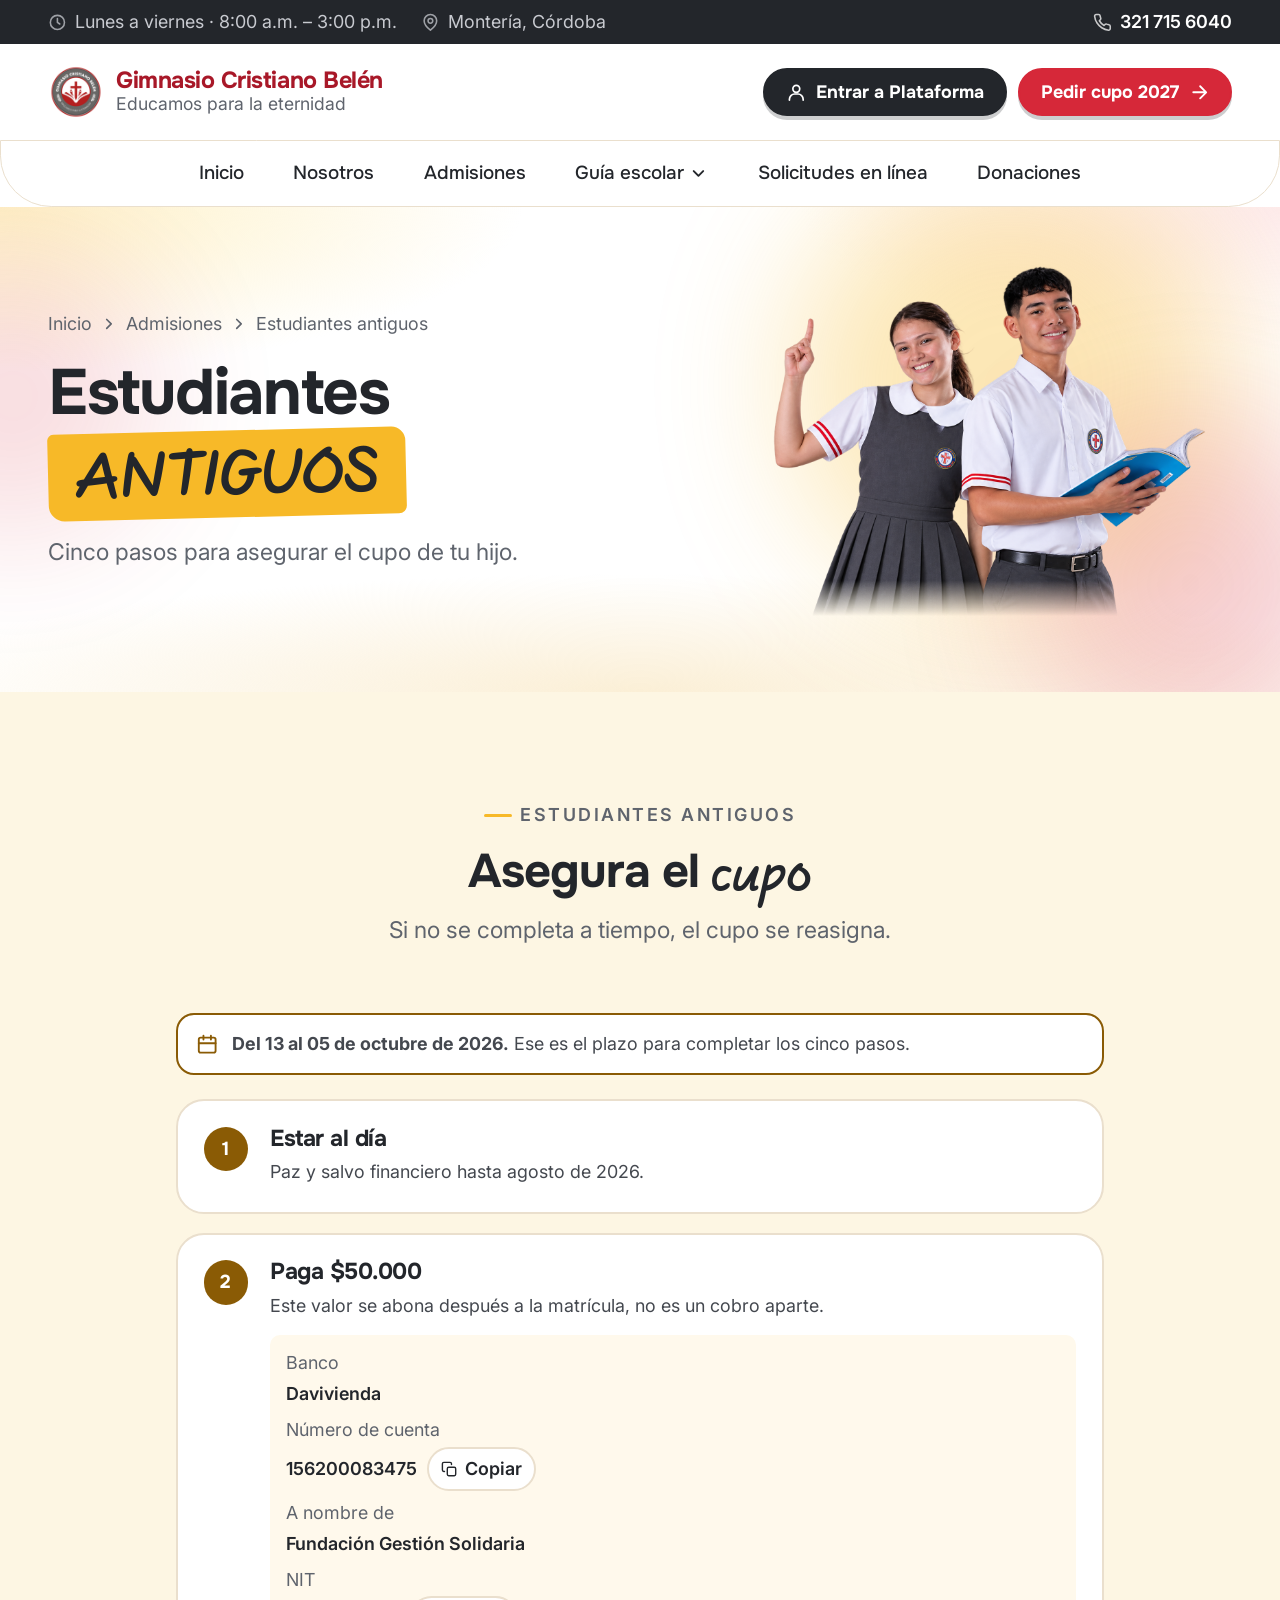
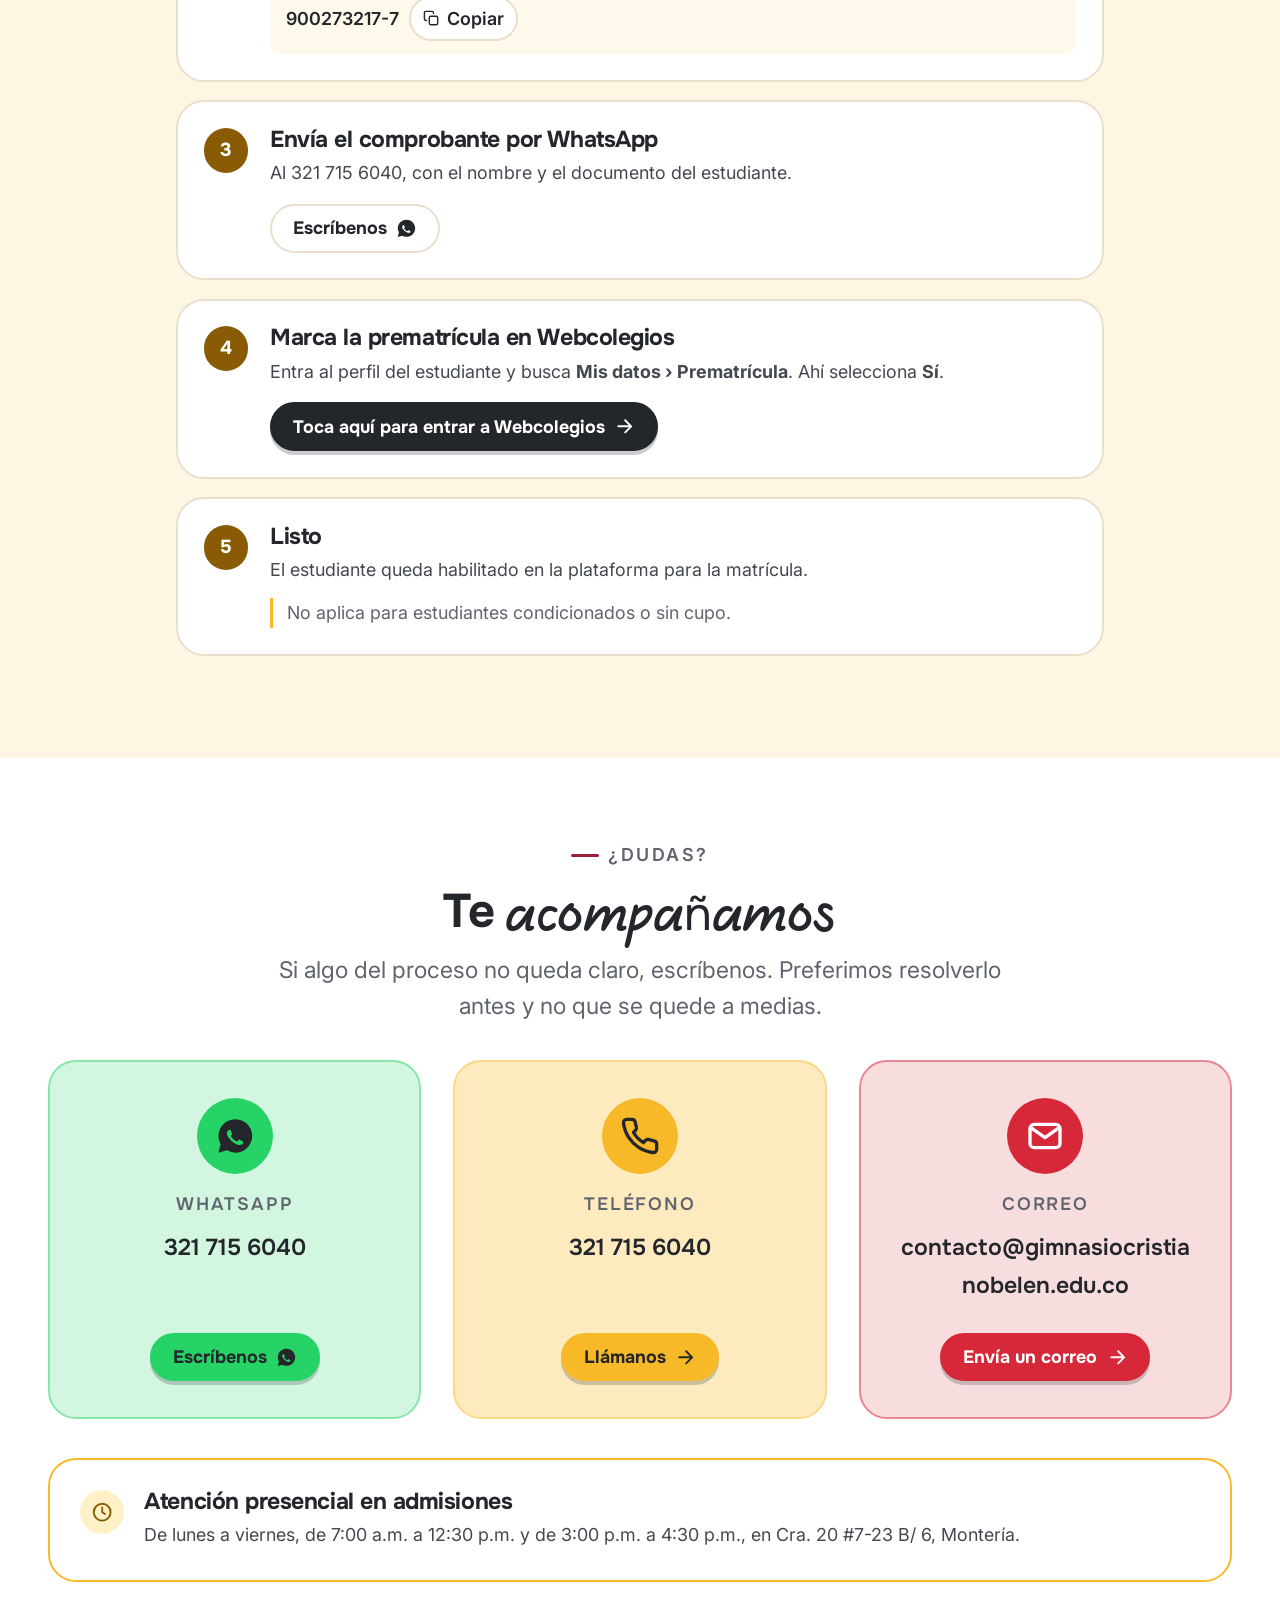
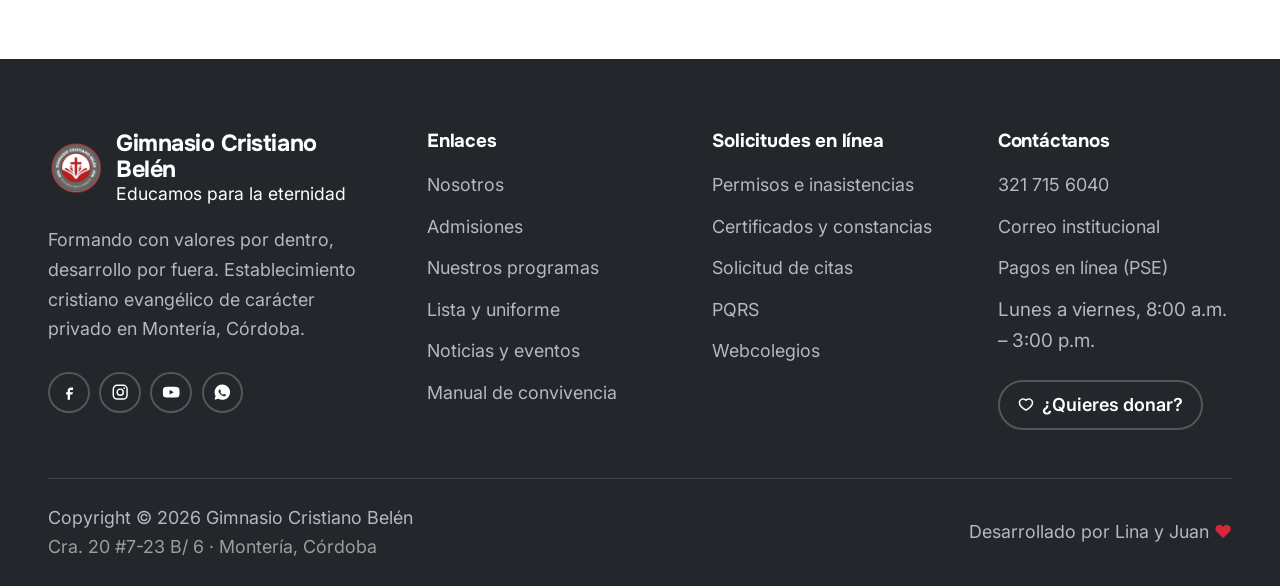
==== admisiones-antiguos.html @ e7e12ea4 "Logo nuevo del colegio en cabecera, pie e icono de pestaña Las páginas apuntan a una copia de 256 px" ====
<!doctype html>
<html lang="es-CO">
<head>
<meta charset="utf-8">
<meta name="viewport" content="width=device-width, initial-scale=1">
<title>Estudiantes antiguos — Admisiones — Gimnasio Cristiano Belén</title>
<meta name="description" content="Preinscripción para estudiantes antiguos del Gimnasio Cristiano Belén: los cinco pasos para asegurar el cupo y el plazo para completarlos.">
<meta name="theme-color" content="#d62839">
<link rel="icon" href="assets/img/logo_colegio_belen-256.png" type="image/png">

<meta property="og:type" content="website">
<meta property="og:locale" content="es_CO">
<meta property="og:title" content="Estudiantes antiguos — Admisiones">
<meta property="og:description" content="Cinco pasos para asegurar el cupo de tu hijo, y hasta cuándo hay plazo.">
<meta property="og:image" content="assets/img/estudiantesecundarios.png">

<link rel="preconnect" href="https://fonts.googleapis.com">
<link rel="preconnect" href="https://fonts.gstatic.com" crossorigin>
<link rel="stylesheet" href="assets/css/fonts.css">
<link rel="stylesheet" href="assets/css/tokens.css">
<link rel="stylesheet" href="assets/css/base.css">
<link rel="stylesheet" href="assets/css/motion.css">
<link rel="stylesheet" href="assets/css/layout.css">
<link rel="stylesheet" href="assets/css/paginas.css">
</head>


<body>
<a class="skip" href="#contenido">Saltar al contenido</a>

<!-- ============================================================
     BARRA SUPERIOR
     ============================================================ -->
<div class="topbar">
  <div class="shell topbar__inner">
    <span class="topbar__item">
      <svg viewBox="0 0 24 24" fill="none" stroke="currentColor" stroke-width="2" stroke-linecap="round" stroke-linejoin="round" aria-hidden="true"><circle cx="12" cy="12" r="9"/><path d="M12 7v5l3 2"/></svg>
      <span class="topbar__hours-long">Lunes a viernes · 8:00 a.m. – 3:00 p.m.</span>
      <span class="topbar__hours-short"><span class="topbar__dias">Lun – Vie · </span>8:00 a.m. – 3:00 p.m.</span>
    </span>
    <!-- TODO: reemplazar por la dirección exacta de la sede -->
    <span class="topbar__item topbar__item--hide">
      <svg viewBox="0 0 24 24" fill="none" stroke="currentColor" stroke-width="2" stroke-linecap="round" stroke-linejoin="round" aria-hidden="true"><path d="M20 10c0 6-8 12-8 12s-8-6-8-12a8 8 0 0 1 16 0Z"/><circle cx="12" cy="10" r="3"/></svg>
      Montería, Córdoba
    </span>
    <a class="topbar__item topbar__phone" href="tel:+573217156040">
      <svg viewBox="0 0 24 24" fill="none" stroke="currentColor" stroke-width="2" stroke-linecap="round" stroke-linejoin="round" aria-hidden="true"><path d="M22 16.9v3a2 2 0 0 1-2.2 2 19.8 19.8 0 0 1-8.6-3.1 19.5 19.5 0 0 1-6-6A19.8 19.8 0 0 1 2.1 4.2 2 2 0 0 1 4.1 2h3a2 2 0 0 1 2 1.7c.1 1 .4 1.9.7 2.8a2 2 0 0 1-.5 2.1L8.1 9.9a16 16 0 0 0 6 6l1.3-1.3a2 2 0 0 1 2.1-.4c.9.3 1.8.6 2.8.7a2 2 0 0 1 1.7 2Z"/></svg>
      321 715 6040
    </a>
  </div>
</div>

<!-- ============================================================
     CABECERA
     Igual que la del index. Solo cambian los destinos: los anclajes
     de la portada llevan ahora el prefijo index.html.
     ============================================================ -->
<header class="masthead">
  <div class="shell masthead__inner">
    <a class="brand" href="index.html">
      <img src="assets/img/logo_colegio_belen-256.png" alt="" width="56" height="56">
      <span>
        <span class="brand__name">Gimnasio Cristiano Belén</span>
        <span class="brand__tag">Educamos para la eternidad</span>
      </span>
    </a>

    <div class="masthead__actions">
      <a class="btn btn--ink btn--sm btn--plataforma" href="https://www.servidor2.webcolegios.com/cristianobelen" target="_blank" rel="noopener">
        <svg viewBox="0 0 24 24" fill="none" stroke="currentColor" stroke-width="2" stroke-linecap="round" stroke-linejoin="round" aria-hidden="true"><circle cx="12" cy="8" r="4"/><path d="M4 21v-1a6 6 0 0 1 6-6h4a6 6 0 0 1 6 6v1"/></svg>
        Entrar a Plataforma
      </a>
      <a class="btn btn--sm" href="index.html#admisiones">
        Pedir cupo 2027
        <svg class="arrow" viewBox="0 0 24 24" fill="none" stroke="currentColor" stroke-width="2.2" stroke-linecap="round" stroke-linejoin="round" aria-hidden="true"><path d="M5 12h14M13 5l7 7-7 7"/></svg>
      </a>
      <button class="burger" type="button" aria-expanded="false" aria-controls="menu-movil" aria-label="Abrir el menú">
        <span></span><span></span><span></span>
      </button>
    </div>
  </div>

  <nav class="shell navbar" aria-label="Principal">
    <div class="navwrap">
      <ul class="menu">
        <li class="menu__item"><a class="menu__link" href="index.html">Inicio</a></li>
        <!-- Página actual: se marca a mano. initScrollSpy() solo observa
             enlaces que empiezan por "#", así que no lo sobrescribe. -->
        <li class="menu__item"><a class="menu__link" href="nosotros.html">Nosotros</a></li>
        <li class="menu__item"><a class="menu__link" href="admisiones.html">Admisiones</a></li>
        <li class="menu__item menu__item--has-menu">
          <button class="menu__link" type="button" aria-expanded="false">
            Guía escolar
            <svg class="caret" viewBox="0 0 24 24" fill="none" stroke="currentColor" stroke-width="2.4" stroke-linecap="round" stroke-linejoin="round" aria-hidden="true"><path d="m6 9 6 6 6-6"/></svg>
          </button>
          <div class="dropdown">
            <a href="lista-uniforme.html">Lista y uniforme</a>
            <a href="calendario-academico.html">Calendario académico</a>
            <a href="noticias-eventos.html">Noticias y eventos</a>
            <a href="assets/docs/manual-convivencia-2026.pdf" target="_blank" rel="noopener">Manual de convivencia</a>
            <hr>
            <p class="dropdown__head">Para las familias</p>
            <a href="https://www.servidor2.webcolegios.com/cristianobelen" target="_blank" rel="noopener">Webcolegios</a>
            <a href="https://www.psepagos.co/PSEHostingUI/ShowTicketOffice.aspx?ID=7633" target="_blank" rel="noopener">Pagos en línea (PSE)</a>
          </div>
        </li>
        <li class="menu__item"><a class="menu__link" href="solicitudes.html">Solicitudes en línea</a></li>
        <li class="menu__item"><a class="menu__link" href="donaciones.html">Donaciones</a></li>
      </ul>
    </div>
  </nav>
</header>

<div class="mobile-menu" id="menu-movil">
  <a href="index.html">Inicio</a>
  <a href="nosotros.html">Nosotros</a>
  <a href="admisiones.html">Admisiones</a>
  <details>
    <summary>Guía escolar</summary>
    <div class="mobile-menu__sub">
      <a href="lista-uniforme.html">Lista y uniforme</a>
      <a href="calendario-academico.html">Calendario académico</a>
      <a href="noticias-eventos.html">Noticias y eventos</a>
      <a href="assets/docs/manual-convivencia-2026.pdf" target="_blank" rel="noopener">Manual de convivencia</a>
      <a href="https://www.psepagos.co/PSEHostingUI/ShowTicketOffice.aspx?ID=7633" target="_blank" rel="noopener">Pagos en línea (PSE)</a>
    </div>
  </details>
  <a href="solicitudes.html">Solicitudes en línea</a>
  <a href="donaciones.html">Donaciones</a>
  <div class="mobile-menu__foot">
    <a class="btn btn--block btn--latido" href="admisiones.html">Toca aquí para pedir un cupo</a>
    <a class="btn btn--ink btn--block" href="https://www.servidor2.webcolegios.com/cristianobelen" target="_blank" rel="noopener">Toca aquí para entrar a la Plataforma</a>
  </div>
</div>

<main id="contenido">

<!-- ============================================================
     CABECERA DE PÁGINA
     ============================================================ -->
<section class="pagehead">
  <span class="pagehead__blob pagehead__blob--1" aria-hidden="true"></span>
  <span class="pagehead__blob pagehead__blob--2" aria-hidden="true"></span>
  <span class="pagehead__blob pagehead__blob--3" aria-hidden="true"></span>

  <div class="shell pagehead__inner">
    <div class="pagehead__body">
      <nav class="crumbs reveal" aria-label="Migas de pan">
        <a href="index.html">Inicio</a>
        <svg viewBox="0 0 24 24" fill="none" stroke="currentColor" stroke-width="2.2" stroke-linecap="round" stroke-linejoin="round" aria-hidden="true"><path d="m9 6 6 6-6 6"/></svg>
        <a href="admisiones.html">Admisiones</a>
        <svg viewBox="0 0 24 24" fill="none" stroke="currentColor" stroke-width="2.2" stroke-linecap="round" stroke-linejoin="round" aria-hidden="true"><path d="m9 6 6 6-6 6"/></svg>
        <span>Estudiantes antiguos</span>
      </nav>

      <h1 class="pagehead__title reveal" style="--i:1">
        Estudiantes <span class="mark mark--mostaza">ANTIGUOS</span>
      </h1>

      <p class="lede reveal" style="--i:2">
        Cinco pasos para asegurar el cupo de tu hijo.
      </p>
    </div>

    <div class="pagehead__media reveal-img" style="--i:2">
      <img src="assets/img/estudiantesecundarios.png" alt="Estudiantes de secundaria del Gimnasio Cristiano Belén" width="1536" height="1024" fetchpriority="high" decoding="async">
    </div>
  </div>
</section>

<!-- ============================================================
     ESTUDIANTES ANTIGUOS

     REVISAR — el plazo que se publica arriba, «del 13 al 05 de octubre
     de 2026», es el que dio el colegio, pero no cuadra: el 13 es
     posterior al 05. Lo más probable es del 13 de septiembre al 5 de
     octubre. Hay que confirmarlo y corregir el aviso .plazo.
     ============================================================ -->
<section class="section section--amarillo" id="antiguos">
  <div class="shell">
    <div class="section__head reveal">
      <p class="eyebrow eyebrow--mostaza">Estudiantes antiguos</p>
      <h2>Asegura el <span class="hand">cupo</span></h2>
      <p class="lede">
        Si no se completa a tiempo, el cupo se reasigna.
      </p>
    </div>

    <p class="plazo reveal">
      <svg viewBox="0 0 24 24" fill="none" stroke="currentColor" stroke-width="2" stroke-linecap="round" stroke-linejoin="round" aria-hidden="true"><rect x="3" y="5" width="18" height="16" rx="2"/><path d="M8 3v4M16 3v4M3 11h18"/></svg>
      <span><strong>Del 13 al 05 de octubre de 2026.</strong> Ese es el plazo para completar los cinco pasos.</span>
    </p>

    <ol class="ruta ruta--mostaza reveal">
      <li class="ruta__paso">
        <span class="ruta__num" aria-hidden="true"></span>
        <div class="ruta__cuerpo">
          <h3>Estar al día</h3>
          <p>Paz y salvo financiero hasta agosto de 2026.</p>
        </div>
      </li>

      <li class="ruta__paso">
        <span class="ruta__num" aria-hidden="true"></span>
        <div class="ruta__cuerpo">
          <h3>Paga $50.000</h3>
          <p>Este valor se abona después a la matrícula, no es un cobro aparte.</p>
          <dl class="dato">
            <div><dt>Banco</dt><dd>Davivienda</dd></div>
            <div>
              <dt>Número de cuenta</dt>
              <dd class="dato__valor">156200083475
                <button class="copiar" type="button" data-copiar="156200083475">
                  <svg viewBox="0 0 24 24" fill="none" stroke="currentColor" stroke-width="2" stroke-linecap="round" stroke-linejoin="round" aria-hidden="true"><rect x="9" y="9" width="12" height="12" rx="2"/><path d="M5 15H4a2 2 0 0 1-2-2V4a2 2 0 0 1 2-2h9a2 2 0 0 1 2 2v1"/></svg>
                  <span class="copiar__texto" aria-live="polite">Copiar</span>
                  <span class="sr-only">&nbsp;el número de cuenta</span>
                </button>
              </dd>
            </div>
            <div><dt>A nombre de</dt><dd>Fundación Gestión Solidaria</dd></div>
            <div>
              <dt>NIT</dt>
              <dd class="dato__valor">900273217-7
                <button class="copiar" type="button" data-copiar="900273217-7">
                  <svg viewBox="0 0 24 24" fill="none" stroke="currentColor" stroke-width="2" stroke-linecap="round" stroke-linejoin="round" aria-hidden="true"><rect x="9" y="9" width="12" height="12" rx="2"/><path d="M5 15H4a2 2 0 0 1-2-2V4a2 2 0 0 1 2-2h9a2 2 0 0 1 2 2v1"/></svg>
                  <span class="copiar__texto" aria-live="polite">Copiar</span>
                  <span class="sr-only">&nbsp;el NIT</span>
                </button>
              </dd>
            </div>
          </dl>
        </div>
      </li>

      <li class="ruta__paso">
        <span class="ruta__num" aria-hidden="true"></span>
        <div class="ruta__cuerpo">
          <h3>Envía el comprobante por WhatsApp</h3>
          <p>Al 321 715 6040, con el nombre y el documento del estudiante.</p>
          <p class="ruta__acciones">
            <a class="btn btn--claro btn--sm" href="https://wa.me/message/7YWCVETQ3TKVC1" target="_blank" rel="noopener">
              Escríbenos
              <svg viewBox="0 0 24 24" fill="currentColor" aria-hidden="true"><path d="M12 2a10 10 0 0 0-8.6 15L2 22l5.2-1.4A10 10 0 1 0 12 2Zm5.3 14.1c-.2.6-1.3 1.2-1.8 1.2-.5.1-1 .1-1.7-.1-.4-.1-.9-.3-1.5-.6a11.3 11.3 0 0 1-4.4-4c-.3-.5-.7-1.2-.7-2.2s.5-1.5.7-1.7c.2-.2.4-.3.6-.3h.5c.2 0 .4 0 .5.4l.7 1.7c.1.1.1.3 0 .5l-.3.4-.3.3c-.1.1-.2.3 0 .5.2.3.7 1.1 1.4 1.8.9.8 1.7 1 2 1.2.2.1.4.1.5-.1l.7-.8c.2-.2.3-.2.5-.1l1.6.8c.2.1.4.2.4.3.1.2.1.6 0 1Z"/></svg>
            </a>
          </p>
        </div>
      </li>

      <li class="ruta__paso">
        <span class="ruta__num" aria-hidden="true"></span>
        <div class="ruta__cuerpo">
          <h3>Marca la prematrícula en Webcolegios</h3>
          <p>
            Entra al perfil del estudiante y busca
            <strong>Mis datos › Prematrícula</strong>. Ahí selecciona <strong>Sí</strong>.
          </p>
          <p class="ruta__acciones">
            <a class="btn btn--ink btn--sm" href="https://www.servidor2.webcolegios.com/cristianobelen" target="_blank" rel="noopener">
              Toca aquí para entrar a Webcolegios
              <svg class="arrow" viewBox="0 0 24 24" fill="none" stroke="currentColor" stroke-width="2.2" stroke-linecap="round" stroke-linejoin="round" aria-hidden="true"><path d="M5 12h14M13 5l7 7-7 7"/></svg>
            </a>
          </p>
        </div>
      </li>

      <li class="ruta__paso">
        <span class="ruta__num" aria-hidden="true"></span>
        <div class="ruta__cuerpo">
          <h3>Listo</h3>
          <p>El estudiante queda habilitado en la plataforma para la matrícula.</p>
          <p class="ruta__aviso">No aplica para estudiantes condicionados o sin cupo.</p>
        </div>
      </li>
    </ol>
  </div>
</section>

<!-- ============================================================
     DUDAS

     REVISAR — el horario presencial de la circular de admisiones
     (7:00 a.m.–12:30 p.m. y 3:00–4:30 p.m., Circular N.º 06 de 2026) no coincide con el que
     publica el resto del sitio (8:00 a.m.–3:00 p.m., en la barra
     superior y en el pie). Hay que unificarlos.
     ============================================================ -->
<section class="section section--tight" id="dudas">
  <div class="shell">
    <div class="section__head section__head--tight reveal">
      <p class="eyebrow eyebrow--turquesa">¿Dudas?</p>
      <h2>Te <span class="hand">acompañamos</span></h2>
      <p class="lede">
        Si algo del proceso no queda claro, escríbenos. Preferimos resolverlo
        antes y no que se quede a medias.
      </p>
    </div>

    <div class="channels reveal">
      <article class="channel channel--verde">
        <span class="channel__icon" aria-hidden="true"><svg viewBox="0 0 24 24" fill="currentColor"><path d="M12 2a10 10 0 0 0-8.6 15L2 22l5.2-1.4A10 10 0 1 0 12 2Zm5.3 14.1c-.2.6-1.3 1.2-1.8 1.2-.5.1-1 .1-1.7-.1-.4-.1-.9-.3-1.5-.6a11.3 11.3 0 0 1-4.4-4c-.3-.5-.7-1.2-.7-2.2s.5-1.5.7-1.7c.2-.2.4-.3.6-.3h.5c.2 0 .4 0 .5.4l.7 1.7c.1.1.1.3 0 .5l-.3.4-.3.3c-.1.1-.2.3 0 .5.2.3.7 1.1 1.4 1.8.9.8 1.7 1 2 1.2.2.1.4.1.5-.1l.7-.8c.2-.2.3-.2.5-.1l1.6.8c.2.1.4.2.4.3.1.2.1.6 0 1Z"/></svg></span>
        <span class="channel__label">WhatsApp</span>
        <span class="channel__value">321 715 6040</span>
        <a class="btn btn--claro btn--sm" href="https://wa.me/message/7YWCVETQ3TKVC1" target="_blank" rel="noopener">
          Escríbenos
          <svg viewBox="0 0 24 24" fill="currentColor" aria-hidden="true"><path d="M12 2a10 10 0 0 0-8.6 15L2 22l5.2-1.4A10 10 0 1 0 12 2Zm5.3 14.1c-.2.6-1.3 1.2-1.8 1.2-.5.1-1 .1-1.7-.1-.4-.1-.9-.3-1.5-.6a11.3 11.3 0 0 1-4.4-4c-.3-.5-.7-1.2-.7-2.2s.5-1.5.7-1.7c.2-.2.4-.3.6-.3h.5c.2 0 .4 0 .5.4l.7 1.7c.1.1.1.3 0 .5l-.3.4-.3.3c-.1.1-.2.3 0 .5.2.3.7 1.1 1.4 1.8.9.8 1.7 1 2 1.2.2.1.4.1.5-.1l.7-.8c.2-.2.3-.2.5-.1l1.6.8c.2.1.4.2.4.3.1.2.1.6 0 1Z"/></svg>
        </a>
      </article>

      <article class="channel channel--rojo" style="--i:1">
        <span class="channel__icon" aria-hidden="true"><svg viewBox="0 0 24 24" fill="none" stroke="currentColor" stroke-width="2" stroke-linecap="round" stroke-linejoin="round"><path d="M22 16.9v3a2 2 0 0 1-2.2 2 19.8 19.8 0 0 1-8.6-3.1 19.5 19.5 0 0 1-6-6A19.8 19.8 0 0 1 2.1 4.2 2 2 0 0 1 4.1 2h3a2 2 0 0 1 2 1.7c.1 1 .4 1.9.7 2.8a2 2 0 0 1-.5 2.1L8.1 9.9a16 16 0 0 0 6 6l1.3-1.3a2 2 0 0 1 2.1-.4c.9.3 1.8.6 2.8.7a2 2 0 0 1 1.7 2Z"/></svg></span>
        <span class="channel__label">Teléfono</span>
        <span class="channel__value">321 715 6040</span>
        <a class="btn btn--claro btn--sm" href="tel:+573217156040">
          Llámanos
          <svg class="arrow" viewBox="0 0 24 24" fill="none" stroke="currentColor" stroke-width="2.2" stroke-linecap="round" stroke-linejoin="round" aria-hidden="true"><path d="M5 12h14M13 5l7 7-7 7"/></svg>
        </a>
      </article>

      <article class="channel channel--turquesa" style="--i:2">
        <span class="channel__icon" aria-hidden="true"><svg viewBox="0 0 24 24" fill="none" stroke="currentColor" stroke-width="2" stroke-linecap="round" stroke-linejoin="round"><rect x="3" y="5" width="18" height="14" rx="2.5"/><path d="m3.5 7 8.5 6 8.5-6"/></svg></span>
        <span class="channel__label">Correo</span>
        <span class="channel__value">contacto@gimnasiocristianobelen.edu.co</span>
        <a class="btn btn--claro btn--sm" href="mailto:contacto@gimnasiocristianobelen.edu.co">
          Envía un correo
          <svg class="arrow" viewBox="0 0 24 24" fill="none" stroke="currentColor" stroke-width="2.2" stroke-linecap="round" stroke-linejoin="round" aria-hidden="true"><path d="M5 12h14M13 5l7 7-7 7"/></svg>
        </a>
      </article>
    </div>

    <div class="callout callout--amarillo reveal">
      <span class="callout__icon" aria-hidden="true">
        <svg viewBox="0 0 24 24" fill="none" stroke="currentColor" stroke-width="2" stroke-linecap="round" stroke-linejoin="round"><circle cx="12" cy="12" r="9"/><path d="M12 7v5l3 2"/></svg>
      </span>
      <div>
        <h3>Atención presencial en admisiones</h3>
        <p>
          De lunes a viernes, de 7:00 a.m. a 12:30 p.m. y de 3:00 p.m. a
          4:30 p.m., en Cra. 20 #7-23 B/ 6, Montería.
        </p>
      </div>
    </div>
  </div>
</section>

</main>




<!-- ============================================================
     PIE
     ============================================================ -->
<footer class="footer">
  <div class="shell">
    <div class="footer__top">
      <div>
        <div class="brand">
          <img src="assets/img/logo_colegio_belen-256.png" alt="" width="56" height="56">
          <span>
            <span class="brand__name">Gimnasio Cristiano Belén</span>
            <span class="brand__tag">Educamos para la eternidad</span>
          </span>
        </div>
        <p class="footer__about">
          Formando con valores por dentro, desarrollo por fuera. Establecimiento
          cristiano evangélico de carácter privado en Montería, Córdoba.
        </p>
        <!-- TODO: reemplazar # por las URLs reales de las redes del colegio -->
        <div class="socials">
          <a href="#" aria-label="Facebook"><svg viewBox="0 0 24 24" fill="currentColor" aria-hidden="true"><path d="M14 9h3V6h-3c-2.2 0-4 1.8-4 4v2H8v3h2v7h3v-7h3l1-3h-4v-2c0-.6.4-1 1-1Z"/></svg></a>
          <a href="https://www.instagram.com/" target="_blank" rel="noopener" aria-label="Instagram"><svg viewBox="0 0 24 24" fill="none" stroke="currentColor" stroke-width="1.9" aria-hidden="true"><rect x="3" y="3" width="18" height="18" rx="5"/><circle cx="12" cy="12" r="4"/><circle cx="17.2" cy="6.8" r="1.1" fill="currentColor" stroke="none"/></svg></a>
          <a href="#" aria-label="YouTube"><svg viewBox="0 0 24 24" fill="currentColor" aria-hidden="true"><path d="M22.5 7.5a3 3 0 0 0-2.1-2.1C18.6 5 12 5 12 5s-6.6 0-8.4.4A3 3 0 0 0 1.5 7.5 31 31 0 0 0 1.1 12c0 1.5.1 3 .4 4.5a3 3 0 0 0 2.1 2.1C5.4 19 12 19 12 19s6.6 0 8.4-.4a3 3 0 0 0 2.1-2.1c.3-1.5.4-3 .4-4.5s-.1-3-.4-4.5ZM9.9 15.1V8.9l5.4 3.1-5.4 3.1Z"/></svg></a>
          <a href="https://wa.me/message/7YWCVETQ3TKVC1" target="_blank" rel="noopener" aria-label="WhatsApp"><svg viewBox="0 0 24 24" fill="currentColor" aria-hidden="true"><path d="M12 2a10 10 0 0 0-8.6 15L2 22l5.2-1.4A10 10 0 1 0 12 2Zm5.3 14.1c-.2.6-1.3 1.2-1.8 1.2-.5.1-1 .1-1.7-.1-.4-.1-.9-.3-1.5-.6a11.3 11.3 0 0 1-4.4-4c-.3-.5-.7-1.2-.7-2.2s.5-1.5.7-1.7c.2-.2.4-.3.6-.3h.5c.2 0 .4 0 .5.4l.7 1.7c.1.1.1.3 0 .5l-.3.4-.3.3c-.1.1-.2.3 0 .5.2.3.7 1.1 1.4 1.8.9.8 1.7 1 2 1.2.2.1.4.1.5-.1l.7-.8c.2-.2.3-.2.5-.1l1.6.8c.2.1.4.2.4.3.1.2.1.6 0 1Z"/></svg></a>
        </div>
      </div>

      <div>
        <h4>Enlaces</h4>
        <ul class="footer__links">
          <li><a href="nosotros.html">Nosotros</a></li>
          <li><a href="admisiones.html">Admisiones</a></li>
          <li><a href="index.html#programas">Nuestros programas</a></li>
          <li><a href="lista-uniforme.html">Lista y uniforme</a></li>
          <li><a href="noticias-eventos.html">Noticias y eventos</a></li>
          <li><a href="assets/docs/manual-convivencia-2026.pdf" target="_blank" rel="noopener">Manual de convivencia</a></li>
        </ul>
      </div>

      <div id="solicitudes">
        <h4><a href="solicitudes.html">Solicitudes en línea</a></h4>
        <ul class="footer__links">
          <!-- REVISAR: el colegio solo tiene URL pública para la solicitud de
               citas; los demás trámites se canalizan por WhatsApp y correo. -->
          <li><a href="https://wa.me/message/7YWCVETQ3TKVC1" target="_blank" rel="noopener">Permisos e inasistencias</a></li>
          <li><a href="https://wa.me/message/7YWCVETQ3TKVC1" target="_blank" rel="noopener">Certificados y constancias</a></li>
          <li><a href="https://docs.google.com/forms/d/e/1FAIpQLSfktVcPh3qPJSOV4INPRyshr9utwn-ykQxyAY7E8_elnt7wIQ/viewform" target="_blank" rel="noopener">Solicitud de citas</a></li>
          <li><a href="https://wa.me/message/7YWCVETQ3TKVC1" target="_blank" rel="noopener">PQRS</a></li>
          <li><a href="https://www.servidor2.webcolegios.com/cristianobelen" target="_blank" rel="noopener">Webcolegios</a></li>
        </ul>
      </div>

      <div id="donaciones">
        <h4>Contáctanos</h4>
        <ul class="footer__links">
          <li><a href="tel:+573217156040">321 715 6040</a></li>
          <li><a href="mailto:contacto@gimnasiocristianobelen.edu.co">Correo institucional</a></li>
          <li><a href="https://www.psepagos.co/PSEHostingUI/ShowTicketOffice.aspx?ID=7633" target="_blank" rel="noopener">Pagos en línea (PSE)</a></li>
          <li>Lunes a viernes, 8:00 a.m. – 3:00 p.m.</li>
        </ul>
        <div class="footer__pills">
          <a class="footer__pill" href="donaciones.html">
            <svg viewBox="0 0 24 24" fill="none" stroke="currentColor" stroke-width="2" stroke-linecap="round" stroke-linejoin="round" aria-hidden="true"><path d="M20.8 8.6a5 5 0 0 0-8.8-2.9 5 5 0 0 0-8.8 2.9c0 5.2 8.8 10.4 8.8 10.4s8.8-5.2 8.8-10.4Z"/></svg>
            ¿Quieres donar?
          </a>
        </div>
      </div>
    </div>

    <div class="footer__bottom">
      <p>
        Copyright © <span data-year>2026</span> Gimnasio Cristiano Belén<br>
        <span class="footer__sede">Cra. 20 #7-23 B/ 6 · Montería, Córdoba</span>
      </p>
      <p>Desarrollado por Lina y Juan <span class="heart" aria-hidden="true">♥</span></p>
    </div>
  </div>
</footer>

<a class="wa-fab" href="https://wa.me/message/7YWCVETQ3TKVC1" target="_blank" rel="noopener">
  <svg viewBox="0 0 24 24" fill="currentColor" aria-hidden="true"><path d="M12 2a10 10 0 0 0-8.6 15L2 22l5.2-1.4A10 10 0 1 0 12 2Zm5.3 14.1c-.2.6-1.3 1.2-1.8 1.2-.5.1-1 .1-1.7-.1-.4-.1-.9-.3-1.5-.6a11.3 11.3 0 0 1-4.4-4c-.3-.5-.7-1.2-.7-2.2s.5-1.5.7-1.7c.2-.2.4-.3.6-.3h.5c.2 0 .4 0 .5.4l.7 1.7c.1.1.1.3 0 .5l-.3.4-.3.3c-.1.1-.2.3 0 .5.2.3.7 1.1 1.4 1.8.9.8 1.7 1 2 1.2.2.1.4.1.5-.1l.7-.8c.2-.2.3-.2.5-.1l1.6.8c.2.1.4.2.4.3.1.2.1.6 0 1Z"/></svg>
  <span class="wa-fab__texto">Escríbenos<span class="sr-only"> por WhatsApp</span></span>
</a>
<script src="assets/js/motion.js" defer></script>
<script src="assets/js/main.js" defer></script>
</body>
</html>
---- assets/css/fonts.css ----
/* ============================================================
   fonts.css — tipografía del rediseño

   Onest        → titulares
   Gveret Levin → palabra clave rotulada dentro de los titulares
   Inter        → texto corrido e interfaz

   Se cargan desde Google Fonts. Para dejar el sitio sin peticiones
   externas, descarga los woff2 y sustituye este @import por reglas
   @font-face locales.
   ============================================================ */

@import url('https://fonts.googleapis.com/css2?family=Gveret+Levin&family=Inter:ital,opsz,wght@0,14..32,100..900;1,14..32,100..900&family=Onest:wght@100..900&display=swap');
---- assets/css/tokens.css ----
/* ============================================================
   Gimnasio Cristiano Belén — Design tokens
   Paleta institucional: rojo · blanco · mostaza, y sus gamas.
     rojo #d62839 · mostaza #f7b928
   Del rojo salen el vino y el coral; del mostaza, el naranja teja
   y el amarillo claro. Esas cuatro gamas sostienen las tarjetas y
   los bloques que antes iban en turquesa, verde, azul o morado.
   El amarillo suave (#fdf6e3) es solo fondo de sección.
   El gris queda para el texto; los fondos neutros son crema.
   ============================================================ */

:root {
  /* --- Marca --------------------------------------------- */
  /* Solo hay dos colores de marca: el rojo manda y el mostaza
     acompaña. Todo lo demás de la página sale de esos dos. */
  --rojo: #d62839;
  --mostaza: #f7b928;
  /* El mostaza un punto más oscuro, para los hover de sus botones. */
  --mostaza-hover: #e5a511;

  /* El verde de WhatsApp. No es color de marca: solo lo llevan los
     botones que abren el chat, para que se reconozcan de un vistazo. */
  --whatsapp: #25d366;
  --whatsapp-hover: #1ebe5a;

  /* Los nombres turquesa / verde / azul / morado se conservan porque
     los usan decenas de clases (.value--turquesa, .grado--verde,
     .section--azul…). Ya no son esos colores: son las cuatro gamas
     de rojo y de amarillo que rotan por la página. Renombrarlos
     obligaría a tocar los diez HTML sin cambiar nada de lo que se ve.
     Turquesa y azul llevan texto blanco encima, así que son oscuros. */
  --turquesa: #9c1f36;   /* vino, el acento secundario principal */
  --verde: #ffd65c;      /* amarillo claro, lleva texto oscuro encima */
  --azul: #c2410c;       /* naranja teja */
  --morado: #f0826c;     /* coral, solo en bordes */

  /* Derivados oscurecidos: los colores puros no alcanzan
     4.5:1 sobre blanco, así que el texto y los enlaces usan estos. */
  --rojo-ink: #a81828;
  --mostaza-ink: #8a5b05;
  --turquesa-ink: #7d172b;
  --verde-ink: #7a5a00;
  --azul-ink: #9a3412;
  --morado-ink: #a4391f;

  /* Tintes claros para fondos de sección, tarjetas y chips: cada uno
     va hacia su color. */
  --rojo-tint: #fdebed;
  /* Aún más suave que --rojo-tint: es el fondo de los hover del menú,
     que se encienden y apagan constantemente al recorrerlo con el ratón
     y no deben parpadear. */
  --rojo-tint-suave: #fef6f7;
  --mostaza-tint: #fef1c7;
  --turquesa-tint: #fbe8ec;
  --verde-tint: #fff8dc;
  --azul-tint: #fff0e3;
  --morado-tint: #fdece7;

  /* Amarillo suave: el fondo de sección más claro de la paleta. No es
     un color de marca, no se usa en texto ni en botones. */
  --amarillo-suave: #fdf6e3;

  /* --- Neutros ------------------------------------------- */
  /* El texto sigue en gris oscuro, que es lo que mejor se lee. Los
     fondos y las líneas, en cambio, son crema: tiran al amarillo. */
  --ink: #23262b;            /* titulares */
  --body: #44484f;           /* cuerpo de texto */
  --muted: #5f646d;          /* gris medio, 6:1 sobre blanco */
  --grey: #8c9199;           /* gris claro, usos decorativos */
  --gris-suave: #fbefd6;     /* fondo de las pistas de uso */
  --surface: #ffffff;
  --surface-2: #fff9ec;      /* crema pálido, secciones alternas */
  --line: #eadfcd;
  --line-soft: #f5eee2;

  /* --- Tipografía ---------------------------------------- */
  /* Onest sostiene los titulares; Gveret Levin marca la palabra
     clave de cada título (el rotulado a mano del boceto);
     Inter queda para texto corrido e interfaz. */
  --font: "Inter", ui-sans-serif, system-ui, -apple-system, "Segoe UI", Roboto,
    "Helvetica Neue", Arial, sans-serif;
  --font-display: "Onest", ui-sans-serif, system-ui, -apple-system, "Segoe UI",
    Roboto, sans-serif;
  --font-hand: "Gveret Levin", "Onest", cursive;

  /* Piso tipográfico: ningún texto baja de 17px. La página la usan
     personas mayores y con poca práctica en internet. */
  --step--1: clamp(1.05rem, 1rem + 0.15vw, 1.12rem);
  --step-0:  clamp(1.08rem, 1.02rem + 0.25vw, 1.18rem);
  --step-1:  clamp(1.22rem, 1.12rem + 0.4vw, 1.45rem);
  --step-2:  clamp(1.5rem, 1.3rem + 0.85vw, 2.05rem);
  --step-3:  clamp(1.95rem, 1.58rem + 1.75vw, 2.95rem);
  --step-4:  clamp(2.45rem, 1.82rem + 2.95vw, 4rem);
  --step-5:  clamp(2.95rem, 2rem + 4.4vw, 5.2rem);

  /* --- Espacio ------------------------------------------- */
  --shell: 1400px;
  --gutter: clamp(1.15rem, 4.5vw, 3rem);
  --section-y: clamp(4rem, 8vw, 7.5rem);

  /* Alto mínimo de todo lo que se toca: 56px, el tamaño de dedo
     que recomienda WCAG para objetivos táctiles cómodos. */
  --tap: 3.5rem;

  /* --- Forma --------------------------------------------- */
  /* A diferencia del sitio anterior, aquí el redondeo es parte del
     tono: tarjetas y botones muy suaves, acordes al público joven. */
  --r-sm: 10px;
  --r-md: 18px;
  --r-lg: 28px;
  --r-xl: 36px;
  --r-full: 999px;
  /* Curva de las esquinas inferiores de la barra de navegación. */
  --r-nav: clamp(28px, 4vw, 56px);

  --shadow-sm: 0 2px 10px -4px rgb(30 32 36 / 0.18);
  --shadow-md: 0 14px 34px -22px rgb(30 32 36 / 0.45);
  --shadow-lg: 0 30px 70px -40px rgb(30 32 36 / 0.5);
  /* Sombra sólida de color: da a los botones aspecto de tecla. */
  --shadow-btn: 0 4px 0 rgb(30 32 36 / 0.22);

  /* --- Movimiento ---------------------------------------- */
  --ease: cubic-bezier(0.22, 1, 0.36, 1);
  --ease-back: cubic-bezier(0.34, 1.56, 0.64, 1);
}
---- assets/css/base.css ----
/* ============================================================
   base.css — reset, tipografía, botones, chips, utilidades
   ============================================================ */

*,
*::before,
*::after { box-sizing: border-box; }

* { margin: 0; }

html {
  -webkit-text-size-adjust: 100%;
  scroll-behavior: smooth;
  scroll-padding-top: 7rem;
}

body {
  font-family: var(--font);
  font-size: var(--step-0);
  line-height: 1.65;
  color: var(--body);
  background: var(--surface);
  -webkit-font-smoothing: antialiased;
  overflow-x: hidden;
}

body.is-locked { overflow: hidden; }

img,
svg,
video { display: block; max-width: 100%; }

img,
video { height: auto; }

input,
button,
textarea,
select { font: inherit; color: inherit; }

button { background: none; border: 0; cursor: pointer; }

a { color: var(--rojo-ink); }

:focus-visible {
  outline: 3px solid var(--rojo-ink);
  outline-offset: 3px;
  border-radius: 4px;
}

/* --- Titulares -------------------------------------------- */

h1, h2, h3, h4 {
  font-family: var(--font-display);
  color: var(--ink);
  line-height: 1.08;
  letter-spacing: -0.02em;
  font-weight: 700;
  text-wrap: balance;
}

h1 { font-size: var(--step-4); }
h2 { font-size: var(--step-3); }
h3 { font-size: var(--step-2); }
h4 { font-size: var(--step-1); letter-spacing: -0.01em; }

p { text-wrap: pretty; }

/* La palabra rotulada a mano de cada título. Gveret Levin monta
   alto sobre la línea base, de ahí el desplazamiento óptico. */
.hand {
  font-family: var(--font-hand);
  font-weight: 400;
  letter-spacing: 0.01em;
  line-height: 1;
  display: inline-block;
  transform: translateY(0.06em);
}

/* Palabra clave sobre franja de color, como el resaltador del boceto. */
.mark {
  font-family: var(--font-hand);
  font-weight: 400;
  line-height: 1;
  display: inline-block;
  position: relative;
  padding: 0.16em 0.42em 0.2em;
  color: var(--surface);
  background: var(--rojo);
  border-radius: 6px 14px 8px 16px;
  transform: rotate(-1.4deg) translateY(0.04em);
}

.mark--turquesa { background: var(--turquesa); }
.mark--mostaza  { background: var(--mostaza); color: var(--ink); }
.mark--verde    { background: var(--verde); color: var(--ink); }
.mark--azul     { background: var(--azul); }

/* --- Contenedor y secciones -------------------------------- */

.shell {
  width: 100%;
  max-width: var(--shell);
  margin-inline: auto;
  padding-inline: var(--gutter);
}

.section { padding-block: var(--section-y); }
.section--tight { padding-block: clamp(3rem, 6vw, 5.5rem); }
.section--tint { background: var(--surface-2); }

/* Franjas de color: cada sección larga toma un tinte distinto para
   que se vea de un vistazo dónde empieza y dónde termina cada tema. */
.section--rojo     { background: var(--rojo-tint); }
/* Un rojo claro más subido que el tinte, para la sección que quiere
   destacar sin llegar al rojo pleno. */
.section--rojo-vivo { background: color-mix(in srgb, var(--rojo) 20%, var(--surface)); }
.section--turquesa { background: var(--turquesa-tint); }
.section--mostaza  { background: var(--mostaza-tint); }
.section--verde    { background: var(--verde-tint); }
.section--azul     { background: var(--azul-tint); }
.section--amarillo { background: var(--amarillo-suave); }

.skip {
  position: absolute;
  left: -9999px;
  z-index: 100;
  padding: 0.75rem 1.25rem;
  background: var(--ink);
  color: var(--surface);
  border-radius: 0 0 var(--r-sm) 0;
}
.skip:focus { left: 0; top: 0; }

/* --- Rótulo de sección ------------------------------------- */

.eyebrow {
  display: inline-flex;
  align-items: center;
  gap: 0.55rem;
  font-size: var(--step--1);
  font-weight: 600;
  letter-spacing: 0.14em;
  text-transform: uppercase;
  color: var(--muted);
  margin-bottom: 1rem;
}

.eyebrow::before {
  content: "";
  width: 1.75rem;
  height: 3px;
  border-radius: var(--r-full);
  background: var(--rojo);
}

.eyebrow--turquesa::before { background: var(--turquesa); }
.eyebrow--mostaza::before  { background: var(--mostaza); }
.eyebrow--verde::before    { background: var(--verde); }
.eyebrow--azul::before     { background: var(--azul); }

.lede {
  font-size: var(--step-1);
  line-height: 1.55;
  color: var(--muted);
}

/* --- Botones ----------------------------------------------- */

/* Los botones son la parte más importante del sitio: mucha gente que
   lo usa no distingue un enlace de un texto cualquiera. Por eso van
   grandes (56px de alto mínimo), con relieve y en color pleno. */
.btn {
  display: inline-flex;
  align-items: center;
  justify-content: center;
  gap: 0.6rem;
  min-height: var(--tap);
  padding: 0.95rem 1.8rem;
  font-family: var(--font-display);
  font-size: var(--step-0);
  font-weight: 700;
  line-height: 1.25;
  text-align: center;
  color: var(--surface);
  background: var(--rojo);
  border: 2px solid var(--rojo);
  border-radius: var(--r-full);
  box-shadow: var(--shadow-btn);
  text-decoration: none;
  cursor: pointer;
  transition: transform 0.25s var(--ease-back), background 0.2s var(--ease),
    border-color 0.2s var(--ease), box-shadow 0.25s var(--ease);
}

.btn:hover {
  background: var(--rojo-ink);
  border-color: var(--rojo-ink);
  transform: translateY(-2px);
  box-shadow: 0 6px 0 rgb(30 32 36 / 0.22), var(--shadow-md);
}

/* Al pulsar, el botón se hunde: la respuesta física ayuda a entender
   que algo pasó, sobre todo en pantallas táctiles lentas. */
.btn:active {
  transform: translateY(3px);
  box-shadow: 0 1px 0 rgb(30 32 36 / 0.22);
}

.btn svg { width: 1.15em; height: 1.15em; flex: none; }

.btn--turquesa {
  background: var(--turquesa);
  border-color: var(--turquesa);
}
.btn--turquesa:hover {
  background: var(--turquesa-ink);
  border-color: var(--turquesa-ink);
}

.btn--azul {
  background: var(--azul);
  border-color: var(--azul);
}
.btn--azul:hover {
  background: var(--azul-ink);
  border-color: var(--azul-ink);
}

/* El azul marino del pie de página. Lo usa el botón de la plataforma:
   es el enlace a un sistema ajeno al colegio, y el tono neutro lo
   separa de las llamadas propias, que van en rojo. */
.btn--ink {
  background: var(--ink);
  border-color: var(--ink);
}
.btn--ink:hover {
  background: #3a3f47;
  border-color: #3a3f47;
}

.btn--verde {
  background: var(--verde-ink);
  border-color: var(--verde-ink);
}
.btn--verde:hover {
  background: #5e4500;
  border-color: #5e4500;
}

.btn--mostaza {
  background: var(--mostaza);
  border-color: var(--mostaza);
  color: var(--ink);
}
.btn--mostaza:hover {
  background: var(--mostaza-hover);
  border-color: var(--mostaza-hover);
  color: var(--ink);
}

/* WhatsApp va en el verde de la aplicación: es la única excepción a
   la paleta del colegio, porque ese verde es lo que la gente reconoce
   como «aquí se escribe por WhatsApp». El texto va oscuro: el blanco
   sobre este verde no alcanza el contraste mínimo. */
.btn--wa {
  background: var(--whatsapp);
  border-color: var(--whatsapp);
  color: var(--ink);
}
.btn--wa:hover {
  background: var(--whatsapp-hover);
  border-color: var(--whatsapp-hover);
  color: var(--ink);
}

.btn--light {
  background: var(--surface);
  color: var(--rojo-ink);
  border-color: var(--surface);
}
.btn--light:hover {
  background: var(--surface);
  color: var(--rojo-ink);
  border-color: var(--surface);
}

/* Blanco con filete, el mismo de los botones de la barra del visor.
   Para grupos de acciones equivalentes —los tres canales de contacto—,
   donde tres botones macizos compiten entre sí y ninguno destaca. */
.btn--claro {
  color: var(--ink);
  background: var(--surface);
  border-color: var(--line);
  box-shadow: none;
}
.btn--claro:hover {
  color: var(--rojo-ink);
  background: var(--surface);
  border-color: var(--rojo);
  box-shadow: var(--shadow-sm);
}
.btn--claro:active { box-shadow: none; }

.btn--sm { min-height: 3rem; padding: 0.7rem 1.3rem; font-size: var(--step--1); }
.btn--lg { min-height: 4rem; padding: 1.15rem 2.3rem; font-size: var(--step-1); }
.btn--block { width: 100%; }

/* --- Botón secundario -------------------------------------- */

/* No es un rectángulo: es la acción escrita, subrayada, con su flecha.
   Va después de .btn--sm y .btn--lg para anularles el relleno lateral;
   si se sube de sitio, esos dos le devuelven el padding y el subrayado
   deja de empezar donde empieza el texto. */
.btn--outline {
  min-height: 2.75rem;
  padding-inline: 0;
  /* Cuando el rótulo no cabe en una línea —en tarjetas estrechas pasa—,
     la flecha se queda en la última línea del texto y alineada con ella,
     en vez de flotar a media altura al borde derecho. */
  align-items: flex-end;
  text-align: left;
  color: var(--rojo-ink);
  background: none;
  border: 0;
  border-radius: 0;
  box-shadow: none;
  text-decoration: underline;
  text-decoration-thickness: 3px;
  text-underline-offset: 6px;
}

.btn--outline:hover {
  color: var(--rojo);
  background: none;
  border: 0;
  box-shadow: none;
  transform: none;
}

/* Sin relieve que hundir, el clic no mueve el texto: la flecha ya
   avanza y con eso basta. */
.btn--outline:active { transform: none; box-shadow: none; }

/* El botón principal de cada pantalla respira despacio para que la
   vista se vaya hacia él. Se anula en motion.css si el sistema pide
   menos animación. */
@keyframes btn-latido {
  0%, 100% { transform: scale(1); }
  50%      { transform: scale(1.035); }
}
.btn--latido { animation: btn-latido 2.4s var(--ease) infinite; }
.btn--latido:hover { animation: none; }

/* --- Pistas de uso ----------------------------------------- */

/* Frase corta que explica qué hacer, pegada al elemento que hay que
   tocar. Va en gris y sin fondo: es una acotación al margen y no debe
   competir con el botón al que está señalando. El borde discontinuo la
   separa del fondo de cualquier sección, que cambia de color según la
   página. */
.pista {
  display: inline-flex;
  align-items: center;
  gap: 0.55rem;
  padding: 0.6rem 1.1rem;
  font-family: var(--font-display);
  font-size: var(--step--1);
  font-weight: 600;
  line-height: 1.35;
  color: var(--muted);
  background: none;
  margin-block: 1rem;
  border: 2px dashed var(--grey);
  border-radius: var(--r-full);
}

.pista::before {
  content: "👆";
  font-size: 1.15em;
  line-height: 1;
}

/* Variante para pistas largas, que ocupan un renglón entero. */
.pista--bloque {
  display: flex;
  width: 100%;
  border-radius: var(--r-md);
  text-align: left;
}

.pista--dedo::before  { content: "👆"; }
.pista--mano::before  { content: "👉"; }
.pista--abajo::before { content: "👇"; }
.pista--ojo::before   { content: "👀"; }
.pista--nota::before  { content: "📝"; }

/* Espaciado cómodo cuando la pista va suelta entre bloques. */
.pista-fila > .pista { margin-block: 0; }

.pista-fila {
  display: flex;
  flex-wrap: wrap;
  gap: 0.75rem;
  margin-block: 1.25rem;
}


/* La flecha del botón avanza al pasar el cursor. */
.btn .arrow { transition: transform 0.25s var(--ease-back); }
.btn:hover .arrow { transform: translateX(4px); }

/* --- Enlace con flecha ------------------------------------- */

/* Mismo papel que .btn--outline y mismo aspecto: texto subrayado y
   flecha, sin caja. Un texto de color sin subrayar no se lee como algo
   que se pueda tocar; una caja lo confundiría con el botón principal. */
.link {
  display: inline-flex;
  align-items: center;
  gap: 0.45rem;
  min-height: 2.75rem;
  padding: 0;
  font-family: var(--font-display);
  font-weight: 700;
  color: var(--rojo-ink);
  text-decoration: underline;
  text-decoration-thickness: 3px;
  text-underline-offset: 6px;
  transition: color 0.2s var(--ease);
}

.link:hover { color: var(--rojo); }
.link svg { width: 1.1em; height: 1.1em; transition: transform 0.25s var(--ease-back); }
.link:hover svg { transform: translateX(4px); }

/* --- Chips (niveles) --------------------------------------- */

.chips {
  display: flex;
  flex-wrap: wrap;
  gap: 0.6rem;
  padding: 0;
  margin: 0;
  list-style: none;
}

.chip {
  display: inline-flex;
  align-items: center;
  min-height: 2.9rem;
  padding: 0.55rem 1.2rem;
  font-family: var(--font-display);
  font-size: var(--step--1);
  font-weight: 600;
  letter-spacing: 0.05em;
  text-transform: uppercase;
  color: var(--ink);
  background: var(--surface);
  border: 2px solid var(--line);
  border-radius: var(--r-full);
  text-decoration: none;
  transition: border-color 0.2s var(--ease), color 0.2s var(--ease),
    transform 0.25s var(--ease-back);
}

a.chip:hover { transform: translateY(-2px); }

/* Los chips llevan su color puesto, no solo al pasar el ratón: en una
   pantalla táctil no existe el «pasar por encima». */
.chip--rojo     { background: var(--rojo-tint);     border-color: var(--rojo);     color: var(--rojo-ink); }
.chip--turquesa { background: var(--turquesa-tint); border-color: var(--turquesa); color: var(--turquesa-ink); }
.chip--mostaza  { background: var(--mostaza-tint);  border-color: var(--mostaza);  color: var(--mostaza-ink); }
.chip--verde    { background: var(--verde-tint);    border-color: var(--verde);    color: var(--verde-ink); }
.chip--azul     { background: var(--azul-tint);     border-color: var(--azul);     color: var(--azul-ink); }

.chip--rojo:hover     { border-color: var(--rojo-ink); }
.chip--turquesa:hover { border-color: var(--turquesa-ink); }
.chip--mostaza:hover  { border-color: var(--mostaza-ink); }
.chip--verde:hover    { border-color: var(--verde-ink); }
.chip--azul:hover     { border-color: var(--azul-ink); }

/* --- Utilidades -------------------------------------------- */

.u-mt    { margin-top: 1rem; }
.u-mt-lg { margin-top: 2rem; }
.actions { display: flex; flex-wrap: wrap; align-items: center; gap: 0.9rem 1.4rem; }
.prose   { max-width: 62ch; }

.sr-only {
  position: absolute;
  width: 1px; height: 1px;
  padding: 0; margin: -1px;
  overflow: hidden;
  clip: rect(0 0 0 0);
  white-space: nowrap;
  border: 0;
}

/* --- Botón inactivo ---------------------------------------- */

/* Un botón apagado tiene que verse apagado: en gris y sin relieve,
   para que nadie se quede esperando a que responda. */
.btn:disabled,
.btn[disabled] {
  color: var(--muted);
  background: var(--line-soft);
  border-color: var(--line);
  box-shadow: none;
  cursor: not-allowed;
}

.btn:disabled:hover,
.btn[disabled]:hover {
  color: var(--muted);
  background: var(--line-soft);
  border-color: var(--line);
  transform: none;
  box-shadow: none;
}

/* El secundario inactivo no puede llevar la caja gris del botón: sin
   relleno lateral quedaría pegada al texto. Se queda como texto gris y
   sin subrayar — el subrayado es lo que promete que algo va a pasar. */
.btn--outline:disabled,
.btn--outline[disabled],
.btn--outline:disabled:hover,
.btn--outline[disabled]:hover {
  color: var(--muted);
  background: none;
  border: 0;
  text-decoration: none;
  cursor: not-allowed;
}

/* ============================================================
   VISOR DE IMAGEN (lightbox)

   Vive aquí, y no en paginas.css, porque lo usan tanto las páginas
   interiores como la portada, y la portada no carga paginas.css.
   ============================================================ */

.lightbox {
  position: fixed;
  inset: 0;
  z-index: 90;
  display: grid;
  place-items: center;
  padding: clamp(1rem, 4vw, 3rem);
  background: rgb(30 32 36 / 0.94);
  opacity: 0;
  visibility: hidden;
  transition: opacity 0.25s var(--ease), visibility 0.25s;
}

.lightbox.is-open { opacity: 1; visibility: visible; }

/* La figura se ciñe a la imagen —el pie va fuera del flujo— y por eso
   sirve de referencia para colocarlo sobre ella. */
.lightbox__figura {
  position: relative;
  display: flex;
  max-width: 100%;
  margin: 0;
}

.lightbox__img {
  max-width: 100%;
  /* El tope va en unidades de pantalla, no en 100%: la figura tiene
     alto automático, y contra un alto automático un porcentaje no
     limita nada (era lo que dejaba la foto vertical fuera de cuadro).
     Los 7rem son el margen del visor. Con el alto topado y el ancho en
     auto, el navegador recalcula el ancho a partir de la proporción: la
     imagen encoge entera, nunca se recorta ni se deforma. */
  max-height: calc(100vh - 7rem);
  width: auto;
  height: auto;
  border-radius: var(--r-md);
  box-shadow: var(--shadow-lg);
}

/* Mismo rótulo que en el collage al pasar el cursor: dentro de la foto,
   abajo, alineado a la izquierda y sobre un velo degradado. Aquí va
   siempre visible, sin la animación de entrada. */
.lightbox__pie {
  position: absolute;
  inset: auto 0 0;
  display: flex;
  flex-direction: column;
  align-items: flex-start;
  gap: 0.4rem;
  padding: 3rem 1.25rem 1.25rem;
  text-align: left;
  color: var(--surface);
  background: linear-gradient(to top, rgb(30 32 36 / 0.88), transparent);
  border-radius: 0 0 var(--r-md) var(--r-md);
}

/* Las dos reglas hacen falta porque .collage__tag y .lightbox__pie
   declaran display, y eso gana al display:none que el navegador le da
   por defecto a [hidden]. */
.lightbox__pie[hidden],
.lightbox__pie [hidden] { display: none; }

.lightbox__texto {
  font-size: var(--step--1);
  line-height: 1.4;
}

/* Va dentro de la figura, así que se pega a la esquina de la foto y no
   a la de la pantalla. Es un disco de 44px: más pequeño que el mínimo
   de 56px del resto del sitio, porque aquí hay dos salidas más —pulsar
   fuera y la tecla Escape— y un botón mayor taparía la imagen. */
.lightbox__close {
  position: absolute;
  top: 0.6rem;
  right: 0.6rem;
  display: grid;
  place-items: center;
  width: 2.75rem;
  height: 2.75rem;
  padding: 0;
  color: var(--surface);
  background: var(--rojo);
  border: 3px solid var(--surface);
  border-radius: var(--r-full);
  box-shadow: var(--shadow-md);
  transition: transform 0.25s var(--ease-back), background 0.2s var(--ease);
}

.lightbox__close:hover { transform: scale(1.08); background: var(--rojo-ink); }
.lightbox__close svg { width: 1.25rem; height: 1.25rem; }

@media (prefers-reduced-motion: reduce) {
  .lightbox,
  .lightbox__close { transition: none; }
  .lightbox__close:hover { transform: none; }
}
---- assets/css/motion.css ----
/* ============================================================
   motion.css — revelado al hacer scroll
   El escalonado se controla con --i en el propio elemento.
   ============================================================ */

.reveal {
  opacity: 0;
  transform: translateY(22px);
  transition: opacity 0.7s var(--ease), transform 0.7s var(--ease);
  transition-delay: calc(var(--i, 0) * 90ms);
}

.reveal.is-in { opacity: 1; transform: none; }

/* Las imágenes entran con un ligero acercamiento en vez de desplazarse. */
.reveal-img {
  opacity: 0;
  transform: scale(0.97);
  transition: opacity 0.8s var(--ease), transform 0.8s var(--ease);
  transition-delay: calc(var(--i, 0) * 90ms);
}

.reveal-img.is-in { opacity: 1; transform: none; }

@media (prefers-reduced-motion: reduce) {
  html { scroll-behavior: auto; }

  *,
  *::before,
  *::after {
    animation-duration: 0.01ms !important;
    animation-iteration-count: 1 !important;
    transition-duration: 0.01ms !important;
    scroll-behavior: auto !important;
  }

  .reveal,
  .reveal-img { opacity: 1; transform: none; }
}

/* El latido del botón principal también se apaga cuando el sistema
   pide menos movimiento. */
@media (prefers-reduced-motion: reduce) {
  .btn--latido { animation: none; }
}
---- assets/css/layout.css ----
/* ============================================================
   layout.css — cabecera, hero, cada sección y el pie
   ============================================================ */

/* ============================================================
   BARRA SUPERIOR
   ============================================================ */

.topbar {
  background: var(--ink);
  color: #c8cad0;
  font-size: var(--step--1);
}

/* A todo el ancho, igual que la cabecera: así el horario y el teléfono
   quedan alineados con el logo y los botones de abajo. */
.topbar__inner {
  max-width: none;
  display: flex;
  align-items: center;
  gap: 1.5rem;
  min-height: 2.75rem;
  padding-block: 0.4rem;
}

.topbar__item {
  display: inline-flex;
  align-items: center;
  gap: 0.5rem;
  color: inherit;
  text-decoration: none;
  white-space: nowrap;
}

a.topbar__item:hover { color: var(--surface); }

.topbar__item svg {
  width: 1.05em;
  height: 1.05em;
  flex: none;
  opacity: 0.75;
}

.topbar__phone { margin-left: auto; font-weight: 600; color: var(--surface); }

@media (max-width: 860px) {
  .topbar__item--hide { display: none; }
  .topbar__inner { justify-content: space-between; gap: 1rem; }
}

/* En pantallas estrechas el horario completo empuja al teléfono fuera
   de la barra: se abrevia y deja el número siempre visible. */
@media (max-width: 620px) {
  .topbar { font-size: 1rem; }
  .topbar__inner { gap: 0.75rem; }
  .topbar__item svg { display: none; }
  .topbar__hours-long { display: none; }
}

/* Más abajo de 430 px ni el horario abreviado y el teléfono caben en un
   renglón, y los dos van con white-space: nowrap, así que lo que sobra
   empuja la página entera de lado. Se cae el rango de días, que además
   está repetido en el pie. */
@media (max-width: 430px) {
  .topbar__dias { display: none; }
  .topbar__inner { gap: 0.6rem; }
}

@media (min-width: 621px) {
  .topbar__hours-short { display: none; }
}

/* ============================================================
   CABECERA
   ============================================================ */

.masthead {
  position: sticky;
  top: 0;
  z-index: 60;
  /* El fondo lo pintan las dos franjas internas: así las esquinas
     inferiores curvadas de la barra de menú dejan ver la página. */
  background: transparent;
}

/* La cabecera ocupa todo el ancho: sus franjas no se limitan al shell. */
.masthead__inner,
.masthead .navbar {
  max-width: none;
}

.masthead__inner {
  display: flex;
  align-items: center;
  gap: 1.25rem;
  padding-block: clamp(0.85rem, 1.6vw, 1.25rem);
  background: var(--surface);
}

.brand {
  display: inline-flex;
  align-items: center;
  gap: 0.75rem;
  text-decoration: none;
  margin-right: auto;
}

.brand img {
  width: clamp(44px, 5vw, 56px);
  height: auto;
  flex: none;
}

.brand__name {
  display: block;
  font-family: var(--font-display);
  font-size: clamp(1.05rem, 0.9rem + 0.7vw, 1.5rem);
  font-weight: 700;
  letter-spacing: -0.02em;
  line-height: 1.1;
  color: var(--rojo-ink);
}

.brand__tag {
  display: block;
  font-family: var(--font);
  font-size: clamp(1rem, 0.96rem + 0.2vw, 1.1rem);
  line-height: 1.3;
  color: var(--muted);
}

.masthead__actions { display: flex; align-items: center; gap: 0.7rem; }

@media (max-width: 1080px) {
  .masthead__actions .btn--plataforma { display: none; }
}

@media (max-width: 720px) {
  .masthead__actions .btn { display: none; }
}

/* --- Barra de menú a todo el ancho -------------------------- */

/* Va pegada al borde inferior de la cabecera: sin margen ni
   padding lateral propios, la curva solo aparece abajo. */
.navbar { padding-bottom: 0; padding-inline: 0; }

.navwrap {
  display: flex;
  align-items: center;
  justify-content: center;
  gap: clamp(0.5rem, 2vw, 2rem);
  padding: 0.55rem var(--gutter);
  background: var(--surface);
  /* Una línea gris fina cierra la cabecera; antes era una sombra al
     hacer scroll, que competía con la curva de las esquinas. El borde
     superior hace de divisoria con la franja del logo y los botones. */
  border: 1px solid var(--line);
  border-radius: 0 0 var(--r-nav) var(--r-nav);
}

.menu {
  display: flex;
  align-items: center;
  gap: clamp(0.25rem, 1.6vw, 1.75rem);
  list-style: none;
  margin: 0;
  padding: 0;
}

.menu__item { position: relative; }

.menu__link {
  display: inline-flex;
  align-items: center;
  gap: 0.35rem;
  padding: 0.5rem 0.9rem;
  font-family: var(--font-display);
  font-size: var(--step-0);
  font-weight: 500;
  color: var(--ink);
  text-decoration: none;
  border-radius: var(--r-full);
  white-space: nowrap;
  transition: background 0.2s var(--ease), color 0.2s var(--ease);
}

/* Todo el menú se enciende con el mismo rojo suave: el escritorio, el
   desplegable y la versión móvil. */
.menu__link:hover,
.menu__item.is-open > .menu__link { background: var(--rojo-tint-suave); color: var(--rojo-ink); }

.menu__link[aria-current="page"] { color: var(--rojo-ink); font-weight: 600; }

.caret {
  width: 1em;
  height: 1em;
  transition: transform 0.25s var(--ease);
}
.menu__item.is-open .caret { transform: rotate(180deg); }

.dropdown {
  position: absolute;
  top: calc(100% + 0.75rem);
  left: 50%;
  min-width: 16rem;
  padding: 0.6rem;
  background: var(--surface);
  border: 2px solid var(--line);
  border-radius: var(--r-md);
  box-shadow: var(--shadow-md);
  opacity: 0;
  visibility: hidden;
  transform: translate(-50%, -8px);
  transition: opacity 0.22s var(--ease), transform 0.22s var(--ease),
    visibility 0.22s;
}

.menu__item.is-open .dropdown {
  opacity: 1;
  visibility: visible;
  transform: translate(-50%, 0);
}

.dropdown a {
  display: block;
  padding: 0.55rem 0.85rem;
  font-size: var(--step--1);
  color: var(--body);
  text-decoration: none;
  border-radius: var(--r-sm);
  transition: background 0.18s var(--ease), color 0.18s var(--ease);
}

.dropdown a:hover { background: var(--rojo-tint-suave); color: var(--rojo-ink); }

.dropdown hr { margin: 0.5rem 0.85rem; border: 0; border-top: 1px solid var(--line-soft); }

.dropdown__head {
  padding: 0.35rem 0.85rem;
  font-size: 1rem;
  font-weight: 700;
  letter-spacing: 0.12em;
  text-transform: uppercase;
  color: var(--muted);
}

/* --- Hamburguesa ------------------------------------------- */

.burger {
  display: none;
  flex-direction: column;
  justify-content: center;
  gap: 5px;
  width: 46px;
  height: 46px;
  padding: 0 11px;
  border: 2px solid var(--line);
  border-radius: var(--r-full);
}

.burger span {
  display: block;
  height: 2px;
  background: var(--ink);
  border-radius: 2px;
  transition: transform 0.28s var(--ease), opacity 0.2s var(--ease);
}

.burger[aria-expanded="true"] span:nth-child(1) { transform: translateY(7px) rotate(45deg); }
.burger[aria-expanded="true"] span:nth-child(2) { opacity: 0; }
.burger[aria-expanded="true"] span:nth-child(3) { transform: translateY(-7px) rotate(-45deg); }

@media (max-width: 1080px) {
  .burger { display: flex; }
  .navbar { display: none; }
  /* Sin barra de menú, la línea de cierre la lleva la franja superior. */
  .masthead__inner { border-bottom: 1px solid var(--line); }
}

/* --- Menú móvil -------------------------------------------- */

.mobile-menu {
  position: fixed;
  inset: 0;
  z-index: 55;
  padding: 7rem var(--gutter) 2.5rem;
  overflow-y: auto;
  background: var(--surface);
  opacity: 0;
  visibility: hidden;
  transform: translateY(-1rem);
  transition: opacity 0.28s var(--ease), transform 0.28s var(--ease), visibility 0.28s;
}

.mobile-menu.is-open { opacity: 1; visibility: visible; transform: none; }

/* El relleno lateral y el margen negativo se compensan: el texto sigue
   alineado con el resto de la página, pero el fondo del hover tiene
   dónde respirar en vez de quedar pegado a las letras. */
.mobile-menu a:not(.btn),
.mobile-menu summary {
  display: block;
  padding: 0.9rem 0.75rem;
  margin-inline: -0.75rem;
  font-family: var(--font-display);
  font-size: var(--step-1);
  font-weight: 600;
  color: var(--ink);
  text-decoration: none;
  border-bottom: 1px solid var(--line-soft);
  transition: background 0.2s var(--ease), color 0.2s var(--ease);
}

.mobile-menu a:not(.btn):hover,
.mobile-menu summary:hover {
  background: var(--rojo-tint-suave);
  color: var(--rojo-ink);
}

.mobile-menu summary { cursor: pointer; list-style: none; }
.mobile-menu summary::-webkit-details-marker { display: none; }

.mobile-menu summary::after {
  content: "+";
  float: right;
  font-weight: 400;
  color: var(--rojo);
}
.mobile-menu details[open] summary::after { content: "–"; }

/* 1,75rem menos los 0,75rem de margen negativo del enlace: la sangría
   efectiva sigue siendo 1rem, como antes de dar sitio al hover. */
.mobile-menu__sub { padding-left: 1.75rem; }
/* El :not(.btn) iguala la especificidad de la regla de arriba; sin él,
   los enlaces del submenú heredarían el tamaño y el negro de los
   principales. */
.mobile-menu__sub a:not(.btn) { font-size: var(--step-0); font-weight: 400; color: var(--muted); }

.mobile-menu__foot { display: grid; gap: 0.75rem; margin-top: 2rem; }

/* ============================================================
   HERO
   ============================================================ */

/* El hero es un carrusel de dos diapositivas. El fondo y las manchas de
   color pasaron a la primera, para que la segunda pueda tener el suyo. */
.hero {
  position: relative;
  overflow: hidden;
}

/* Carril horizontal: las diapositivas van una al lado de otra y el JS
   desplaza el carril. Al ir en el flujo, la altura la marca la más alta
   y no hay que medirla desde JS —importante de cara a WordPress—. */
.hero__track {
  display: flex;
  transition: transform 0.6s var(--ease);
}

.hero__slide {
  position: relative;
  flex: 0 0 100%;
  min-width: 100%;
  /* El borde inferior no va a cero: los botones quedaban pegados al final. */
  padding-block: clamp(2.25rem, 4.5vw, 4rem) clamp(4.5rem, 7vw, 6.5rem);
}

/* Lavado de los tintes de marca en lugar de blanco liso. Los degradados
   van anclados a las esquinas, no sueltos en mitad del lienzo, y se
   apagan antes del borde inferior para que no quede un corte contra la
   sección blanca que sigue. */
.hero__slide--intro {
  background:
    radial-gradient(60% 50% at 0% 0%,    var(--mostaza-tint), transparent 68%),
    radial-gradient(55% 45% at 100% 0%,  var(--rojo-tint),    transparent 68%),
    radial-gradient(80% 32% at 50% 100%, var(--gris-suave),   transparent 76%),
    var(--surface);
}

/* Manchas de color detrás de la foto: sustituyen al recorte del boceto. */
.hero__blob {
  position: absolute;
  z-index: 0;
  border-radius: 50%;
  filter: blur(70px);
  opacity: 0.5;
  pointer-events: none;
}

/* Izquierda: el par principal, centrado en la foto. */
.hero__blob--1 {
  width: 42vw; height: 42vw;
  max-width: 520px; max-height: 520px;
  top: 4%; left: -6%;
  background: var(--mostaza);
}

.hero__blob--2 {
  width: 30vw; height: 30vw;
  max-width: 380px; max-height: 380px;
  bottom: 6%; left: 16%;
  background: var(--rojo);
  opacity: 0.28;
}

/* Derecha: las dos completan la paleta, pero van pegadas al borde y
   en su mayor parte fuera del lienzo. Así aportan un resplandor de
   color sin ensuciar el fondo del titular y el texto. */
.hero__blob--3 {
  width: 34vw; height: 34vw;
  max-width: 440px; max-height: 440px;
  top: -14%; right: -14%;
  background: var(--rojo);
  opacity: 0.3;
}

.hero__blob--4 {
  width: 24vw; height: 24vw;
  max-width: 320px; max-height: 320px;
  bottom: -6%; right: -8%;
  background: var(--morado);
  opacity: 0.32;
}

.hero__inner {
  position: relative;
  z-index: 1;
  display: grid;
  grid-template-columns: 1.3fr 1fr;
  align-items: center;
  gap: clamp(1.5rem, 4vw, 4rem);
}

.hero__media { position: relative; justify-self: center; }

/* El PNG ya trae su propio halo claro sobre fondo transparente. Un
   drop-shadow seguiría el alfa de ese halo y dibujaría un rectángulo
   gris alrededor de la foto, así que no se usa: solo se difumina el
   borde inferior, donde el recorte del original queda a la vista. */
.hero__media img {
  width: 100%;
  max-width: 740px;
  -webkit-mask-image: linear-gradient(to bottom, #000 92%, transparent 100%);
  mask-image: linear-gradient(to bottom, #000 92%, transparent 100%);
}

/* Sellos flotantes sobre la foto */
.hero__badge {
  position: absolute;
  display: flex;
  align-items: center;
  gap: 0.6rem;
  padding: 0.65rem 1.1rem;
  border: 2px solid transparent;
  background: var(--surface);
  border-radius: var(--r-full);
  box-shadow: var(--shadow-md);
  font-size: var(--step--1);
  font-weight: 600;
  color: var(--ink);
  white-space: nowrap;
}

/* Cada sello toma un color de la paleta en vez del blanco liso; el
   texto usa el derivado -ink para mantener el contraste sobre el tinte. */
.hero__badge--1 {
  top: 16%; right: -2%;
  background: var(--turquesa-tint);
  border-color: var(--turquesa);
  color: var(--turquesa-ink);
  animation: float 6s ease-in-out infinite;
}

.hero__badge--2 {
  bottom: 16%; left: -2%;
  background: var(--mostaza-tint);
  border-color: var(--mostaza);
  color: var(--mostaza-ink);
  animation: float 6s ease-in-out 1.5s infinite;
}

@keyframes float {
  0%, 100% { transform: translateY(0); }
  50%      { transform: translateY(-9px); }
}

.hero__title { font-size: var(--step-5); }
.hero__title .mark { margin-top: 0.12em; }

.hero__lede { margin-top: 1.5rem; max-width: 34rem; }
.hero__chips { margin-top: 2rem; }

/* En el hero los chips van rellenos de su color desde el principio,
   no solo al pasar el cursor: son el primer golpe de paleta bajo el
   titular. Se limita a .hero__chips para no tocar los de otras zonas. */
.hero__chips .chip--rojo     { background: var(--rojo-tint);     border-color: var(--rojo);     color: var(--rojo-ink); }
.hero__chips .chip--turquesa { background: var(--turquesa-tint); border-color: var(--turquesa); color: var(--turquesa-ink); }
.hero__chips .chip--mostaza  { background: var(--mostaza-tint);  border-color: var(--mostaza);  color: var(--mostaza-ink); }

/* El relleno no cambia al pasar el cursor: solo se oscurece el borde,
   como en los chips del resto del sitio. */
.hero__chips .chip--rojo:hover     { border-color: var(--rojo-ink); }
.hero__chips .chip--turquesa:hover { border-color: var(--turquesa-ink); }
.hero__chips .chip--mostaza:hover  { border-color: var(--mostaza-ink); }

.hero__actions { margin-top: 2rem; }

/* --- Diapositiva 2: video de fondo -------------------------- */

/* El video cubre la diapositiva entera; el velo blanco tapa la mitad
   izquierda y se desvanece hacia el centro, así que a la derecha el
   video queda a todo color y a la izquierda el texto se lee sobre
   blanco limpio. Sin recortes ni máscaras: es un solo degradado. */
.hero__slide--film { background: var(--surface); }

.hero__film {
  position: absolute;
  inset: 0;
  z-index: 0;
  width: 100%;
  height: 100%;
  object-fit: cover;
}

/* El velo solo cubre la columna del texto y se corta antes de llegar al
   video: a partir del 56% la imagen va a todo color, sin lavar.

   Los dos tintes radiales que llevaba encima se quitaron: se extendían
   por todo el lienzo y dejaban el video con una neblina rosada. El
   blanco sólido de la izquierda es lo único que necesita el titular
   para leerse. */
.hero__veil {
  position: absolute;
  inset: 0;
  z-index: 1;
  pointer-events: none;
  background: linear-gradient(
    to right,
    var(--surface) 0%,
    var(--surface) 34%,
    rgb(255 255 255 / 0.55) 45%,
    transparent 56%
  );
}

/* Una sola columna: el texto ocupa la mitad blanca y deja ver el video. */
.hero__inner--film {
  /* Por encima del velo, que va en z-index 1. */
  z-index: 2;
  grid-template-columns: minmax(0, 1fr);
  min-height: clamp(24rem, 42vw, 34rem);
  align-content: center;
}

.hero__inner--film .hero__body { max-width: 34rem; }
.hero__inner--film .hero__title { font-size: var(--step-4); }

/* La palabra rotulada va en rojo, y una regla de color abre el bloque:
   son los dos golpes de color que sostienen el texto sobre el blanco. */
.hero__inner--film .hand { color: var(--rojo-ink); }

.hero__inner--film .hero__title::before {
  content: "";
  display: block;
  width: 3.5rem;
  height: 5px;
  margin-bottom: 1.25rem;
  border-radius: var(--r-full);
  background: var(--rojo);
}

/* --- Controles del carrusel --------------------------------- */

.hero__controls {
  position: absolute;
  z-index: 3;
  left: 50%;
  bottom: clamp(1rem, 2.5vw, 1.75rem);
  display: flex;
  align-items: center;
  gap: 0.75rem;
  transform: translateX(-50%);
}

.hero__arrow {
  display: grid;
  place-items: center;
  width: 2.75rem;
  height: 2.75rem;
  color: var(--ink);
  background: rgb(255 255 255 / 0.85);
  border: 2px solid var(--line);
  border-radius: var(--r-full);
  cursor: pointer;
  transition: background 0.2s var(--ease), border-color 0.2s var(--ease),
    transform 0.25s var(--ease-back);
}

.hero__arrow:hover {
  background: var(--surface);
  border-color: var(--rojo);
  color: var(--rojo-ink);
  transform: scale(1.08);
}

.hero__arrow svg { width: 1.1rem; height: 1.1rem; }

.hero__dots { display: flex; align-items: center; gap: 0.45rem; }

.hero__dot {
  width: 0.7rem;
  height: 0.7rem;
  padding: 0;
  background: rgb(255 255 255 / 0.85);
  border: 2px solid var(--line);
  border-radius: var(--r-full);
  cursor: pointer;
  transition: width 0.3s var(--ease), background 0.25s var(--ease),
    border-color 0.25s var(--ease);
}

/* La diapositiva activa se marca alargando el punto, no solo con color:
   así se distingue sin depender de percibir el matiz. */
.hero__dot[aria-current="true"] {
  width: 1.9rem;
  background: var(--rojo);
  border-color: var(--rojo);
}

@media (max-width: 940px) {
  .hero__veil {
    /* En vertical el velo se apoya arriba: blanco sólido tras el texto y
       transparente en la mitad de abajo, que es donde queda el video a
       todo color. */
    background: linear-gradient(
      to bottom,
      var(--surface) 0%,
      var(--surface) 40%,
      rgb(255 255 255 / 0.6) 52%,
      transparent 66%
    );
  }

  .hero__inner--film {
    min-height: clamp(28rem, 78vw, 34rem);
    align-content: start;
    text-align: center;
  }

  .hero__inner--film .hero__body { max-width: none; }
  .hero__inner--film .hero__actions { justify-content: center; }
  /* La regla de color es un bloque de ancho fijo: sin esto el text-align
     no la centra y queda descolgada a la izquierda. */
  .hero__inner--film .hero__title::before { margin-inline: auto; }
}

@media (max-width: 940px) {
  .hero__inner { grid-template-columns: 1fr; text-align: center; }
  .hero__body { order: -1; }
  .hero__lede { margin-inline: auto; }
  .hero__chips, .hero__actions { justify-content: center; }
  .hero__media img { max-width: 440px; }
  .hero__badge--1 { right: 0; }
  .hero__badge--2 { left: 0; }
}

/* En móvil la foto se estrecha y los sellos caerían sobre las caras:
   ambos bajan a la zona de los uniformes, que sí admite taparse. */
@media (max-width: 560px) {
  .hero__badge { font-size: 1rem; padding: 0.5rem 0.85rem; }
  .hero__badge--1 { top: auto; bottom: 26%; right: 0; }
  .hero__badge--2 { bottom: 4%; left: 0; }
}

/* ============================================================
   ONDAS DIVISORIAS
   ============================================================ */

.wave { display: block; width: 100%; height: auto; }
.wave svg { display: block; width: 100%; height: clamp(40px, 6vw, 90px); }
.wave path { fill: var(--surface-2); }
.wave--flip svg { transform: rotate(180deg); }
.wave--white path { fill: var(--surface); }

/* Cada onda toma el color de la sección hacia la que cae. */
.wave--turquesa path { fill: var(--turquesa-tint); }
.wave--amarillo path { fill: var(--amarillo-suave); }
.wave--azul path     { fill: var(--azul-tint); }
.wave--verde path    { fill: var(--verde-tint); }
.wave--mostaza path  { fill: var(--mostaza-tint); }
.wave--rojo path     { fill: var(--rojo-tint); }

/* Onda de salida: la curva blanca solo se ve si detrás queda el color de
   la sección que termina, y el div de la onda es transparente. Este
   modificador se lo pinta. */
.wave--desde-tint     { background: var(--surface-2); }
.wave--desde-turquesa { background: var(--turquesa-tint); }
.wave--desde-amarillo { background: var(--amarillo-suave); }
.wave--desde-azul     { background: var(--azul-tint); }

/* ============================================================
   SOBRE EL COLEGIO
   ============================================================ */

.about__inner {
  display: grid;
  grid-template-columns: 1fr 1.05fr;
  align-items: center;
  gap: clamp(2rem, 5vw, 4.5rem);
}

.about__title { font-size: var(--step-4); }

.features {
  display: grid;
  gap: 1.1rem;
  margin-top: 2.25rem;
  padding: 0;
  list-style: none;
}

.features li {
  display: grid;
  grid-template-columns: auto 1fr;
  align-items: start;
  gap: 0.9rem;
}

.features .dot {
  width: 1.6rem;
  height: 1.6rem;
  margin-top: 0.15rem;
  display: grid;
  place-items: center;
  border-radius: var(--r-full);
  flex: none;
}

.features .dot svg { width: 0.95rem; height: 0.95rem; stroke-width: 3; }
/* Los puntos van en color pleno, no en tinte: así se ve la alternancia
   rojo · mostaza · vino · amarillo claro. Sobre los dos amarillos el
   visto va oscuro; sobre los dos rojos, blanco. */
.features .dot--rojo     { background: var(--rojo);     color: var(--surface); }
.features .dot--turquesa { background: var(--turquesa); color: var(--surface); }
.features .dot--mostaza  { background: var(--mostaza);  color: var(--ink); }
.features .dot--verde    { background: var(--verde);    color: var(--ink); }

.features strong { color: var(--ink); font-weight: 600; }

/* --- Reproductor de video ---------------------------------- */

.player {
  position: relative;
  border-radius: var(--r-lg);
  overflow: hidden;
  box-shadow: var(--shadow-lg);
  /* Fondo claro, no oscuro: si el video tarda en cargar o no llena la
     caja, lo que asoma es crema y no una franja negra. */
  background: var(--surface-2);
  aspect-ratio: 4 / 3;
}

/* En absoluto y a caja completa: el video es más apaisado que el marco
   y, dejado en flujo, podía quedarse corto y enseñar el fondo por
   debajo. Así siempre lo cubre entero y `object-fit` hace el recorte. */
.player video,
.player img {
  position: absolute;
  inset: 0;
  display: block;
  width: 100%;
  height: 100%;
  object-fit: cover;
}

/* Sin velo: el video y su póster se ven a todo color. El botón blanco
   del centro es lo que se toca, y ya destaca por sí solo; oscurecer la
   imagen entera solo la apagaba. */
.player__play {
  position: absolute;
  inset: 0;
  display: grid;
  place-items: center;
  background: none;
  transition: opacity 0.25s var(--ease);
}
.player.is-playing .player__play { opacity: 0; visibility: hidden; }

.player__play span {
  display: grid;
  place-items: center;
  width: clamp(4rem, 7vw, 5.5rem);
  height: clamp(4rem, 7vw, 5.5rem);
  background: var(--surface);
  border-radius: var(--r-full);
  box-shadow: var(--shadow-md);
  transition: transform 0.3s var(--ease-back);
}

.player__play:hover span { transform: scale(1.08); }
/* El triángulo ya va centrado en su viewBox (antes empezaba en x=8 y
   se salía 1,5 unidades a la derecha). Este empujón es solo la
   corrección óptica: un triángulo que apunta a la derecha tiene la masa
   a la izquierda y sin él se ve retrasado dentro del círculo. Va en
   transform y no en margin porque el margen de un elemento centrado con
   place-items lo desplaza a medias y el ajuste se vuelve imposible de
   razonar. */
.player__play svg {
  width: 40%;
  height: 40%;
  fill: var(--rojo);
  transform: translateX(4%);
}

/* Marco decorativo suelto detrás de una imagen, como el trazo del boceto.
   Lo usa la foto de nosotros.html; el video de la portada lo llevaba y se
   le quitó a propósito, así que ese envoltorio ya no tiene la clase. */
.player-frame { position: relative; }
.player-frame::before {
  content: "";
  position: absolute;
  inset: auto -1.25rem -1.25rem auto;
  width: 62%;
  height: 62%;
  border: 3px solid var(--mostaza);
  border-radius: var(--r-lg);
  z-index: -1;
}

@media (max-width: 940px) {
  .about__inner { grid-template-columns: 1fr; }
  .player-frame::before { display: none; }
}

/* ============================================================
   PROGRAMAS
   ============================================================ */

.section__head { text-align: center; margin-bottom: clamp(2.5rem, 5vw, 4rem); }
.section__head .eyebrow { justify-content: center; }
.section__head .lede { max-width: 46rem; margin-inline: auto; margin-top: 1rem; }
/* Cabecera pegada a lo que viene debajo, para bloques que ya empiezan
   con su propio aire (una tarjeta con relleno, un texto pequeño). */
.section__head--tight { margin-bottom: clamp(1.5rem, 3vw, 2.25rem); }

.programs {
  display: grid;
  grid-template-columns: repeat(3, 1fr);
  gap: clamp(1.25rem, 2.5vw, 2rem);
  /* Hueco para la parte del círculo que sobresale por encima de las
     tarjetas. Va aquí y no en el margen del encabezado porque ese margen
     lo comparten todas las secciones. */
  padding-top: clamp(6rem, 11.5vw, 10rem);
}

.program {
  /* El padding y el saliente van en variables porque la figura los
     necesita para calcular su margen negativo.

     --lift en porcentaje es deliberado: los porcentajes de margen se
     resuelven contra el ancho del bloque contenedor, que es el ancho de
     contenido de la tarjeta, y la figura mide el 88% de ese ancho y es
     cuadrada. El 45% deja el borde de la tarjeta casi en el centro del
     círculo, que está al 57% de la altura de la figura. */
  --pad: clamp(1.5rem, 2.5vw, 2rem);
  --lift: 45%;

  position: relative;
  display: flex;
  flex-direction: column;
  padding: var(--pad);
  background: var(--surface);
  border: 2px solid var(--line);
  border-radius: var(--r-lg);
  /* overflow visible: el conjunto de disco y retrato asoma por encima
     del borde superior de la tarjeta. */
  overflow: visible;
  transition: transform 0.3s var(--ease), border-color 0.3s var(--ease),
    box-shadow 0.3s var(--ease);
}

.program:hover {
  transform: translateY(-6px);
  box-shadow: var(--shadow-md);
}

.program--rojo:hover     { border-color: var(--rojo); }
.program--turquesa:hover { border-color: var(--turquesa); }
.program--mostaza:hover  { border-color: var(--mostaza); }

/* Círculo de color tras el retrato del estudiante.

   El disco no llena la caja: ocupa el 86% de abajo, y ese 14% libre de
   arriba es por donde se desborda el retrato. */
.program__figure {
  position: relative;
  align-self: center;
  /* flex: none para que la columna flex de la tarjeta no pueda
     comprimir la figura en vertical y volver óvalo el círculo. */
  flex: none;
  /* La figura es cuadrada, así que su ancho manda sobre su alto: al 88%
     la tarjeta se acorta sin recortar más la foto, porque la proporción
     de la caja no cambia y el círculo solo escala. */
  width: 88%;
  /* Sube la figura por encima del borde: anula el padding superior y
     saca --lift fuera de la tarjeta. De paso la acorta en esa misma
     medida, porque el margen negativo descuenta altura. */
  margin-top: calc(-1 * (var(--pad) + var(--lift)));
  margin-bottom: clamp(1.25rem, 2.5vw, 2rem);
  aspect-ratio: 1 / 1;
}

.program__disc {
  position: absolute;
  inset: auto 0 0;
  width: 86%;
  margin-inline: auto;
  aspect-ratio: 1 / 1;
  border-radius: var(--r-full);
  transition: background 0.3s var(--ease);
}

/* En reposo el disco ya lleva color, a media intensidad: con el tinte
   claro las tarjetas se veían pálidas. */
.program--rojo     .program__disc { background: color-mix(in srgb, var(--rojo) 50%, var(--surface)); }
.program--turquesa .program__disc { background: color-mix(in srgb, var(--turquesa) 50%, var(--surface)); }
.program--mostaza  .program__disc { background: color-mix(in srgb, var(--mostaza) 65%, var(--surface)); }

/* Al pasar el cursor el disco sube al color pleno. */
.program--rojo:hover     .program__disc { background: var(--rojo); }
.program--turquesa:hover .program__disc { background: var(--turquesa); }
.program--mostaza:hover  .program__disc { background: var(--mostaza); }

/* La foto se enmascara con la unión de dos capas: por debajo, el propio
   disco, que corta la curva y esconde el corte plano que traen los PNG
   en su borde inferior; por encima, la imagen sale libre.

   La capa de arriba se apaga del 52% al 57% en vez de cortar en seco: la
   zona libre es tan ancha como la caja y el disco no llega a tanto, así
   que un corte duro dejaría un escalón vertical a media altura. El
   desvanecido arranca muy cerca del 57%, donde el círculo alcanza su
   máxima anchura, a propósito: más arriba el círculo se estrecha y el
   degradado se comía los brazos abiertos del niño de preescolar.

   Sobre una figura cuadrada un radio del 43% es un círculo exacto y
   coincide con el disco del 86%, que va pegado abajo: 100 − 86/2 = 57%
   para el centro. Si se cambia el tamaño del disco hay que rehacer los
   tres números (43%, 57% y el arranque del degradado). */
.program__figure img {
  position: absolute;
  inset: 0;
  width: 100%;
  height: 100%;
  object-fit: cover;
  object-position: center 22%;
  /* Sin mix-blend-mode: mezclaba la foto con el disco y partía en dos al
     estudiante, teñido abajo y con su color propio arriba. */
  -webkit-mask-image:
    linear-gradient(#000 0 52%, transparent 57%),
    radial-gradient(ellipse 43% 43% at 50% 57%, #000 99.5%, transparent 100%);
  mask-image:
    linear-gradient(#000 0 52%, transparent 57%),
    radial-gradient(ellipse 43% 43% at 50% 57%, #000 99.5%, transparent 100%);
  -webkit-mask-composite: source-over;
  mask-composite: add;
  transition: transform 0.4s var(--ease);
}

.program:hover .program__figure img { transform: scale(1.04); }

.program h3 { margin-bottom: 0.75rem; }

.program__grades {
  display: inline-flex;
  align-self: flex-start;
  padding: 0.3rem 0.85rem;
  margin-bottom: 1rem;
  font-size: var(--step--1);
  font-weight: 600;
  border-radius: var(--r-full);
}

.program--rojo     .program__grades { background: var(--rojo-tint);     color: var(--rojo-ink); }
.program--turquesa .program__grades { background: var(--turquesa-tint); color: var(--turquesa-ink); }
.program--mostaza  .program__grades { background: var(--mostaza-tint);  color: var(--mostaza-ink); }

.program p { font-size: var(--step--1); color: var(--muted); }
.program .link { margin-top: auto; padding-top: 1.25rem; }

.program--turquesa .link { color: var(--turquesa-ink); }
.program--mostaza  .link { color: var(--mostaza-ink); }

@media (max-width: 900px) {
  .programs {
    grid-template-columns: 1fr;
    max-width: 26rem;
    margin-inline: auto;
    padding-top: 7rem;
    /* En una sola columna las tarjetas se apilan, y el círculo de cada
       una asoma 6.75rem por encima de su borde: sin este hueco se monta
       sobre el pie de la tarjeta anterior. Debe superar a --lift. */
    row-gap: 8.75rem;
  }

  /* Aquí la figura la topa su max-width, no el ancho de la tarjeta, así
     que el saliente deja de poder ir en porcentaje: 45% de 15rem = 6.75rem. */
  .program { --lift: 6.75rem; }
  .program__figure { max-width: 15rem; align-self: center; }
}

/* ============================================================
   TESTIMONIOS
   ============================================================ */

.testimonials {
  display: grid;
  grid-template-columns: repeat(3, 1fr);
  gap: clamp(1.25rem, 2.5vw, 2rem);
}

.testimonial {
  position: relative;
  display: flex;
  flex-direction: column;
  background: var(--surface);
  border-radius: var(--r-lg);
  overflow: hidden;
  box-shadow: var(--shadow-md);
  transition: transform 0.3s var(--ease);
}

/* Al pasar el cursor se amplía la tarjeta entera, no la foto de dentro. */
.testimonial:hover { transform: scale(1.025); }

.testimonial__media { position: relative; aspect-ratio: 3 / 4; background: var(--ink); }

.testimonial__media img {
  width: 100%;
  height: 100%;
  object-fit: cover;
}

/* Botón de reproducción sin velo: antes llevaba un degradado oscuro
   encima de toda la foto. */
.testimonial__play {
  position: absolute;
  inset: 0;
  display: grid;
  place-items: center;
  background: none;
}

.testimonial__play span {
  display: grid;
  place-items: center;
  width: 3.5rem;
  height: 3.5rem;
  background: var(--surface);
  border-radius: var(--r-full);
  transition: transform 0.3s var(--ease-back);
}

.testimonial__play:hover span { transform: scale(1.12); }
.testimonial__play svg {
  width: 40%;
  height: 40%;
  fill: var(--rojo);
  transform: translateX(4%);
}

/* El video sustituye a la foto dentro de la propia tarjeta: ocupa el
   mismo hueco y el botón desaparece al arrancar. */
.testimonial__video {
  position: absolute;
  inset: 0;
  width: 100%;
  height: 100%;
  object-fit: cover;
  background: var(--ink);
}

.testimonial__media.is-playing .testimonial__play { display: none; }

.testimonial__foot {
  display: flex;
  align-items: center;
  justify-content: space-between;
  gap: 1rem;
  padding: 1.1rem 1.25rem;
}

.testimonial__name {
  display: block;
  font-family: var(--font-display);
  font-weight: 600;
  color: var(--ink);
  line-height: 1.25;
}

.testimonial__grade { display: block; font-size: var(--step--1); color: var(--muted); }

.testimonial__seal {
  display: grid;
  place-items: center;
  width: 2.4rem;
  height: 2.4rem;
  flex: none;
  border-radius: var(--r-full);
  background: var(--verde-tint);
  color: var(--verde-ink);
}

.testimonial__seal svg { width: 1.2rem; height: 1.2rem; }

@media (max-width: 900px) {
  .testimonials { grid-template-columns: 1fr; max-width: 24rem; margin-inline: auto; }
}

/* ============================================================
   PREGUNTAS FRECUENTES
   ============================================================ */

.faq {
  display: grid;
  grid-template-columns: 0.75fr 1.25fr;
  align-items: start;
  gap: clamp(2rem, 5vw, 4rem);
}

.faq__title { font-size: var(--step-3); }
.faq__aside .lede { margin-top: 1.25rem; }
.faq__aside .actions { margin-top: 1.75rem; }

.faq__list { display: grid; gap: 0.85rem; }

/* La pista es una fila más de la lista: el hueco lo pone el gap. */
.faq__list > .pista { justify-self: start; margin-block: 0; }

.faq__item {
  background: var(--surface);
  border: 2px solid var(--line);
  border-radius: var(--r-md);
  overflow: hidden;
  transition: border-color 0.25s var(--ease);
}

/* Igual que las dimensiones: al pasar por encima se enciende el borde,
   sin rellenar la tarjeta. */
.faq__item:hover { border-color: var(--turquesa); }
.faq__item.is-open { border-color: var(--turquesa); }

.faq__q {
  display: flex;
  align-items: center;
  justify-content: space-between;
  gap: 1.25rem;
  width: 100%;
  min-height: var(--tap);
  padding: 1.15rem 1.4rem;
  font-family: var(--font-display);
  font-size: var(--step-0);
  font-weight: 700;
  color: var(--ink);
  text-align: left;
}

.faq__q svg {
  width: 1.15rem;
  height: 1.15rem;
  flex: none;
  color: var(--turquesa-ink);
  transition: transform 0.3s var(--ease);
}

.faq__item.is-open .faq__q svg { transform: rotate(180deg); }

.faq__a {
  display: grid;
  grid-template-rows: 0fr;
  transition: grid-template-rows 0.32s var(--ease);
}

.faq__item.is-open .faq__a { grid-template-rows: 1fr; }

.faq__a > div { overflow: hidden; }
.faq__a p { padding: 0 1.4rem 1.3rem; color: var(--muted); }
.faq__a a { color: var(--turquesa-ink); }

@media (max-width: 900px) {
  .faq { grid-template-columns: 1fr; }
}

/* ============================================================
   RAZONES POR LAS CUALES NOS ESCOGEN
   ============================================================ */

/* Tarjeta apaisada: el disco de la foto sobresale por el borde
   izquierdo y el texto ocupa el resto.

   `min(100%, 30rem)` en el minmax es lo que evita los puntos de ruptura:
   en pantalla ancha caben dos columnas, y en el móvil el mínimo se
   convierte en el 100% disponible, así que la tarjeta nunca fuerza un
   scroll horizontal. */
.razones {
  display: grid;
  grid-template-columns: repeat(auto-fit, minmax(min(100%, 30rem), 1fr));
  /* El hueco entre columnas tiene que ser mayor que lo que sobresale el
     disco; si no, el de una tarjeta se monta sobre la anterior. */
  column-gap: clamp(2.75rem, 4vw, 4rem);
  row-gap: clamp(1.5rem, 3vw, 2.25rem);
  list-style: none;
  margin: 0;
  padding: 0;
}

.razon {
  display: flex;
  align-items: center;
  gap: clamp(1rem, 2vw, 1.5rem);
  padding: clamp(1.5rem, 3vw, 2rem);
  background: var(--surface);
  border: 2px solid var(--line);
  border-radius: var(--r-lg);
  transition: transform 0.3s var(--ease-back), border-color 0.25s var(--ease),
    box-shadow 0.3s var(--ease);
}

.razon:hover {
  transform: translateY(-4px);
  border-color: var(--turquesa);
  box-shadow: var(--shadow-md);
}

/* Redonda y recortada por el CSS: así una foto rectangular puesta más
   adelante encaja sin reencuadrarla a mano. El margen negativo la saca
   de la tarjeta; lo que sobresale es esa medida menos el relleno, y cabe
   dentro del margen lateral de la página. */
.razon__img {
  flex: none;
  width: clamp(5.5rem, 11vw, 8rem);
  aspect-ratio: 1 / 1;
  object-fit: cover;
  border-radius: var(--r-full);
  margin-left: calc(-1 * clamp(2rem, 5.5vw, 4rem));
  box-shadow: var(--shadow-md);
}

.razon__cuerpo {
  display: flex;
  flex-direction: column;
  gap: 0.45rem;
}

.razon__titulo {
  font-size: var(--step-1);
  line-height: 1.2;
  text-wrap: balance;
}

.razon__texto {
  font-size: var(--step--1);
  line-height: 1.5;
  color: var(--muted);
}

@media (prefers-reduced-motion: reduce) {
  .razon:hover { transform: none; }
}

/* ============================================================
   VIDA BELENISTA — collage
   ============================================================ */

/* Mosaico de 4 columnas con filas de altura fija: cada pieza ocupa un
   número distinto de celdas, que es lo que rompe la retícula y le da el
   aire de collage en vez de galería. */
.collage {
  display: grid;
  grid-template-columns: repeat(4, 1fr);
  grid-auto-rows: clamp(7rem, 13vw, 11rem);
  gap: clamp(0.6rem, 1.4vw, 1rem);
}

.collage__item {
  position: relative;
  display: block;
  padding: 0;
  overflow: hidden;
  background: var(--surface-2);
  border: 0;
  border-radius: var(--r-md);
  box-shadow: var(--shadow-sm);
  cursor: pointer;
  /* La inclinación de origen la lleva cada pieza; aquí solo se anima. */
  transition: transform 0.35s var(--ease-back), box-shadow 0.35s var(--ease),
    opacity 0.35s var(--ease);
}

/* Reparto de celdas y ligera inclinación alterna. */
.collage__item--1 { grid-column: span 2; grid-row: span 2; transform: rotate(-1.2deg); }
.collage__item--2 { grid-column: span 2; grid-row: span 1; transform: rotate(0.9deg); }
.collage__item--3 { grid-column: span 1; grid-row: span 1; transform: rotate(-0.8deg); }
.collage__item--4 { grid-column: span 1; grid-row: span 1; transform: rotate(1.4deg); }
.collage__item--5 { grid-column: span 2; grid-row: span 2; transform: rotate(1deg); }
.collage__item--6 { grid-column: span 2; grid-row: span 2; transform: rotate(-1deg); }

/* Al pasar el cursor la pieza se endereza y se levanta: el contraste con
   la inclinación de reposo es lo que da la sensación de collage vivo. */
.collage__item:hover,
.collage__item:focus-visible {
  transform: rotate(0deg) scale(1.03);
  box-shadow: var(--shadow-md);
  z-index: 2;
}

.collage__item img {
  width: 100%;
  height: 100%;
  object-fit: cover;
  transition: transform 0.5s var(--ease);
}

.collage__item:hover img,
.collage__item:focus-visible img { transform: scale(1.06); }

/* Rótulo velado: en reposo solo se insinúa desde abajo. */
.collage__label {
  position: absolute;
  inset: auto 0 0;
  display: flex;
  flex-direction: column;
  align-items: flex-start;
  gap: 0.4rem;
  padding: 2.5rem 1rem 1rem;
  text-align: left;
  background: linear-gradient(to top, rgb(35 34 31 / 0.85), transparent);
  transform: translateY(38%);
  opacity: 0;
  transition: transform 0.35s var(--ease), opacity 0.35s var(--ease);
}

.collage__item:hover .collage__label,
.collage__item:focus-visible .collage__label {
  transform: none;
  opacity: 1;
}

.collage__tag {
  display: inline-flex;
  padding: 0.2rem 0.7rem;
  font-family: var(--font-display);
  font-size: var(--step--1);
  font-weight: 700;
  color: var(--ink);
  border-radius: var(--r-full);
}

/* El rojo y el vino son oscuros: sobre ellos la etiqueta va en blanco.
   El mostaza y el amarillo claro se quedan con el texto oscuro. */
.collage__tag--rojo     { background: var(--rojo); color: var(--surface); }
.collage__tag--turquesa { background: var(--turquesa); color: var(--surface); }
.collage__tag--mostaza  { background: var(--mostaza); }
.collage__tag--verde    { background: var(--verde); }

.collage__text {
  font-size: var(--step--1);
  line-height: 1.4;
  color: var(--surface);
}

@media (max-width: 900px) {
  .collage { grid-template-columns: repeat(2, 1fr); }
  .collage__item--1,
  .collage__item--2,
  .collage__item--5,
  .collage__item--6 { grid-column: span 2; grid-row: span 2; }
  .collage__item--3,
  .collage__item--4 { grid-column: span 1; grid-row: span 1; }
}

/* Sin inclinaciones ni crecimiento para quien pide menos movimiento. */
@media (prefers-reduced-motion: reduce) {
  .collage__item { transform: none; }
  .collage__item:hover,
  .collage__item:focus-visible { transform: none; }
}

/* ============================================================
   COBERTURAS Y CONVENIOS
   ============================================================ */

/* Fila centrada, no rejilla: son once, así que la última línea siempre
   queda incompleta y con `auto-fit` se pegaría a la izquierda dejando un
   hueco. En flex, lo que sobra se centra. Las tarjetas no son enlaces
   —no hay páginas a donde llevar—, así que no llevan hover: nada debe
   insinuar que se pueden tocar. */
.convenios {
  display: flex;
  flex-wrap: wrap;
  justify-content: center;
  align-items: flex-start;
  gap: clamp(0.7rem, 1.4vw, 1rem);
  list-style: none;
  margin: 0;
  padding: 0;
}

/* Sin tarjeta alrededor: la única caja es el marco del logo. El
   elemento de la lista solo apila marco y nombre y los alinea arriba,
   para que todos los marcos queden a la misma altura aunque un nombre
   ocupe dos líneas y el de al lado una. */
.convenio {
  flex: 0 1 11.5rem;
  display: flex;
  flex-direction: column;
  align-items: center;
  gap: 0.6rem;
  text-align: center;
}

/* Los logos vienen de todo: escudos cuadrados, marcas apaisadas de 5:1,
   unos con fondo blanco y otros transparente. El marco es la caja fija
   que los iguala; dentro, cada uno entra entero y centrado. */
.convenio__marco {
  /* Flex y no grid: contra una fila de rejilla de alto automático el
     `max-height: 100%` del logo no resuelve —la fila crece con la imagen
     y el tope no llega a aplicarse—, y los escudos cuadrados se salían
     del marco. En flex el porcentaje sí cuenta contra el alto fijo. */
  display: flex;
  align-items: center;
  justify-content: center;
  width: 100%;
  height: clamp(5rem, 8.5vw, 6rem);
  padding: 0.6rem;
  /* Blanco, no tintado: la mitad de los logos llega en JPG con su propio
     fondo blanco, y sobre un marco de color se verían como recortes
     pegados. */
  background: var(--surface);
  border: 2px solid var(--line);
  border-radius: var(--r-md);
}

/* El convenio con enlace repite la pila de marco y nombre, y avisa de
   que se puede tocar: marco en rojo y nombre subrayado. */
.convenio__enlace {
  display: flex;
  flex-direction: column;
  align-items: center;
  gap: inherit;
  width: 100%;
  text-decoration: none;
}
.convenio__enlace .convenio__marco {
  border-color: var(--rojo);
  transition: transform 0.3s var(--ease), box-shadow 0.3s var(--ease);
}
.convenio__enlace .convenio__nombre {
  color: var(--rojo-ink);
  text-decoration: underline;
  text-underline-offset: 0.2em;
}
.convenio__enlace:hover .convenio__marco {
  transform: translateY(-4px);
  box-shadow: var(--shadow-md);
}

/* Sustituto del logo mientras no llega el archivo: las siglas en la
   tipografía de los titulares. */
.convenio__provisional {
  font-family: var(--font-display);
  font-size: var(--step-1);
  font-weight: 700;
  letter-spacing: 0.02em;
  color: var(--muted);
}

.convenio__logo {
  width: auto;
  height: auto;
  max-width: 100%;
  max-height: 100%;
  object-fit: contain;
}

/* Única excepción al piso de 17px del sitio: el nombre no aporta nada que
   el logo no diga ya, y a tamaño de cuerpo competía con él. */
.convenio__nombre {
  font-size: 1rem;
  font-weight: 500;
  line-height: 1.3;
  color: var(--body);
  text-wrap: balance;
}

/* En el móvil se fijan dos columnas: 11.5rem no caben dos veces y la
   lista se estiraría a once tarjetas en vertical. */
@media (max-width: 620px) {
  .convenios { gap: 0.65rem; }
  .convenio {
    flex: 0 1 calc(50% - 0.65rem);
    gap: 0.5rem;
  }
  .convenio__nombre { font-size: 0.95rem; }
}

/* ============================================================
   LLAMADO FINAL
   ============================================================ */

.cta { position: relative; overflow: hidden; text-align: center; }

.cta__inner {
  position: relative;
  z-index: 1;
  display: grid;
  justify-items: center;
  gap: 1.75rem;
  padding-block: clamp(3.5rem, 7vw, 6rem);
}

.cta__title { font-size: var(--step-4); max-width: 18ch; }

/* Confeti geométrico: los mismos cuatro colores de la paleta.
   Van completos dentro de la sección — recortados a media luna
   contra el borde superior parecerían un error de maquetación. */
.cta__dot {
  position: absolute;
  border-radius: var(--r-full);
  opacity: 0.45;
}

.cta__dot--1 { width: 7rem;   height: 7rem;   top: 12%;    left: 5%;   background: var(--mostaza); }
.cta__dot--2 { width: 4rem;   height: 4rem;   bottom: 14%; left: 15%;  background: var(--mostaza); }
.cta__dot--3 { width: 9.5rem; height: 9.5rem; top: 8%;     right: 6%;  background: var(--verde); }
.cta__dot--4 { width: 3.5rem; height: 3.5rem; bottom: 12%; right: 17%; background: var(--rojo); opacity: 0.3; }

@media (max-width: 900px) {
  .cta__dot { opacity: 0.3; }
  .cta__dot--2, .cta__dot--4 { display: none; }
}

/* ============================================================
   PIE
   ============================================================ */

.footer {
  padding-block: clamp(3rem, 6vw, 4.5rem) 0;
  background: var(--ink);
  color: #b5b8bf;
}

.footer__top {
  display: grid;
  grid-template-columns: 1.4fr 1fr 1fr 1fr;
  gap: clamp(2rem, 4vw, 3.5rem);
  padding-bottom: 3rem;
}

.footer .brand__name { color: var(--surface); }
.footer .brand__tag { color: var(--surface); }

.footer__about { margin-top: 1.25rem; font-size: var(--step--1); max-width: 26rem; }

.footer h4 {
  margin-bottom: 1.1rem;
  font-size: var(--step-0);
  color: var(--surface);
}

/* Cuando el título de la columna lleva a su propia página, hereda el
   color del titular y solo se subraya al pasar por encima. */
.footer h4 a {
  color: inherit;
  text-decoration: none;
}

.footer h4 a:hover { text-decoration: underline; }

.footer__links { list-style: none; margin: 0; padding: 0; display: grid; gap: 0.65rem; }

.footer__links a {
  font-size: var(--step--1);
  color: inherit;
  text-decoration: none;
  transition: color 0.2s var(--ease);
}

/* Sobre el gris oscuro del pie el acento tiene que ser claro: el
   mostaza es el único color de la paleta que se lee bien ahí. */
.footer__links a:hover { color: var(--mostaza); }

.footer__pills { display: flex; flex-wrap: wrap; gap: 0.6rem; margin-top: 1.5rem; }

.footer__pill {
  display: inline-flex;
  align-items: center;
  gap: 0.45rem;
  padding: 0.5rem 1.1rem;
  font-size: var(--step--1);
  font-weight: 600;
  color: var(--surface);
  text-decoration: none;
  border: 2px solid rgb(255 255 255 / 0.22);
  border-radius: var(--r-full);
  transition: border-color 0.2s var(--ease), color 0.2s var(--ease);
}

.footer__pill:hover { border-color: var(--mostaza); color: var(--mostaza); }
.footer__pill svg { width: 1em; height: 1em; }

.socials { display: flex; gap: 0.6rem; margin-top: 1.75rem; }

.socials a {
  display: grid;
  place-items: center;
  width: 2.6rem;
  height: 2.6rem;
  color: var(--surface);
  border: 2px solid rgb(255 255 255 / 0.22);
  border-radius: var(--r-full);
  transition: background 0.2s var(--ease), border-color 0.2s var(--ease),
    color 0.2s var(--ease);
}

.socials a:hover { background: var(--mostaza); border-color: var(--mostaza); color: var(--ink); }
.socials svg { width: 1.15rem; height: 1.15rem; }

.footer__bottom {
  display: flex;
  flex-wrap: wrap;
  align-items: center;
  justify-content: space-between;
  gap: 0.75rem;
  padding-block: 1.5rem;
  border-top: 1px solid rgb(255 255 255 / 0.12);
  font-size: var(--step--1);
}

.footer__bottom .heart { color: var(--rojo); }

/* La dirección de la sede, media tinta bajo el copyright. */
.footer__sede { color: rgb(255 255 255 / 0.55); }

@media (max-width: 900px) {
  .footer__top { grid-template-columns: 1fr 1fr; }
  .footer__top > :first-child { grid-column: 1 / -1; }
}

@media (max-width: 560px) {
  .footer__top { grid-template-columns: 1fr; }
  .footer__bottom { justify-content: flex-start; }
}

/* ============================================================
   BOTÓN FLOTANTE DE WHATSAPP
   ============================================================ */

/* El botón lleva rótulo, no solo el icono: mucha gente no reconoce el
   símbolo de WhatsApp fuera de la propia aplicación, y este es el
   camino más corto que tiene para pedir ayuda. */
.wa-fab {
  position: fixed;
  right: clamp(0.75rem, 3vw, 2rem);
  bottom: clamp(0.75rem, 3vw, 2rem);
  z-index: 50;
  display: inline-flex;
  align-items: center;
  gap: 0.65rem;
  min-height: var(--tap);
  padding: 0.75rem 1.35rem 0.75rem 1rem;
  font-family: var(--font-display);
  font-size: var(--step--1);
  font-weight: 700;
  line-height: 1.2;
  text-decoration: none;
  color: var(--ink);
  background: var(--whatsapp);
  border: 3px solid var(--surface);
  border-radius: var(--r-full);
  box-shadow: var(--shadow-md), 0 4px 0 rgb(30 32 36 / 0.25);
  opacity: 0;
  visibility: hidden;
  transform: translateY(1rem) scale(0.9);
  transition: opacity 0.3s var(--ease), transform 0.3s var(--ease-back), visibility 0.3s;
}

.wa-fab.is-in { opacity: 1; visibility: visible; transform: none; }
.wa-fab:hover { transform: scale(1.05); background: var(--whatsapp-hover); }
.wa-fab svg { width: 1.6rem; height: 1.6rem; flex: none; }
/* El rótulo es una sola palabra, así que no necesita recorte: el icono
   y el verde del botón ya dicen por dónde se escribe. */
.wa-fab__texto { display: block; white-space: nowrap; }

@media (max-width: 400px) {
  .wa-fab { padding: 0.7rem 1.1rem 0.7rem 0.9rem; }
}
---- assets/css/paginas.css ----
/* ============================================================
   paginas.css — bloques de las páginas interiores
   Nosotros · Solicitudes en línea · Donaciones ·
   Lista y uniforme · Calendario académico · Noticias y eventos.
   Solo lo que no existe ya en base.css / layout.css.
   No la carga la portada.
   ============================================================ */

/* ============================================================
   AJUSTES DE ESPACIADO
   ============================================================ */

/* Cuando una onda decorativa separa dos secciones ya deja unos 84 px de
   aire, con lo que el relleno superior completo sobra: se recorta a la
   mitad en la sección que va debajo de la onda. */
.section--tight-top { padding-top: clamp(2rem, 4vw, 3.5rem); }

/* ============================================================
   CABECERA DE PÁGINA
   Mismo lavado de tintes y manchas de color que .hero__slide--intro
   del index, para que las dos páginas abran igual.
   ============================================================ */

.pagehead {
  position: relative;
  overflow: hidden;
  padding-block: clamp(2.25rem, 4.5vw, 4rem) clamp(3rem, 6vw, 5rem);
  background:
    radial-gradient(60% 50% at 0% 0%,    var(--mostaza-tint), transparent 68%),
    radial-gradient(55% 45% at 100% 0%,  var(--rojo-tint),    transparent 68%),
    radial-gradient(80% 32% at 50% 100%, var(--gris-suave),   transparent 76%),
    var(--surface);
}

.pagehead__inner {
  position: relative;
  z-index: 1;
  display: grid;
  grid-template-columns: 1.15fr 1fr;
  align-items: center;
  gap: clamp(1.5rem, 4vw, 4rem);
}

.pagehead__body { max-width: 40rem; }

/* Manchas difusas detrás de la foto, como en el hero. */
.pagehead__blob {
  position: absolute;
  z-index: 0;
  border-radius: 50%;
  filter: blur(70px);
  pointer-events: none;
}

.pagehead__blob--1 {
  width: 34vw; height: 34vw;
  max-width: 440px; max-height: 440px;
  top: -8%; right: 4%;
  background: var(--mostaza);
  opacity: 0.34;
}

.pagehead__blob--2 {
  width: 26vw; height: 26vw;
  max-width: 340px; max-height: 340px;
  bottom: -12%; right: -6%;
  background: var(--rojo);
  opacity: 0.22;
}

.pagehead__blob--3 {
  width: 22vw; height: 22vw;
  max-width: 300px; max-height: 300px;
  top: 10%; left: -10%;
  background: var(--rojo);
  opacity: 0.16;
}

.pagehead__title { font-size: var(--step-4); }

.pagehead .lede { margin-top: 1.25rem; max-width: 40rem; }

/* El PNG trae fondo transparente: se difumina solo el borde inferior,
   igual que .hero__media img. */
.pagehead__media { position: relative; justify-self: center; }

.pagehead__media img {
  width: 100%;
  max-width: 560px;
  /* El tamaño y el repeat van explícitos: sin ellos, algunos motores
     dimensionan mal el degradado y recortan la imagen entera. */
  -webkit-mask: linear-gradient(to bottom, #000 90%, transparent 100%) no-repeat 0 0 / 100% 100%;
  mask: linear-gradient(to bottom, #000 90%, transparent 100%) no-repeat 0 0 / 100% 100%;
}

/* Migas: el camino de vuelta a la portada. */
.crumbs {
  display: flex;
  align-items: center;
  gap: 0.5rem;
  margin-bottom: 1.25rem;
  font-size: var(--step--1);
  color: var(--muted);
}

.crumbs a { color: var(--muted); text-decoration: none; }
.crumbs a:hover { color: var(--rojo-ink); text-decoration: underline; }
.crumbs svg { width: 1em; height: 1em; flex: none; }

/* Fila de anclas a las secciones de esta misma página. */
.pagehead .chips { margin-top: 2rem; }

/* ============================================================
   MISIÓN, VISIÓN Y EQUIPO
   Mosaico: las dos declaraciones apiladas y, al lado, la tarjeta
   del equipo que las sostiene.
   ============================================================ */

.purpose {
  display: grid;
  grid-template-columns: 0.85fr 1.15fr;
  align-items: stretch;
  gap: clamp(1.25rem, 2.5vw, 2rem);
}

/* Las dos tarjetas se estiran hasta igualar la columna del equipo, que
   con la foto cuadrada es más alta. Con `align-content: start` se
   quedaban arriba y dejaban un hueco vacío debajo de «Visión». */
.purpose__cards {
  display: grid;
  gap: clamp(1.25rem, 2.5vw, 2rem);
  /* Contenedor de consulta: las tarjetas deciden si la foto va al lado
     o debajo según el ancho de esta columna, no el de la pantalla. */
  container-type: inline-size;
}

.mv__card {
  position: relative;
  overflow: hidden;
  /* Texto a la izquierda y foto a la derecha. La foto llena el alto que
     marque el texto, así que nunca agranda la tarjeta. */
  display: grid;
  grid-template-columns: 1fr 38%;
  gap: clamp(1.25rem, 2.5vw, 2rem);
  padding: clamp(1.75rem, 3vw, 2.5rem);
  background: var(--surface);
  border: 2px solid var(--line);
  border-radius: var(--r-lg);
  transition: border-color 0.25s var(--ease), transform 0.3s var(--ease-back),
    box-shadow 0.3s var(--ease);
}

.mv__card:hover {
  transform: translateY(-4px);
  box-shadow: var(--shadow-md);
}

.mv__head {
  display: flex;
  align-items: center;
  gap: 1rem;
  margin-bottom: 1.25rem;
}

.mv__icon {
  display: grid;
  place-items: center;
  width: 3.25rem;
  height: 3.25rem;
  border-radius: var(--r-full);
  flex: none;
}

.mv__icon svg { width: 1.6rem; height: 1.6rem; }

.mv__card h3 { font-size: var(--step-2); }

/* Marco de la foto, a la derecha del texto. La imagen va en absoluto
   dentro de él: así su tamaño propio no cuenta para el alto de la
   tarjeta y se limita a llenar el que ya tiene. */
.mv__media {
  position: relative;
  min-height: 11rem;
  overflow: hidden;
  border-radius: var(--r-md);
  box-shadow: var(--shadow-sm);
}

.mv__foto {
  position: absolute;
  inset: 0;
  width: 100%;
  height: 100%;
  object-fit: cover;
}

/* Cuando la columna es estrecha no caben texto y foto lado a lado: la
   foto baja y vuelve a ser una franja apaisada. */
@container (max-width: 34rem) {
  .mv__card { grid-template-columns: 1fr; }
  .mv__media { min-height: 0; aspect-ratio: 16 / 9; }
}

.mv__card--mision:hover { border-color: var(--rojo); }
.mv__card--mision .mv__icon { background: var(--rojo-tint); color: var(--rojo-ink); }

.mv__card--vision:hover { border-color: var(--turquesa); }
.mv__card--vision .mv__icon { background: var(--turquesa-tint); color: var(--turquesa-ink); }

/* --- Tarjeta del equipo ------------------------------------ */

.team {
  display: flex;
  flex-direction: column;
  padding: clamp(1.75rem, 3vw, 2.5rem);
  border: 2px solid var(--line);
  border-radius: var(--r-lg);
  background:
    radial-gradient(75% 55% at 100% 0%, var(--mostaza-tint), transparent 70%),
    radial-gradient(70% 50% at 0% 100%, var(--rojo-tint), transparent 72%),
    var(--surface);
}

.team__eyebrow { margin-bottom: 0.75rem; }
.team__title { font-size: var(--step-2); }
/* El margen inferior es lo que separa el texto de la foto. */
.team__intro { margin-top: 0.85rem; margin-bottom: 1.75rem; }

/* Foto de grupo del cuerpo docente. Parte de un cuadrado y crece con
   `flex: 1` si la tarjeta se estira hasta la altura de la columna de al
   lado: el alto sobrante se lo queda la foto y no queda hueco vacío. El
   recorte lo hace `object-fit`, así que sirve cualquier foto sin
   reencuadrarla. */
.team__foto {
  flex: 1 1 auto;
  width: 100%;
  min-height: 0;
  aspect-ratio: 1 / 1;
  object-fit: cover;
  border-radius: var(--r-md);
  box-shadow: var(--shadow-sm);
}

.team__names {
  display: grid;
  gap: 0.5rem;
  margin-top: 1.5rem;
  padding: 0;
  list-style: none;
}

.team__names li {
  display: flex;
  flex-wrap: wrap;
  align-items: baseline;
  gap: 0.5rem;
  font-size: var(--step--1);
}

.team__names strong {
  font-family: var(--font-display);
  font-weight: 600;
  color: var(--ink);
}

.team__names span { color: var(--muted); }

/* ============================================================
   VALORES
   Rejilla bento: los diez valores en tarjetas de color y dos
   piezas fotográficas que rompen el ritmo —una alta y una ancha—.
   El orden del HTML basta: la colocación automática rellena los
   huecos que dejan los dos tramos con span.
   ============================================================ */

.values {
  display: grid;
  grid-template-columns: repeat(4, 1fr);
  gap: clamp(0.85rem, 1.8vw, 1.25rem);
}

.value {
  position: relative;
  display: flex;
  flex-direction: column;
  gap: 0.75rem;
  padding: clamp(1.15rem, 2vw, 1.65rem);
  border: 2px solid transparent;
  border-radius: var(--r-md);
  transition: border-color 0.25s var(--ease), transform 0.3s var(--ease-back),
    box-shadow 0.3s var(--ease);
}

.value:hover {
  transform: translateY(-5px);
  box-shadow: var(--shadow-md);
}

/* El disco va en blanco sobre el fondo teñido: así el icono resalta
   en vez de fundirse con la tarjeta. */
.value__icon {
  display: grid;
  place-items: center;
  width: 3.75rem;
  height: 3.75rem;
  background: var(--surface);
  border-radius: var(--r-full);
  transition: transform 0.3s var(--ease-back);
}

.value__icon svg { width: 2rem; height: 2rem; }
.value:hover .value__icon { transform: rotate(-6deg) scale(1.08); }

.value__num {
  position: absolute;
  top: clamp(1rem, 1.8vw, 1.5rem);
  right: clamp(1rem, 1.8vw, 1.5rem);
  font-family: var(--font-display);
  font-size: var(--step--1);
  font-weight: 700;
  opacity: 0.5;
}

.value__name {
  font-family: var(--font-display);
  font-size: var(--step-1);
  font-weight: 600;
  line-height: 1.15;
  letter-spacing: -0.01em;
  color: var(--ink);
  margin-top: 0.35rem;
}

.value__text { font-size: var(--step--1); line-height: 1.5; }

/* Los cuatro colores de marca rotan por la rejilla. */
.value--rojo     { background: var(--rojo-tint); }
.value--turquesa { background: var(--turquesa-tint); }
.value--mostaza  { background: var(--mostaza-tint); }
.value--verde    { background: var(--verde-tint); }

/* Algunas tarjetas van en color pleno en vez de en tinte, para que la
   rejilla no se vea toda pálida. Sobre los dos rojos el texto va en
   blanco; sobre los dos amarillos, oscuro. El disco del icono sigue
   blanco, así que el icono conserva su color. */
.value--vivo.value--rojo     { background: var(--rojo); }
.value--vivo.value--turquesa { background: var(--turquesa); }
.value--vivo.value--mostaza  { background: var(--mostaza); }
.value--vivo.value--verde    { background: var(--verde); }

.value--vivo.value--rojo,
.value--vivo.value--turquesa,
.value--vivo.value--rojo     .value__name,
.value--vivo.value--turquesa .value__name,
.value--vivo.value--rojo     .value__num,
.value--vivo.value--turquesa .value__num { color: var(--surface); }

.value--vivo.value--mostaza,
.value--vivo.value--verde,
.value--vivo.value--mostaza .value__num,
.value--vivo.value--verde   .value__num { color: var(--ink); }

.value--vivo .value__num { opacity: 0.8; }
.value--vivo:hover { border-color: var(--ink); }

.value--rojo:hover     { border-color: var(--rojo); }
.value--turquesa:hover { border-color: var(--turquesa); }
.value--mostaza:hover  { border-color: var(--mostaza); }
.value--verde:hover    { border-color: var(--verde); }

.value--rojo     .value__icon,
.value--rojo     .value__num { color: var(--rojo-ink); }
.value--turquesa .value__icon,
.value--turquesa .value__num { color: var(--turquesa-ink); }
.value--mostaza  .value__icon,
.value--mostaza  .value__num { color: var(--mostaza-ink); }
.value--verde    .value__icon,
.value--verde    .value__num { color: var(--verde-ink); }

/* --- Piezas fotográficas ----------------------------------- */

.value-photo {
  position: relative;
  display: flex;
  flex-direction: column;
  justify-content: flex-end;
  min-height: 15rem;
  padding: clamp(1.25rem, 2.2vw, 1.85rem);
  overflow: hidden;
  border-radius: var(--r-md);
}

.value-photo img {
  position: absolute;
  inset: 0;
  width: 100%;
  height: 100%;
  object-fit: cover;
  /* Las fotografías del colegio vienen apagadas; un punto de luz y
     saturación las pone a la altura del resto de la página. */
  filter: brightness(1.08) saturate(1.12);
}

/* Velo oscuro solo en la mitad baja: la foto se sigue viendo y el
   texto mantiene contraste. */
.value-photo::after {
  content: "";
  position: absolute;
  inset: 0;
  background: linear-gradient(
    to top,
    rgb(35 34 31 / 0.88) 0%,
    rgb(35 34 31 / 0.62) 28%,
    rgb(35 34 31 / 0.12) 62%,
    transparent 100%
  );
}

.value-photo__body { position: relative; z-index: 1; color: var(--surface); }

.value-photo__quote {
  font-family: var(--font-display);
  font-size: var(--step-1);
  font-weight: 600;
  line-height: 1.25;
  letter-spacing: -0.01em;
  text-wrap: balance;
}

.value-photo__quote .hand { font-weight: 400; }

.value-photo__source {
  display: block;
  margin-top: 0.6rem;
  font-size: var(--step--1);
  color: rgb(255 255 255 / 0.75);
}

.value-photo--tall { grid-column: span 2; grid-row: span 2; }
.value-photo--wide { grid-column: span 2; }

/* ============================================================
   HIMNO
   ============================================================ */

.hymn {
  display: grid;
  grid-template-columns: 0.85fr 1.15fr;
  align-items: start;
  gap: clamp(2rem, 5vw, 4.5rem);
}

.hymn__aside { position: sticky; top: 8rem; }
/* El selector va por clase y no por `.hymn__aside img`: la columna
   lleva ahora dos imágenes —el escudo y la foto— y la regla del escudo
   encogía también la foto a 7rem. */
.hymn__logo { width: clamp(5rem, 9vw, 7rem); height: auto; margin-bottom: 1.5rem; }
.hymn__aside .lede { margin-top: 1.25rem; }

/* Foto al pie de la columna: llena el hueco que dejaba el texto frente
   a la pila de estrofas, que es mucho más alta. */
.hymn__foto {
  width: 100%;
  aspect-ratio: 4 / 3;
  object-fit: cover;
  margin-top: 1.75rem;
  border-radius: var(--r-lg);
  box-shadow: var(--shadow-md);
}

.hymn__verses {
  display: grid;
  gap: clamp(1.25rem, 2.5vw, 1.75rem);
  margin: 0;
}

.hymn__verse {
  position: relative;
  padding: clamp(1.5rem, 3vw, 2.25rem);
  background: var(--surface);
  border: 2px solid var(--line);
  border-left: 6px solid var(--turquesa);
  border-radius: var(--r-md);
}

.hymn__verse p {
  font-size: var(--step-1);
  font-style: italic;
  line-height: 1.75;
  color: var(--body);
}

.hymn__label {
  display: block;
  margin-bottom: 0.85rem;
  font-family: var(--font-display);
  font-size: var(--step--1);
  font-weight: 700;
  letter-spacing: 0.14em;
  text-transform: uppercase;
  color: var(--muted);
}

/* Fotografía dentro del marco decorativo .player-frame, que se define en
   layout.css. Es el único sitio que lo usa: el reproductor de la portada
   lo llevaba y se le quitó. */
.photo {
  width: 100%;
  aspect-ratio: 4 / 3;
  object-fit: cover;
  border-radius: var(--r-lg);
  box-shadow: var(--shadow-lg);
}

/* ============================================================
   RECONOCIMIENTOS (cuadro de honor y de promoción)
   ============================================================ */

.boards {
  --boards-gap: clamp(1.25rem, 2.5vw, 2rem);
  display: grid;
  grid-template-columns: repeat(3, 1fr);
  gap: var(--boards-gap);
}

/* El cuadro de promoción son dos piezas: van del mismo ancho que las
   tres del cuadro de honor —una columna de esa misma rejilla— y
   centradas, para que las dos quepan en una sola línea. */
.boards--wide {
  grid-template-columns: repeat(2, calc((100% - 2 * var(--boards-gap)) / 3));
  justify-content: center;
}

.board {
  margin: 0;
  background: var(--surface);
  border: 2px solid var(--line);
  border-radius: var(--r-lg);
  overflow: hidden;
  transition: border-color 0.25s var(--ease), box-shadow 0.3s var(--ease);
}

.board:hover { border-color: var(--mostaza); box-shadow: var(--shadow-md); }

.board__media {
  position: relative;
  display: block;
  width: 100%;
  padding: 0;
  background: var(--surface-2);
  cursor: zoom-in;
}

.board__media img { width: 100%; height: auto; }

/* La lupa aparece al pasar el cursor; en táctil se queda visible. */
.board__zoom {
  position: absolute;
  right: 0.85rem;
  bottom: 0.85rem;
  display: inline-flex;
  align-items: center;
  gap: 0.4rem;
  padding: 0.45rem 0.9rem;
  font-family: var(--font-display);
  font-size: var(--step--1);
  font-weight: 600;
  color: var(--ink);
  background: var(--surface);
  border-radius: var(--r-full);
  box-shadow: var(--shadow-sm);
  opacity: 0;
  transform: translateY(6px);
  transition: opacity 0.25s var(--ease), transform 0.25s var(--ease);
}

.board__zoom svg { width: 1.05em; height: 1.05em; }

.board__media:hover .board__zoom,
.board__media:focus-visible .board__zoom { opacity: 1; transform: translateY(0); }

@media (hover: none) {
  .board__zoom { opacity: 1; transform: none; }
}

.board figcaption {
  padding: 1.1rem clamp(1.1rem, 2vw, 1.5rem);
  font-family: var(--font-display);
  font-size: var(--step-0);
  font-weight: 600;
  color: var(--ink);
  border-top: 2px solid var(--line-soft);
}

.board figcaption span {
  display: block;
  margin-top: 0.2rem;
  font-family: var(--font);
  font-size: var(--step--1);
  font-weight: 400;
  color: var(--muted);
}

.boards + .section__head { margin-top: clamp(3rem, 6vw, 5rem); }

/* ============================================================
   MANUAL DE CONVIVENCIA
   ============================================================ */

.docbar {
  display: grid;
  grid-template-columns: auto 1fr auto;
  align-items: center;
  gap: clamp(1.5rem, 3vw, 3rem);
  padding: clamp(1.5rem, 3vw, 2.5rem);
  background: var(--surface);
  border: 2px solid var(--line);
  border-radius: var(--r-lg);
}

.docbar__cover {
  width: clamp(7rem, 12vw, 10rem);
  border-radius: var(--r-md);
  box-shadow: var(--shadow-md);
}

.docbar h2 { font-size: var(--step-2); }
.docbar p { margin-top: 0.75rem; max-width: 40rem; }

.docbar .chips { margin-top: 1.25rem; }

/* ============================================================
   TRÁMITES  (solicitudes.html)
   ============================================================ */

.tramites {
  display: grid;
  grid-template-columns: repeat(3, 1fr);
  gap: clamp(1.25rem, 2.5vw, 2rem);
}

.tramite {
  display: flex;
  flex-direction: column;
  gap: 0.9rem;
  padding: clamp(1.5rem, 2.6vw, 2.1rem);
  background: var(--surface);
  border: 2px solid var(--line);
  border-radius: var(--r-lg);
  transition: border-color 0.25s var(--ease), transform 0.3s var(--ease-back),
    box-shadow 0.3s var(--ease);
}

.tramite:hover { transform: translateY(-5px); box-shadow: var(--shadow-md); }

.tramite__icon {
  display: grid;
  place-items: center;
  width: 3.25rem;
  height: 3.25rem;
  border-radius: var(--r-full);
}

.tramite__icon svg { width: 1.6rem; height: 1.6rem; }
.tramite h3 { font-size: var(--step-1); }
.tramite p { font-size: var(--step--1); }

/* El pie queda abajo aunque las tarjetas tengan textos de distinto
   largo, para que todos los botones se alineen. */
.tramite__foot { margin-top: auto; padding-top: 1.1rem; }

/* Etiqueta del canal por el que se tramita. */
.tramite__via {
  display: inline-flex;
  align-items: center;
  gap: 0.4rem;
  margin-bottom: 0.9rem;
  font-size: var(--step--1);
  color: var(--muted);
}

.tramite__via svg { width: 1.05em; height: 1.05em; }

/* El borde de color va puesto siempre, no solo al pasar el ratón. */
.tramite--rojo     { border-color: var(--rojo); }
.tramite--turquesa { border-color: var(--turquesa); }
.tramite--mostaza  { border-color: var(--mostaza); }
.tramite--verde    { border-color: var(--verde); }
.tramite--morado   { border-color: var(--morado); }

.tramite--rojo     .tramite__icon { background: var(--rojo-tint);     color: var(--rojo-ink); }
.tramite--turquesa .tramite__icon { background: var(--turquesa-tint); color: var(--turquesa-ink); }
.tramite--mostaza  .tramite__icon { background: var(--mostaza-tint);  color: var(--mostaza-ink); }
.tramite--verde    .tramite__icon { background: var(--verde-tint);    color: var(--verde-ink); }
.tramite--morado   .tramite__icon { background: var(--morado-tint);   color: var(--morado-ink); }

/* Trámite cuyo formulario todavía no tiene URL publicada. */
.btn[disabled] {
  opacity: 0.55;
  cursor: not-allowed;
  pointer-events: none;
}

/* ============================================================
   PASOS  (solicitudes.html)
   ============================================================ */

.steps {
  display: grid;
  grid-template-columns: repeat(4, 1fr);
  gap: clamp(1.25rem, 2.5vw, 2rem);
  counter-reset: paso;
}

.step { position: relative; padding-top: 3.5rem; }

/* Línea que hilvana los pasos; se corta en el último. */
.step::before {
  content: "";
  position: absolute;
  top: 1.4rem;
  left: 3.4rem;
  right: calc(-1 * clamp(1.25rem, 2.5vw, 2rem));
  height: 2px;
  background: var(--line);
}

.step:last-child::before { display: none; }

.step__num {
  counter-increment: paso;
  position: absolute;
  top: 0;
  left: 0;
  display: grid;
  place-items: center;
  width: 2.8rem;
  height: 2.8rem;
  font-family: var(--font-display);
  font-size: var(--step-0);
  font-weight: 700;
  color: var(--surface);
  background: var(--rojo);
  border-radius: var(--r-full);
}

.step__num::after { content: counter(paso); }
.step h3 { font-size: var(--step-1); margin-bottom: 0.5rem; }
.step p { font-size: var(--step--1); }

/* ============================================================
   CIFRAS  (donaciones.html)
   ============================================================ */

.stats {
  display: grid;
  grid-template-columns: repeat(3, 1fr);
  gap: clamp(1.25rem, 2.5vw, 2rem);
}

.stat {
  padding: clamp(1.5rem, 3vw, 2.25rem);
  text-align: center;
  border-radius: var(--r-lg);
  border: 2px solid transparent;
}

.stat__figure {
  display: block;
  font-family: var(--font-display);
  font-size: var(--step-4);
  font-weight: 700;
  line-height: 1;
  letter-spacing: -0.02em;
}

.stat__label {
  display: block;
  margin-top: 0.75rem;
  font-family: var(--font-display);
  font-size: var(--step-0);
  font-weight: 600;
  color: var(--ink);
}

.stat__note { display: block; margin-top: 0.4rem; font-size: var(--step--1); }

/* El borde de color sostiene la tarjeta cuando el fondo de la sección
   es claro: sin él, la de mostaza se pierde sobre el amarillo suave. */
.stat--rojo     { background: var(--rojo-tint);     border-color: var(--rojo); }
.stat--mostaza  { background: var(--mostaza-tint);  border-color: var(--mostaza); }
.stat--turquesa { background: var(--turquesa-tint); border-color: var(--turquesa); }

.stat--rojo     .stat__figure { color: var(--rojo-ink); }
.stat--mostaza  .stat__figure { color: var(--mostaza-ink); }
.stat--turquesa .stat__figure { color: var(--turquesa-ink); }

/* ============================================================
   CARTA  (donaciones.html)
   ============================================================ */

.letter {
  display: grid;
  grid-template-columns: 1fr 1.15fr;
  align-items: start;
  gap: clamp(2rem, 5vw, 4.5rem);
}

.letter__aside { position: sticky; top: 8rem; }

/* La cita se saca del cuerpo del texto y se convierte en la pieza
   visual de la columna izquierda. */
.letter__quote {
  margin: 1.75rem 0 0;
  padding: clamp(1.5rem, 3vw, 2.25rem);
  border-radius: var(--r-lg);
  border-left: 6px solid var(--rojo);
  background: var(--rojo-tint);
}

.letter__quote p {
  font-family: var(--font-display);
  font-size: var(--step-1);
  font-weight: 600;
  line-height: 1.35;
  color: var(--ink);
  text-wrap: balance;
}

.letter__quote cite {
  display: block;
  margin-top: 0.75rem;
  font-size: var(--step--1);
  font-style: normal;
  color: var(--rojo-ink);
}

.letter__body > p + p { margin-top: 1.1rem; }
.letter__body strong { color: var(--ink); font-weight: 600; }

.letter__sign {
  margin-top: 2rem;
  padding-top: 1.5rem;
  border-top: 2px solid var(--line-soft);
  font-size: var(--step--1);
}

.letter__sign strong {
  display: block;
  font-family: var(--font-display);
  font-size: var(--step-0);
  color: var(--ink);
}

/* ============================================================
   FORMAS DE AYUDAR Y CONTACTO
   ============================================================ */

.ways {
  display: grid;
  grid-template-columns: repeat(3, 1fr);
  gap: clamp(1.25rem, 2.5vw, 2rem);
}

.way {
  display: flex;
  flex-direction: column;
  gap: 0.9rem;
  padding: clamp(1.6rem, 2.8vw, 2.25rem);
  background: var(--surface);
  border: 2px solid var(--line);
  border-radius: var(--r-lg);
  transition: border-color 0.25s var(--ease), transform 0.3s var(--ease-back),
    box-shadow 0.3s var(--ease);
}

.way:hover { transform: translateY(-5px); box-shadow: var(--shadow-md); }
.way--rojo:hover     { border-color: var(--rojo); }
.way--turquesa:hover { border-color: var(--turquesa); }
.way--verde:hover    { border-color: var(--verde); }

.way__icon {
  display: grid;
  place-items: center;
  width: 3.25rem;
  height: 3.25rem;
  border-radius: var(--r-full);
}

.way__icon svg { width: 1.6rem; height: 1.6rem; }
.way--rojo     .way__icon { background: var(--rojo-tint);     color: var(--rojo-ink); }
.way--turquesa .way__icon { background: var(--turquesa-tint); color: var(--turquesa-ink); }
.way--verde    .way__icon { background: var(--verde-tint);    color: var(--verde-ink); }

.way h3 { font-size: var(--step-1); }

.way .way__amount {
  font-family: var(--font-display);
  font-size: var(--step-2);
  font-weight: 700;
  color: var(--ink);
  letter-spacing: -0.02em;
}

.way .way__amount span { font-size: var(--step--1); font-weight: 400; color: var(--muted); }
.way p { font-size: var(--step--1); }
.way .link { margin-top: auto; padding-top: 1rem; }

/* Aviso destacado: el certificado de la DIAN y avisos equivalentes. */
.callout {
  display: grid;
  grid-template-columns: auto 1fr;
  align-items: start;
  gap: 1.25rem;
  margin-top: clamp(1.5rem, 3vw, 2.5rem);
  padding: clamp(1.35rem, 2.5vw, 1.9rem);
  /* Blanco con filete, no un tinte: este bloque cae sobre secciones ya
     tintadas —el amarillo de solicitudes, el turquesa de donaciones— y
     un tinte sobre otro tinte no se distingue del fondo. */
  background: var(--surface);
  /* Verde oscuro, no el puro: sobre estos tintes el filete claro da 2:1
     contra el fondo y el borde se pierde; el oscuro pasa de 4:1. */
  border: 2px solid var(--verde-ink);
  border-radius: var(--r-lg);
}

.callout__icon {
  display: grid;
  place-items: center;
  width: 2.75rem;
  height: 2.75rem;
  color: var(--verde-ink);
  background: var(--verde-tint);
  border-radius: var(--r-full);
}

/* Variante con el filete en mostaza, para el aviso de atención
   presencial: va sobre sección blanca, donde el amarillo sí se ve. */
.callout--amarillo { border-color: var(--mostaza); }
.callout--amarillo .callout__icon { color: var(--mostaza-ink); background: var(--mostaza-tint); }

.callout__icon svg { width: 1.4rem; height: 1.4rem; }
.callout h3 { font-size: var(--step-1); margin-bottom: 0.35rem; }
.callout p { font-size: var(--step--1); }

/* --- Tarjetas de contacto ---------------------------------- */

/* Banda de foto sobre las tres tarjetas de canal. Los tres canales son
   iconos y texto, sin nada que mirar; la foto le da cara al bloque y
   ata la sección de contacto al resto de la página. Va apaisada y
   recortada con object-fit, así que sirve cualquier foto sin
   reencuadrarla. */
.contacto__foto {
  margin: 0 0 clamp(1.25rem, 2.5vw, 2rem);
  overflow: hidden;
  aspect-ratio: 21 / 6;
  border: 2px solid var(--line);
  border-radius: var(--r-lg);
}

.contacto__foto img { width: 100%; height: 100%; object-fit: cover; }

/* Apaisada de 21:6 la foto se vuelve una rendija en el móvil. */
@media (max-width: 700px) {
  .contacto__foto { aspect-ratio: 16 / 9; }
}

.channels {
  display: grid;
  grid-template-columns: repeat(3, 1fr);
  gap: clamp(1.25rem, 2.5vw, 2rem);
}

.channel {
  display: flex;
  flex-direction: column;
  align-items: center;
  gap: 0.6rem;
  padding: clamp(1.6rem, 2.8vw, 2.25rem);
  text-align: center;
  background: var(--surface);
  border: 2px solid var(--line);
  border-radius: var(--r-lg);
  transition: border-color 0.25s var(--ease), transform 0.3s var(--ease-back),
    box-shadow 0.3s var(--ease);
}

.channel:hover { transform: translateY(-5px); box-shadow: var(--shadow-md); }
/* Cada tarjeta lleva su color rebajado de fondo, y ese mismo color a
   plena intensidad en el borde, el disco del icono y el botón. --tono
   es el color y --sobre el del texto que va encima de él: blanco sobre
   el rojo, oscuro sobre el verde y el amarillo.

   Los nombres de las clases vienen de la paleta antigua y ya no dicen
   el color: --verde es la tarjeta de WhatsApp (verde de la aplicación),
   --rojo la del teléfono (mostaza) y --turquesa la del correo (rojo). */
.channel--verde    { --tono: var(--whatsapp); --sobre: var(--ink);     --mezcla: 20%; }
.channel--rojo     { --tono: var(--mostaza);  --sobre: var(--ink);     --mezcla: 30%; }
.channel--turquesa { --tono: var(--rojo);     --sobre: var(--surface); --mezcla: 16%; }

.channel--rojo,
.channel--verde,
.channel--turquesa {
  background: color-mix(in srgb, var(--tono) var(--mezcla), var(--surface));
  border-color: color-mix(in srgb, var(--tono) 55%, var(--surface));
}

.channel--rojo:hover,
.channel--verde:hover,
.channel--turquesa:hover { border-color: var(--tono); }

.channel__icon {
  display: grid;
  place-items: center;
  width: 4.75rem;
  height: 4.75rem;
  margin-bottom: 0.4rem;
  color: var(--sobre);
  background: var(--tono);
  border-radius: var(--r-full);
}

.channel__icon svg { width: 2.5rem; height: 2.5rem; }

.channel__label {
  font-family: var(--font-display);
  font-size: var(--step--1);
  font-weight: 600;
  letter-spacing: 0.1em;
  text-transform: uppercase;
  color: var(--muted);
}

.channel__value {
  margin-bottom: 1.1rem;
  font-family: var(--font-display);
  font-size: var(--step-1);
  font-weight: 600;
  color: var(--ink);
  /* Los correos largos no deben desbordar la tarjeta. */
  overflow-wrap: anywhere;
}

/* El botón se pega abajo: con textos de distinto largo, los tres
   quedan alineados. */
.channel .btn { margin-top: auto; }

/* El botón toma el color pleno de su tarjeta. Los selectores llevan la
   clase del canal para ganarle a .btn--claro, que es la que trae el
   HTML. */
.channel--rojo .btn,
.channel--verde .btn,
.channel--turquesa .btn {
  color: var(--sobre);
  background: var(--tono);
  border-color: var(--tono);
  box-shadow: var(--shadow-btn);
}
.channel--rojo .btn:hover,
.channel--verde .btn:hover,
.channel--turquesa .btn:hover {
  color: var(--sobre);
  background: color-mix(in srgb, var(--tono) 85%, var(--ink));
  border-color: color-mix(in srgb, var(--tono) 85%, var(--ink));
}

/* ============================================================
   RESPONSIVE
   ============================================================ */

@media (max-width: 1080px) {
  .tramites { grid-template-columns: repeat(2, 1fr); }
  .steps { grid-template-columns: repeat(2, 1fr); }
  /* A dos columnas la línea que une los pasos ya no hilvana nada. */
  .step::before { display: none; }
  /* A dos columnas las piezas de foto pasan a banda: ocupan la fila
     entera y una sola altura. */
  .values { grid-template-columns: repeat(2, 1fr); }
  .value-photo--tall { grid-row: span 1; min-height: 13rem; }
}

@media (max-width: 900px) {
  .pagehead__inner { grid-template-columns: 1fr; }
  .stats { grid-template-columns: 1fr; }
  .ways { grid-template-columns: 1fr; }
  .channels { grid-template-columns: 1fr; }
  .letter { grid-template-columns: 1fr; }
  .letter__aside { position: static; }
  .pagehead__media { order: -1; max-width: 26rem; }
  .purpose { grid-template-columns: 1fr; }
  .boards--wide { grid-template-columns: 1fr; }
  .hymn { grid-template-columns: 1fr; }
  .hymn__aside { position: static; }
  .boards { grid-template-columns: 1fr; }
  .docbar { grid-template-columns: 1fr; text-align: center; justify-items: center; }
  .docbar p { margin-inline: auto; }
  .docbar .chips { justify-content: center; }
}

@media (max-width: 560px) {
  .values { grid-template-columns: 1fr; }
  .tramites { grid-template-columns: 1fr; }
  .steps { grid-template-columns: 1fr; }
  .value-photo--tall,
  .value-photo--wide { grid-column: span 1; }
}

/* Sin movimiento: se quedan los estados, se van las transiciones. */
@media (prefers-reduced-motion: reduce) {
  .mv__card,
  .value,
  .value__icon,
  .tramite,
  .way,
  .channel,
  .board,
  .board__zoom {
    transition: none;
  }
  .mv__card:hover,
  .value:hover,
  .value:hover .value__icon,
  .tramite:hover,
  .way:hover,
  .channel:hover { transform: none; }
  .board__zoom { opacity: 1; transform: none; }
}

/* ============================================================
   UNIFORMES
   ============================================================ */

.uniformes {
  display: grid;
  grid-template-columns: repeat(2, 1fr);
  gap: clamp(1.25rem, 2.5vw, 2rem);
}

.uniforme {
  display: flex;
  flex-direction: column;
  overflow: hidden;
  background: var(--surface);
  border: 2px solid var(--line);
  border-radius: var(--r-lg);
  transition: border-color 0.3s var(--ease), box-shadow 0.3s var(--ease);
}

.uniforme--rojo:hover     { border-color: var(--rojo); }
.uniforme--turquesa:hover { border-color: var(--turquesa); }
.uniforme--mostaza:hover  { border-color: var(--mostaza); }
.uniforme--verde:hover    { border-color: var(--verde); }
.uniforme:hover { box-shadow: var(--shadow-md); }

/* Las láminas son apaisadas (16:9) y llevan el fondo claro incorporado. */
.uniforme__figure {
  display: block;
  width: 100%;
  padding: 0;
  overflow: hidden;
  background: var(--surface-2);
  border: 0;
  cursor: zoom-in;
}

.uniforme__figure img {
  display: block;
  width: 100%;
  height: auto;
  transition: transform 0.4s var(--ease);
}

.uniforme__figure:hover img { transform: scale(1.03); }

/* Ampliada en el visor: el cursor indica que se puede abrir. */

.uniforme__body { padding: clamp(1.1rem, 2vw, 1.5rem); }

.uniforme__body h3 {
  font-size: var(--step-1);
  margin-bottom: 0.85rem;
}

.uniforme__list {
  display: grid;
  gap: 0.5rem;
  padding: 0;
  margin: 0;
  list-style: none;
  color: var(--body);
}

/* La viñeta es un punto de color en vez del disco por defecto. */
.uniforme__list li {
  position: relative;
  padding-left: 1.4rem;
}

.uniforme__list li::before {
  content: "";
  position: absolute;
  top: 0.62em;
  left: 0;
  width: 0.5rem;
  height: 0.5rem;
  border-radius: var(--r-full);
  background: var(--line);
}

.uniforme--rojo     .uniforme__list li::before { background: var(--rojo); }
.uniforme--turquesa .uniforme__list li::before { background: var(--turquesa); }
.uniforme--mostaza  .uniforme__list li::before { background: var(--mostaza); }
.uniforme--verde    .uniforme__list li::before { background: var(--verde); }

@media (max-width: 860px) {
  .uniformes { grid-template-columns: 1fr; }
}

/* ============================================================
   LISTAS ESCOLARES
   ============================================================ */

.listas__tabs {
  display: flex;
  flex-wrap: wrap;
  justify-content: center;
  gap: 0.5rem;
  margin-bottom: clamp(1.75rem, 3vw, 2.5rem);
}

.listas__tab {
  min-height: var(--tap);
  padding: 0.7rem 1.6rem;
  font-family: var(--font-display);
  font-size: var(--step-0);
  font-weight: 600;
  color: var(--ink);
  background: var(--surface);
  border: 2px solid var(--line);
  border-radius: var(--r-full);
  cursor: pointer;
  transition: background 0.2s var(--ease), border-color 0.2s var(--ease),
    color 0.2s var(--ease);
}

.listas__tab:hover { border-color: var(--turquesa); color: var(--turquesa-ink); }

/* El nivel elegido va en el azul oscuro del pie de página: es el color
   más contrastado de la paleta y aquí lo que importa es que se vea de un
   vistazo cuál de los tres está activo. */
.listas__tab.is-active {
  color: var(--surface);
  background: var(--ink);
  border-color: var(--ink);
}

/* El mínimo de columna lo manda el rótulo «Toca para ver la lista»: va en
   una sola línea (.grado__cta) y la tarjeta tiene que caberlo entero con
   su relleno. Con 15rem se salía por la derecha. */
.listas__grid {
  display: grid;
  grid-template-columns: repeat(auto-fill, minmax(16.5rem, 1fr));
  gap: clamp(1rem, 2vw, 1.5rem);
}

/* [hidden] necesita el display:none explícito porque la regla de rejilla
   de arriba lo pisaría. */
.listas__grid[hidden] { display: none; }

/* --- Tarjeta de grado --------------------------------------- */

.grado {
  background: var(--surface);
  border: 2px solid var(--line);
  border-radius: var(--r-md);
  /* Franja de color arriba, como una pestaña de archivador. */
  border-top-width: 6px;
  transition: transform 0.3s var(--ease), box-shadow 0.3s var(--ease);
}

.grado:hover { transform: translateY(-4px); box-shadow: var(--shadow-md); }

.grado--rojo     { border-top-color: var(--rojo); }
.grado--turquesa { border-top-color: var(--turquesa); }
.grado--mostaza  { border-top-color: var(--mostaza); }
.grado--verde    { border-top-color: var(--verde); }

.grado__btn {
  display: flex;
  flex-direction: column;
  align-items: flex-start;
  gap: 0.35rem;
  width: 100%;
  min-height: var(--tap);
  padding: clamp(1.1rem, 2vw, 1.5rem);
  text-align: left;
  background: none;
  border: 0;
  cursor: pointer;
}

/* La tarjeta ya se levanta al pasar por encima (.grado:hover): no hace
   falta además rellenar el botón de fondo. */

.grado__name {
  font-family: var(--font-display);
  font-size: var(--step-2);
  font-weight: 700;
  line-height: 1.1;
  color: var(--ink);
}

.grado__meta { font-size: var(--step--1); color: var(--muted); }

/* El pie de cada grado es el botón secundario del sitio: subrayado y
   flecha, sin fondo ni recuadro. Con catorce tarjetas juntas, catorce
   pastillas rojas saturaban la sección. */
.grado__cta {
  display: inline-flex;
  align-items: center;
  gap: 0.4rem;
  margin-top: 0.75rem;
  padding: 0;
  font-family: var(--font-display);
  font-size: var(--step--1);
  font-weight: 700;
  color: var(--rojo-ink);
  text-decoration: underline;
  text-decoration-thickness: 3px;
  text-underline-offset: 6px;
}

.grado:hover .grado__cta { color: var(--rojo); }

/* El rótulo no se parte en dos líneas: la tarjeta crece si hace falta.
   Por eso el mínimo de la rejilla (.listas__grid) tiene que dar de sí lo
   que mida este pill; si se cambia el texto, hay que revisarlo. */
.grado__cta { white-space: nowrap; }

.grado__cta svg { width: 1em; height: 1em; transition: transform 0.25s var(--ease-back); }
.grado:hover .grado__cta svg { transform: translateX(4px); }

/* ============================================================
   HORARIOS
   ============================================================ */

/* Una fila por nivel: a la izquierda quién, a la derecha cuándo. En el
   móvil la fila se parte y la hora cae debajo del nivel. */
.horarios {
  display: grid;
  gap: 0.75rem;
  max-width: 46rem;
  margin-inline: auto;
  list-style: none;
  padding: 0;
}

.horario {
  display: flex;
  flex-wrap: wrap;
  align-items: center;
  justify-content: space-between;
  gap: 0.75rem 1.5rem;
  padding: clamp(0.9rem, 2vw, 1.25rem) clamp(1rem, 2vw, 1.5rem);
  border: 2px solid;
  border-radius: var(--r-md);
}

/* Un color por nivel, en el mismo orden que las tarjetas de grado de más
   abajo. El rótulo de la hora usa la variante oscura del color: sobre el
   tono puro el texto blanco no llegaría al contraste mínimo. */
.horario--rojo     { background: var(--rojo-tint);     border-color: var(--rojo); }
.horario--turquesa { background: var(--turquesa-tint); border-color: var(--turquesa); }
.horario--mostaza  { background: var(--mostaza-tint);  border-color: var(--mostaza); }
.horario--verde    { background: var(--verde-tint);    border-color: var(--verde); }

.horario--rojo     .horario__hora { background: var(--rojo-ink); }
.horario--turquesa .horario__hora { background: var(--turquesa-ink); }
.horario--mostaza  .horario__hora { background: var(--mostaza-ink); }
.horario--verde    .horario__hora { background: var(--verde-ink); }

.horario__label {
  font-family: var(--font-display);
  font-size: var(--step-1);
  font-weight: 700;
  line-height: 1.15;
  color: var(--ink);
}

.horario__grados { font-size: var(--step--1); color: var(--body); }

/* La hora va en su propio rótulo rojo, como en la lámina del colegio, y
   nunca se parte: es el dato que se viene a buscar. */
.horario__hora {
  flex: none;
  padding: 0.5rem 1.1rem;
  font-family: var(--font-display);
  font-size: var(--step-0);
  font-weight: 700;
  white-space: nowrap;
  color: var(--surface);
  border-radius: var(--r-full);
}

/* ============================================================
   LIENZO DE GENERACIÓN DE PDF

   Solo lo usa el PDF de las láminas del calendario. Las listas
   escolares ya no pasan por aquí: son una lámina que se abre en el
   visor y se descarga como imagen.
   ============================================================ */

/* Lienzo donde se clona el documento para generar el PDF: ancho fijo de
   A4 a 96 ppp, así el resultado no depende del tamaño del visor.

   Se esconde sacándolo del viewport, sin recortarlo. Nada de alto cero
   con overflow: html2canvas respeta el recorte de los contenedores y el
   PDF salía en blanco. Y nada de tocar scrollX/scrollY en sus opciones,
   que es lo que antes descuadraba el encuadre hacia la izquierda: por
   defecto la librería ya parte del rectángulo real del elemento. */
.pdf-stage {
  position: fixed;
  top: 0;
  left: -10000px;
  width: 794px;
}

/* Cada lámina ocupa una hoja completa del PDF. El generador corta el lienzo
   por altura de página, así que dando a todas las cajas el mismo alto salen
   encuadradas sin declarar saltos de página, que con imágenes fallan. */
.pdf-hoja {
  display: flex;
  align-items: center;
  justify-content: center;
  background: #ffffff;
}

.pdf-hoja img { max-width: 100%; max-height: 100%; }

/* ============================================================
   VISOR (modal)
   ============================================================ */

.viewer {
  position: fixed;
  inset: 0;
  z-index: 95;
  display: grid;
  place-items: center;
  padding: clamp(0.75rem, 2.5vw, 2rem);
}

.viewer[hidden] { display: none; }

.viewer__backdrop {
  position: absolute;
  inset: 0;
  background: rgb(35 34 31 / 0.72);
}

.viewer__box {
  position: relative;
  display: flex;
  flex-direction: column;
  width: min(100%, 62rem);
  max-height: 100%;
  overflow: hidden;
  background: var(--surface);
  border-radius: var(--r-lg);
  box-shadow: var(--shadow-lg);
}

.viewer__bar {
  display: flex;
  align-items: center;
  gap: 1rem;
  flex: none;
  padding: 0.85rem clamp(0.85rem, 2vw, 1.25rem);
  border-bottom: 2px solid var(--line);
}

.viewer__title {
  flex: 1;
  min-width: 0;
  font-family: var(--font-display);
  font-weight: 700;
  color: var(--ink);
}

.viewer__tools { display: flex; align-items: center; gap: 0.5rem; }

.viewer__btn {
  display: inline-flex;
  align-items: center;
  gap: 0.45rem;
  min-height: var(--tap);
  padding: 0.65rem 1.2rem;
  font-family: var(--font-display);
  font-size: var(--step--1);
  font-weight: 700;
  color: var(--ink);
  text-decoration: none;
  background: var(--surface);
  border: 2px solid var(--line);
  border-radius: var(--r-full);
  cursor: pointer;
  transition: background 0.2s var(--ease), border-color 0.2s var(--ease),
    color 0.2s var(--ease);
}

.viewer__btn:hover { border-color: var(--rojo); color: var(--rojo-ink); }
.viewer__btn svg { width: 1.05em; height: 1.05em; }
.viewer__btn[hidden] { display: none; }

/* Los dos botones de descarga —el PDF y el archivo original— comparten
   estilo: son la misma acción sobre el mismo documento y destacar uno
   hacía pensar que el otro daba algo distinto. Por eso ya no hay
   modificador `--main`.

   El de cerrar sí se distingue, con el azul oscuro del pie: es la única
   acción que no descarga nada. Lleva la palabra escrita, no solo la X. */
.viewer__btn--icon {
  color: var(--surface);
  background: var(--ink);
  border-color: var(--ink);
}
.viewer__btn--icon:hover {
  color: var(--surface);
  background: #3a3f47;
  border-color: #3a3f47;
}

.viewer__body {
  flex: 1;
  min-height: 0;
  overflow: auto;
  padding: clamp(0.85rem, 2vw, 1.5rem);
  background: var(--surface-2);
}

/* Solo la lámina que cuelga directamente del visor llena el ancho. Con
   el selector descendiente esta regla también alcanzaba al escudo de la
   lista, que es un img anidado, y lo estiraba a pantalla completa. */
.viewer__body > img { display: block; width: 100%; height: auto; border-radius: var(--r-sm); }

@media (max-width: 640px) {
  .viewer__bar { flex-wrap: wrap; }
  .viewer__title { flex: 1 0 100%; }
  .viewer__tools { flex: 1; }
  .viewer__btn { flex: 1; justify-content: center; }
}

/* ============================================================
   IMPRESIÓN

   Al imprimir solo sale la lámina abierta en el visor, sin cabecera,
   menú, pie ni marco del modal.
   ============================================================ */

@media print {
  /* Con visibility los elementos ocultos siguen ocupando su espacio, y el
     documento salía desplazado en la hoja. Con display:none desaparecen
     del flujo. Funciona porque el visor es hijo directo de <body>: por eso
     está fuera de <main> en el HTML. */
  body > *:not(.viewer) { display: none !important; }

  .viewer {
    position: static;
    display: block;
    width: auto;
    padding: 0;
  }

  .viewer__box,
  .viewer__body {
    position: static;
    display: block;
    width: auto;
    max-width: none;
    max-height: none;
    padding: 0;
    overflow: visible;
    background: none;
    border: 0;
    border-radius: 0;
    box-shadow: none;
  }

  .viewer__backdrop,
  .viewer__bar {
    display: none !important;
    visibility: hidden !important;
  }

  @page { margin: 12mm; }
}

/* ============================================================
   PERÍODOS DEL CALENDARIO
   ============================================================ */

.periodos { display: grid; gap: 0.75rem; }

.periodo {
  overflow: hidden;
  background: var(--surface);
  border: 2px solid var(--line);
  border-radius: var(--r-md);
  transition: border-color 0.3s var(--ease), background 0.3s var(--ease);
}

.periodo h3 { margin: 0; font-size: inherit; }

.periodo__head {
  display: flex;
  align-items: center;
  gap: clamp(0.85rem, 2vw, 1.5rem);
  width: 100%;
  min-height: var(--tap);
  padding: clamp(1rem, 2vw, 1.4rem) clamp(1rem, 2.5vw, 1.75rem);
  text-align: left;
  color: var(--ink);
  background: none;
  border: 0;
  cursor: pointer;
}

.periodo__num {
  flex: none;
  display: grid;
  place-items: center;
  width: 2.75rem;
  height: 2.75rem;
  font-family: var(--font-display);
  font-size: var(--step-0);
  font-weight: 700;
  color: var(--surface);
  background: var(--grey);
  border-radius: var(--r-full);
  transition: background 0.3s var(--ease);
}

.periodo__title {
  flex: 1;
  font-family: var(--font-display);
  font-size: var(--step-1);
  font-weight: 700;
  line-height: 1.2;
}

.periodo__dates {
  display: block;
  margin-top: 0.25rem;
  font-family: var(--font);
  font-size: var(--step--1);
  font-weight: 400;
  color: var(--muted);
}

.periodo__caret {
  flex: none;
  width: 1.4rem;
  height: 1.4rem;
  transition: transform 0.3s var(--ease);
}

.periodo.is-open .periodo__caret { transform: rotate(180deg); }

/* Mismo plegado que los acordeones del sitio: 0fr → 1fr anima la altura
   sin tener que fijarla a mano. */
.periodo__panel {
  display: grid;
  grid-template-rows: 0fr;
  transition: grid-template-rows 0.35s var(--ease);
}

.periodo.is-open .periodo__panel { grid-template-rows: 1fr; }
.periodo__panel > div { overflow: hidden; }

.periodo__list {
  display: grid;
  gap: 0.6rem;
  padding: 0 clamp(1rem, 2.5vw, 1.75rem) clamp(1.1rem, 2vw, 1.5rem);
  margin: 0;
  list-style: none;
  color: var(--body);
}

.periodo__list li { position: relative; padding-left: 1.4rem; }

.periodo__list li::before {
  content: "";
  position: absolute;
  top: 0.62em;
  left: 0;
  width: 0.5rem;
  height: 0.5rem;
  border-radius: var(--r-full);
  background: var(--line);
}

/* El borde de color se enciende al pasar por encima; el relleno queda
   para la fila abierta. */
.periodo--rojo:hover     { border-color: var(--rojo); }
.periodo--turquesa:hover { border-color: var(--turquesa); }
.periodo--mostaza:hover  { border-color: var(--mostaza); }
.periodo--verde:hover    { border-color: var(--verde); }

.periodo--rojo.is-open     { border-color: var(--rojo);     background: var(--rojo-tint); }
.periodo--turquesa.is-open { border-color: var(--turquesa); background: var(--turquesa-tint); }
.periodo--mostaza.is-open  { border-color: var(--mostaza);  background: var(--mostaza-tint); }
.periodo--verde.is-open    { border-color: var(--verde);    background: var(--verde-tint); }

.periodo--rojo     .periodo__num { background: var(--rojo); }
.periodo--turquesa .periodo__num { background: var(--turquesa-ink); }
.periodo--mostaza  .periodo__num { background: var(--mostaza-ink); }
.periodo--verde    .periodo__num { background: var(--verde-ink); }

.periodo--rojo     .periodo__list li::before { background: var(--rojo); }
.periodo--turquesa .periodo__list li::before { background: var(--turquesa); }
.periodo--mostaza  .periodo__list li::before { background: var(--mostaza); }
.periodo--verde    .periodo__list li::before { background: var(--verde); }

/* ============================================================
   CONVOCATORIAS
   ============================================================ */

.convos {
  display: grid;
  grid-template-columns: repeat(auto-fill, minmax(16rem, 1fr));
  gap: clamp(1rem, 2vw, 1.5rem);
}

.convo {
  padding: clamp(1.25rem, 2.2vw, 1.75rem);
  background: var(--surface);
  border: 2px solid var(--line);
  border-radius: var(--r-md);
  /* La franja de color va arriba, como una pestaña de archivador. */
  border-top-width: 6px;
  transition: transform 0.3s var(--ease), box-shadow 0.3s var(--ease);
}

.convo:hover { transform: translateY(-4px); box-shadow: var(--shadow-md); }

.convo--rojo     { border-top-color: var(--rojo); }
.convo--turquesa { border-top-color: var(--turquesa); }
.convo--mostaza  { border-top-color: var(--mostaza); }
.convo--verde    { border-top-color: var(--verde); }

.convo__mes {
  font-size: var(--step--1);
  font-weight: 700;
  letter-spacing: 0.12em;
  text-transform: uppercase;
  color: var(--muted);
}

.convo h3 { font-size: var(--step-1); margin: 0.35rem 0 0.75rem; }

.convo__fecha { font-weight: 600; color: var(--ink); }
.convo__grados { margin-top: 0.35rem; font-size: var(--step--1); color: var(--muted); }

/* ============================================================
   LÁMINAS DESCARGABLES
   ============================================================ */

.laminas {
  display: grid;
  grid-template-columns: repeat(auto-fill, minmax(17rem, 1fr));
  gap: clamp(1rem, 2vw, 1.5rem);
}

.lamina {
  display: flex;
  flex-direction: column;
  width: 100%;
  padding: 0;
  font: inherit;
  cursor: zoom-in;
  overflow: hidden;
  background: var(--surface);
  border: 2px solid var(--line);
  border-radius: var(--r-md);
  transition: transform 0.3s var(--ease), border-color 0.3s var(--ease),
    box-shadow 0.3s var(--ease);
}

.lamina:hover {
  transform: translateY(-4px);
  border-color: var(--turquesa);
  box-shadow: var(--shadow-md);
}

.lamina img {
  width: 100%;
  aspect-ratio: 4 / 3;
  object-fit: cover;
  object-position: top center;
  background: var(--surface-2);
}

.lamina__name {
  padding: 0.85rem 1rem;
  font-size: var(--step--1);
  font-weight: 600;
  color: var(--ink);
  text-align: center;
}

.laminas__pie {
  display: flex;
  justify-content: center;
  margin-top: clamp(1.5rem, 3vw, 2.25rem);
}

/* ============================================================
   AVISOS
   ============================================================ */

.avisos {
  display: grid;
  grid-template-columns: repeat(2, 1fr);
  gap: clamp(1.25rem, 2.5vw, 2rem);
}

.aviso {
  display: grid;
  grid-template-columns: minmax(0, 0.9fr) minmax(0, 1.1fr);
  overflow: hidden;
  background: var(--surface);
  border: 2px solid var(--line);
  border-radius: var(--r-lg);
  transition: border-color 0.3s var(--ease), box-shadow 0.3s var(--ease);
}

.aviso:hover { border-color: var(--rojo); box-shadow: var(--shadow-md); }

.aviso__media { display: block; overflow: hidden; background: var(--surface-2); }

.aviso__media img {
  width: 100%;
  height: 100%;
  object-fit: cover;
  transition: transform 0.4s var(--ease);
}

.aviso__media:hover img { transform: scale(1.04); }

.aviso__body {
  display: flex;
  flex-direction: column;
  gap: 0.5rem;
  padding: clamp(1.1rem, 2vw, 1.6rem);
}

.aviso__tag {
  align-self: flex-start;
  padding: 0.25rem 0.8rem;
  font-family: var(--font-display);
  font-size: var(--step--1);
  font-weight: 700;
  border-radius: var(--r-full);
}

.aviso__tag--rojo     { background: var(--rojo-tint);     color: var(--rojo-ink); }
.aviso__tag--turquesa { background: var(--turquesa-tint); color: var(--turquesa-ink); }

.aviso h3 { font-size: var(--step-1); }
.aviso__lema { font-weight: 600; color: var(--ink); }
.aviso__body p:last-child { color: var(--muted); }

@media (max-width: 1000px) {
  .avisos { grid-template-columns: 1fr; }
}

@media (max-width: 560px) {
  .aviso { grid-template-columns: 1fr; }
}

/* ============================================================
   AGENDA DEL AÑO
   ============================================================ */

/* Línea de tiempo: el hilo vertical es un borde en el propio elemento,
   así crece con el contenido sin alturas fijas. */
.agenda {
  display: grid;
  gap: 0;
  padding: 0;
  margin: 0;
  list-style: none;
}

.agenda__item {
  position: relative;
  display: grid;
  grid-template-columns: 11rem minmax(0, 1fr);
  gap: clamp(1rem, 2.5vw, 2rem);
  padding: clamp(1.25rem, 2.5vw, 1.75rem) 0 clamp(1.25rem, 2.5vw, 1.75rem) 1.75rem;
  border-left: 3px solid var(--line-soft);
}

.agenda__item::before {
  content: "";
  position: absolute;
  top: clamp(1.5rem, 2.8vw, 2rem);
  left: -0.6rem;
  width: 1rem;
  height: 1rem;
  border: 3px solid var(--surface);
  border-radius: var(--r-full);
  background: var(--grey);
}

.agenda__item--rojo::before     { background: var(--rojo); }
.agenda__item--turquesa::before { background: var(--turquesa); }
.agenda__item--mostaza::before  { background: var(--mostaza); }
.agenda__item--verde::before    { background: var(--verde); }

.agenda__when {
  font-family: var(--font-display);
  font-size: var(--step-0);
  font-weight: 700;
  color: var(--muted);
}

.agenda__body h3 { font-size: var(--step-1); margin-bottom: 0.35rem; }
.agenda__body p { color: var(--muted); }

@media (max-width: 700px) {
  .agenda__item { grid-template-columns: 1fr; gap: 0.35rem; }
}

/* ============================================================
   ADMISIONES  (admisiones.html)
   ============================================================ */

/* --- Los dos caminos --------------------------------------- */

/* Estudiante nuevo o antiguo: el proceso no se parece en nada de un
   caso al otro, así que la página se bifurca aquí en vez de mezclarlo
   todo en una sola lista. */
.eleccion {
  display: grid;
  grid-template-columns: repeat(auto-fit, minmax(min(100%, 20rem), 1fr));
  gap: clamp(1rem, 2vw, 1.5rem);
}

.eleccion__card {
  display: flex;
  flex-direction: column;
  gap: 0.6rem;
  padding: clamp(1.5rem, 3vw, 2rem);
  background: var(--surface);
  border: 2px solid var(--line);
  border-radius: var(--r-lg);
}

.eleccion__card h3 { font-size: var(--step-1); }
.eleccion__card p { font-size: var(--step--1); }

/* El botón queda abajo aunque un texto sea más largo que el otro. */
.eleccion__pie { margin-top: auto; padding-top: 0.9rem; }

.eleccion__icon {
  display: grid;
  place-items: center;
  width: 3.25rem;
  height: 3.25rem;
  border-radius: var(--r-full);
}

.eleccion__icon svg { width: 1.6rem; height: 1.6rem; }

.eleccion__card--nuevo   { border-color: var(--turquesa); }
.eleccion__card--antiguo { border-color: var(--mostaza); }
.eleccion__card--nuevo   .eleccion__icon { background: var(--turquesa-tint); color: var(--turquesa-ink); }
.eleccion__card--antiguo .eleccion__icon { background: var(--mostaza-tint);  color: var(--mostaza-ink); }

/* --- La ruta de pasos --------------------------------------- */

/* Los pasos van en vertical, no en fila como los de solicitudes.html:
   aquí son siete y cada uno lleva su botón o sus datos bancarios, y en
   cuatro columnas no cabrían ni se leerían en el móvil. */
.ruta {
  counter-reset: paso;
  display: grid;
  gap: clamp(0.85rem, 1.8vw, 1.15rem);
  max-width: 58rem;
  margin: 0 auto;
  padding: 0;
  list-style: none;
}

.ruta__paso {
  display: grid;
  grid-template-columns: auto 1fr;
  gap: clamp(0.9rem, 2vw, 1.35rem);
  padding: clamp(1.15rem, 2.4vw, 1.6rem);
  background: var(--surface);
  border: 2px solid var(--line);
  border-radius: var(--r-lg);
}

.ruta__num {
  counter-increment: paso;
  display: grid;
  place-items: center;
  width: 2.8rem;
  height: 2.8rem;
  font-family: var(--font-display);
  font-size: var(--step-0);
  font-weight: 700;
  color: var(--surface);
  background: var(--rojo);
  border-radius: var(--r-full);
}

.ruta__num::after { content: counter(paso); }

.ruta--mostaza .ruta__num { background: var(--mostaza-ink); }

.ruta__cuerpo h3 { font-size: var(--step-1); margin-bottom: 0.35rem; }
.ruta__cuerpo p { font-size: var(--step--1); }

.ruta__acciones { margin-top: 1rem; }

/* Advertencia dentro de un paso: lo que la gente da por hecho y no es
   así («inscribirse no garantiza el cupo»). */
/* Plazo de la preinscripción: es lo primero que necesita saber una
   familia que ya tiene cupo, así que va encima de los pasos y no
   dentro de uno. Blanco con filete oscuro porque cae sobre el amarillo
   de la sección y un tinte sobre otro tinte no se ve. */
.plazo {
  display: flex;
  align-items: center;
  gap: 0.85rem;
  max-width: 58rem;
  margin: 0 auto clamp(1rem, 2vw, 1.5rem);
  padding: 0.9rem 1.15rem;
  font-size: var(--step--1);
  background: var(--surface);
  border: 2px solid var(--mostaza-ink);
  border-radius: var(--r-md);
}

.plazo svg {
  flex: none;
  width: 1.4rem;
  height: 1.4rem;
  color: var(--mostaza-ink);
}

.ruta__aviso {
  margin-top: 0.85rem;
  padding-left: 0.85rem;
  border-left: 3px solid var(--mostaza);
  color: var(--muted);
}

/* En el móvil el número se va encima del texto: reservarle una columna
   deja el renglón corriendo por bastante menos del ancho de la tarjeta,
   y con siete pasos eso es mucho alto desaprovechado. */
@media (max-width: 560px) {
  .ruta__paso { grid-template-columns: 1fr; gap: 0.7rem; }
}

/* --- Datos que hay que copiar ------------------------------- */

/* Cuenta bancaria, NIT, dirección: van en su propia caja porque son
   datos que la gente copia a mano y no deben perderse en el párrafo. */
.dato {
  display: grid;
  gap: 0.4rem;
  margin: 0.9rem 0 0;
  padding: 0.85rem 1rem;
  font-size: var(--step--1);
  background: var(--surface-2);
  border-radius: var(--r-sm);
}

/* En fila cuando son datos cortos y van sueltos, no dentro de un paso. */
.dato--fila {
  grid-template-columns: repeat(auto-fit, minmax(min(100%, 16rem), 1fr));
  gap: 0.75rem 1.5rem;
  margin-bottom: 1rem;
}

.dato div { display: grid; gap: 0.1rem; }
.dato dt { color: var(--muted); }
.dato dd { margin: 0; font-weight: 600; color: var(--ink); }

/* Cada dato con su propio botón: en la app del banco se pega primero la
   cuenta y después el NIT, así que copiarlos juntos no sirve. */
.dato__valor {
  display: flex;
  flex-wrap: wrap;
  align-items: center;
  gap: 0.6rem;
}

.copiar {
  display: inline-flex;
  align-items: center;
  gap: 0.4rem;
  min-height: 2.75rem;
  padding: 0.35rem 0.8rem;
  font-family: inherit;
  font-size: var(--step--1);
  font-weight: 600;
  color: var(--ink);
  background: var(--surface);
  border: 2px solid var(--line);
  border-radius: var(--r-full);
  cursor: pointer;
  transition: color 0.2s var(--ease), border-color 0.2s var(--ease);
}

.copiar svg { width: 1.05rem; height: 1.05rem; }

.copiar:hover { color: var(--rojo-ink); border-color: var(--rojo); }

/* Copiado: verde un par de segundos, para que se note que algo pasó. */
.copiar.is-hecho,
.copiar.is-hecho:hover { color: var(--verde-ink); border-color: var(--verde-ink); }

/* --- Documentos --------------------------------------------- */

.docs-grid {
  display: grid;
  grid-template-columns: repeat(auto-fit, minmax(min(100%, 18rem), 1fr));
  gap: clamp(1.25rem, 3vw, 2.5rem);
}

.docs-grid__titulo {
  font-size: var(--step-1);
  padding-bottom: 0.6rem;
  border-bottom: 2px solid var(--line);
}

/* La lista de la portada, apretada: aquí son catorce documentos y con
   el espaciado original la sección se hacía interminable. */
.features--compacta { margin-top: 1.1rem; gap: 0.8rem; }
.features--compacta li { font-size: var(--step--1); }

/* --- Tablas -------------------------------------------------- */

/* Una tabla no se puede encoger más allá de su contenido, así que se
   desliza dentro de su caja en vez de empujar la página entera. */
.tabla-scroll {
  overflow-x: auto;
  border-radius: var(--r-md);
  border: 2px solid var(--line);
  background: var(--surface);
}

.tabla {
  width: 100%;
  border-collapse: collapse;
  font-size: var(--step--1);
}

.tabla th,
.tabla td {
  padding: 0.8rem 1rem;
  text-align: left;
  vertical-align: top;
  border-bottom: 1px solid var(--line-soft);
}

.tabla thead th {
  font-family: var(--font-display);
  font-weight: 700;
  color: var(--surface);
  background: var(--ink);
  border-bottom: 0;
  white-space: nowrap;
}

.tabla tbody th {
  font-family: var(--font-display);
  font-weight: 700;
  color: var(--ink);
  white-space: nowrap;
}

.tabla tbody tr:last-child th,
.tabla tbody tr:last-child td { border-bottom: 0; }

.tabla tbody tr:nth-child(even) th,
.tabla tbody tr:nth-child(even) td { background: var(--surface-2); }

/* Las cifras no se parten: un valor cortado en dos líneas se lee mal. */
.tabla__num { white-space: nowrap; font-weight: 600; color: var(--ink); }

.tabla__titulo {
  margin: clamp(1.75rem, 3vw, 2.5rem) 0 0.85rem;
  font-size: var(--step-1);
}

/* En el móvil la tabla deja de ser tabla: cada fila se vuelve una
   tarjeta con el dato debajo de su etiqueta. Deslizar una tabla de lado
   con el dedo se siente como si se moviera la página entera, y con dos
   o tres columnas de fechas largas no hay ancho que alcance. La etiqueta
   viaja en el data-col de cada celda, porque el encabezado se esconde. */
@media (max-width: 560px) {
  .tabla-scroll {
    overflow-x: visible;
    background: none;
    border: 0;
    border-radius: 0;
  }

  .tabla,
  .tabla tbody,
  .tabla tbody tr,
  .tabla tbody th,
  .tabla tbody td { display: block; }

  .tabla thead { display: none; }

  .tabla tbody tr {
    padding: 0.9rem 1.1rem;
    background: var(--surface);
    border: 2px solid var(--line);
    border-radius: var(--r-md);
  }

  .tabla tbody tr + tr { margin-top: 0.7rem; }

  /* El rayado de filas alternas no tiene sentido cuando cada fila es
     una tarjeta suelta. */
  .tabla tbody tr:nth-child(even) th,
  .tabla tbody tr:nth-child(even) td { background: none; }

  .tabla tbody th,
  .tabla tbody td {
    padding: 0;
    border-bottom: 0;
    white-space: normal;
  }

  /* La primera celda titula la tarjeta. */
  .tabla tbody tr > :first-child {
    font-family: var(--font-display);
    font-weight: 700;
    color: var(--ink);
  }

  .tabla tbody [data-col] { margin-top: 0.45rem; }

  .tabla tbody [data-col]::before {
    content: attr(data-col);
    display: block;
    font-size: 0.95rem;
    font-weight: 500;
    color: var(--muted);
  }
}

/* Primera tabla de una sección: no necesita el margen de arriba. */
.section__head + .tabla__titulo { margin-top: 0; }

.notas {
  display: grid;
  gap: 0.5rem;
  margin: 1.1rem 0 0;
  padding: 0;
  list-style: none;
  font-size: var(--step--1);
  color: var(--muted);
}

/* ============================================================
   PÁGINA EN CONSTRUCCIÓN
   Aviso de las páginas que la versión provisional aún no publica.
   ============================================================ */

.obra {
  background:
    radial-gradient(60% 50% at 0% 0%, var(--mostaza-tint), transparent 68%),
    radial-gradient(55% 45% at 100% 100%, var(--rojo-tint), transparent 70%),
    var(--surface);
}

/* Alto mínimo para que el pie no suba hasta media pantalla: el aviso
   es corto y sin él la página quedaría casi vacía. */
.obra__inner {
  display: grid;
  justify-items: center;
  align-content: center;
  gap: 1.25rem;
  min-height: 52vh;
  text-align: center;
}

.obra__title { font-size: var(--step-4); }
.obra__inner .lede { max-width: 42rem; }
.obra__actions { justify-content: center; margin-top: 0.75rem; }
.obra__volver { margin-top: 0.5rem; }
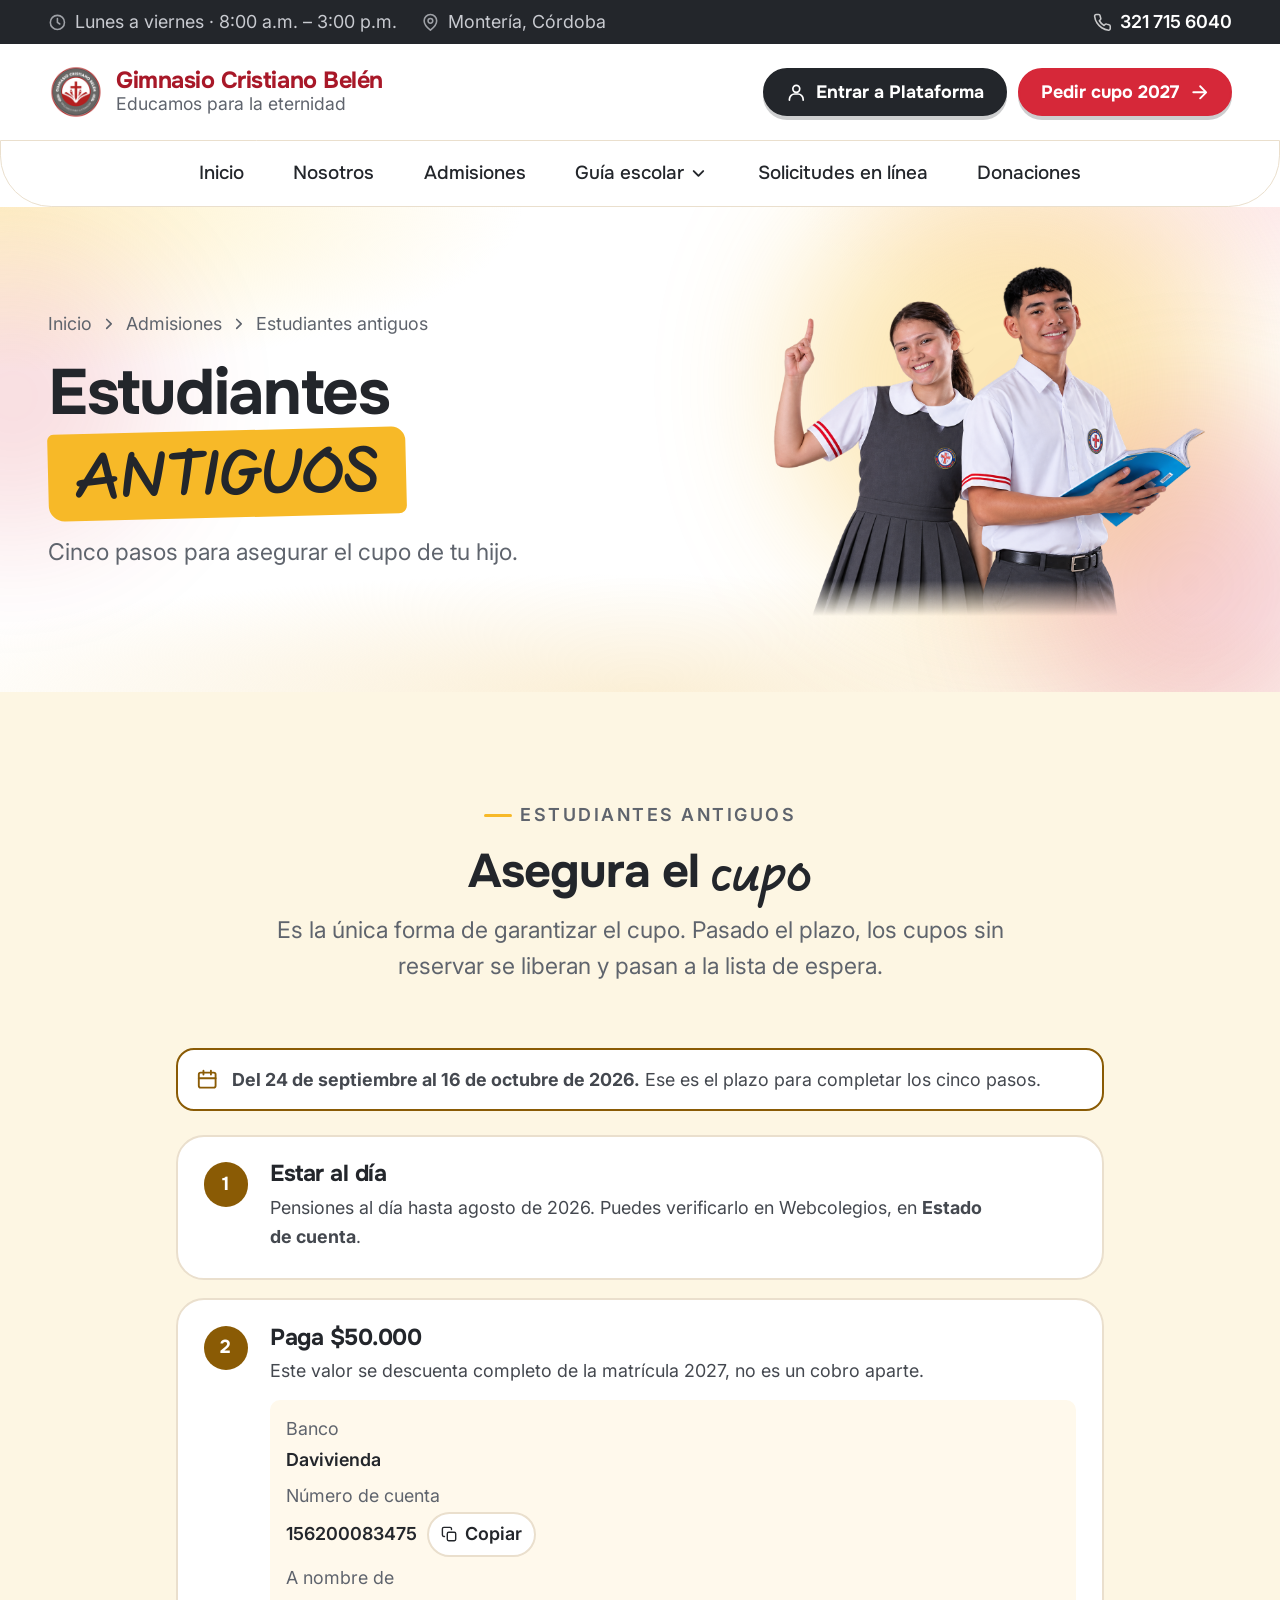
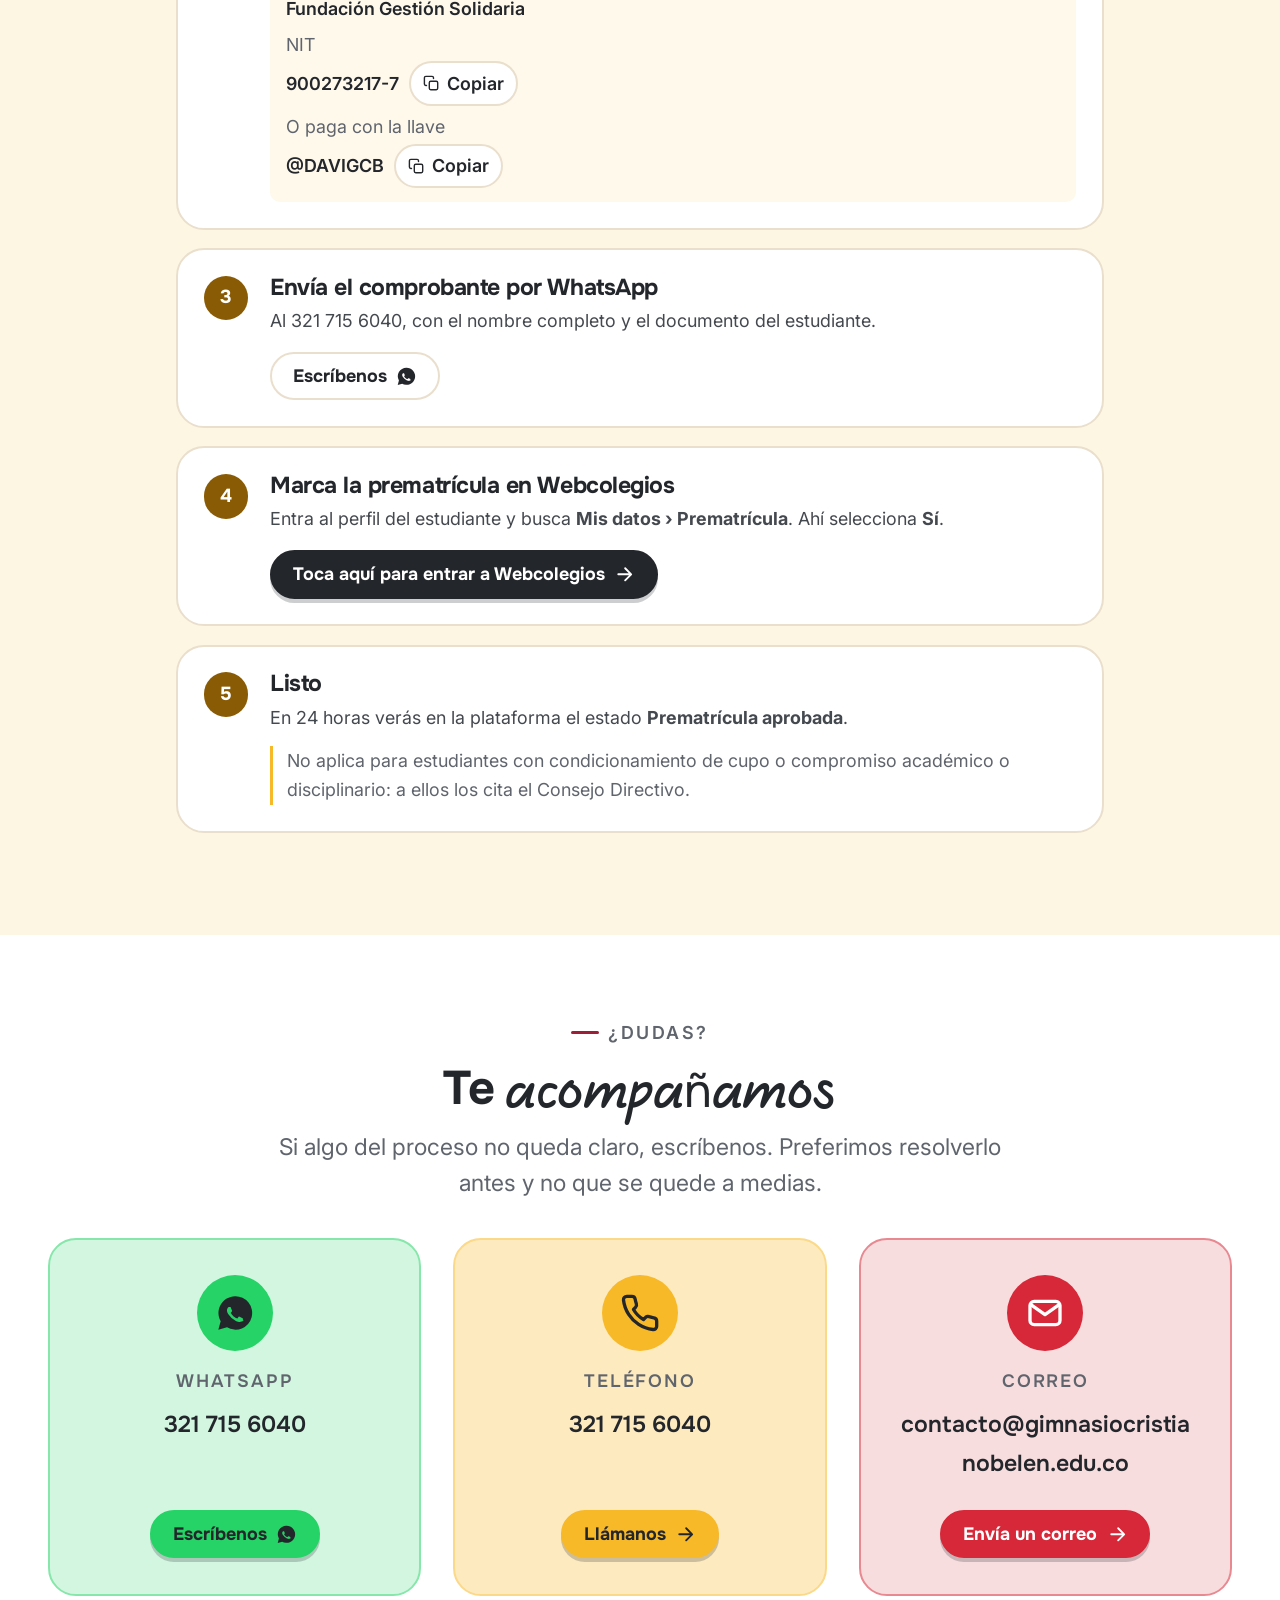
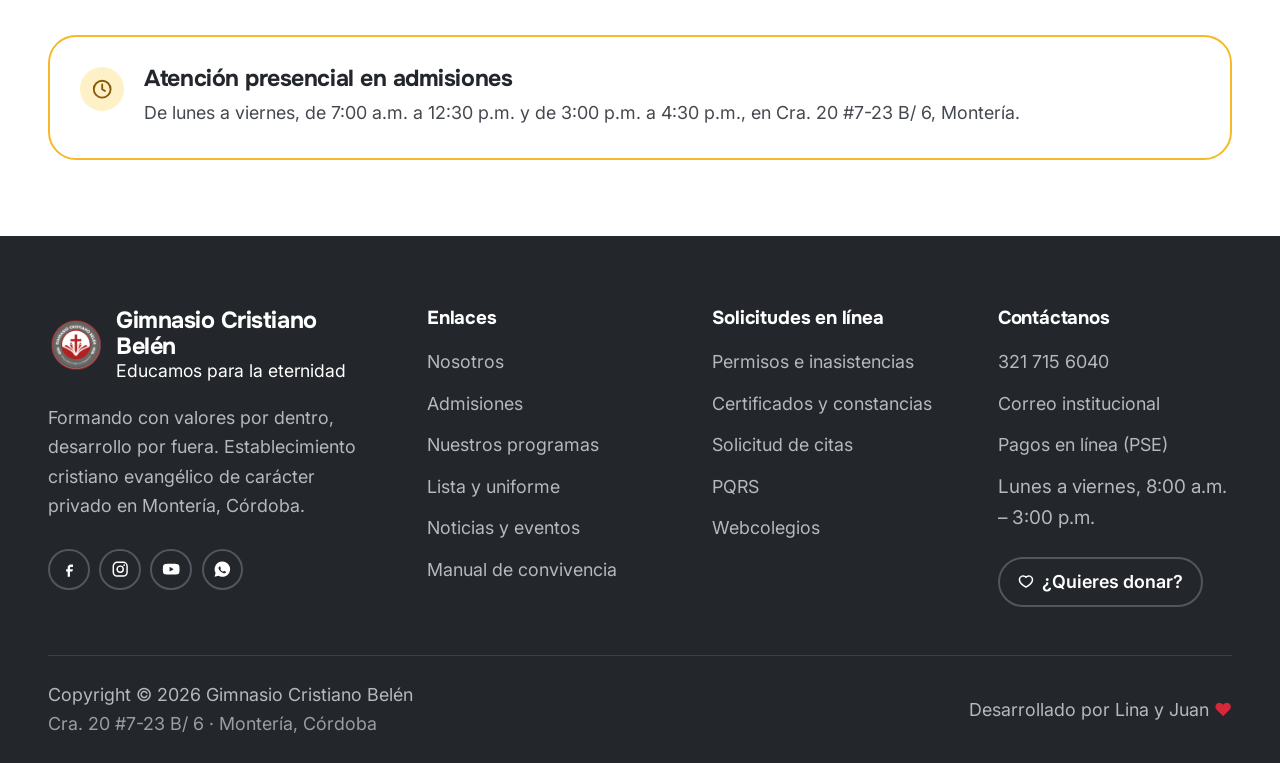
==== commit e7d51642: "Admisiones antiguos: plazo y datos de la Circular N.º 05 de 2026 Plazo del 24 de septiembre al 16 de" ====
--- a/admisiones-antiguos.html
+++ b/admisiones-antiguos.html
@@ -171,10 +171,8 @@
 <!-- ============================================================
      ESTUDIANTES ANTIGUOS
 
-     REVISAR — el plazo que se publica arriba, «del 13 al 05 de octubre
-     de 2026», es el que dio el colegio, pero no cuadra: el 13 es
-     posterior al 05. Lo más probable es del 13 de septiembre al 5 de
-     octubre. Hay que confirmarlo y corregir el aviso .plazo.
+     Contenido tomado de la Circular N.º 05 del 23 de septiembre de
+     2026 (reserva de cupo 2027, prematrícula).
      ============================================================ -->
 <section class="section section--amarillo" id="antiguos">
   <div class="shell">
@@ -182,13 +180,14 @@
       <p class="eyebrow eyebrow--mostaza">Estudiantes antiguos</p>
       <h2>Asegura el <span class="hand">cupo</span></h2>
       <p class="lede">
-        Si no se completa a tiempo, el cupo se reasigna.
+        Es la única forma de garantizar el cupo. Pasado el plazo, los
+        cupos sin reservar se liberan y pasan a la lista de espera.
       </p>
     </div>
 
     <p class="plazo reveal">
       <svg viewBox="0 0 24 24" fill="none" stroke="currentColor" stroke-width="2" stroke-linecap="round" stroke-linejoin="round" aria-hidden="true"><rect x="3" y="5" width="18" height="16" rx="2"/><path d="M8 3v4M16 3v4M3 11h18"/></svg>
-      <span><strong>Del 13 al 05 de octubre de 2026.</strong> Ese es el plazo para completar los cinco pasos.</span>
+      <span><strong>Del 24 de septiembre al 16 de octubre de 2026.</strong> Ese es el plazo para completar los cinco pasos.</span>
     </p>
 
     <ol class="ruta ruta--mostaza reveal">
@@ -196,7 +195,10 @@
         <span class="ruta__num" aria-hidden="true"></span>
         <div class="ruta__cuerpo">
           <h3>Estar al día</h3>
-          <p>Paz y salvo financiero hasta agosto de 2026.</p>
+          <p>
+            Pensiones al día hasta agosto de 2026. Puedes verificarlo en
+            Webcolegios, en <strong>Estado de cuenta</strong>.
+          </p>
         </div>
       </li>
 
@@ -204,7 +206,7 @@
         <span class="ruta__num" aria-hidden="true"></span>
         <div class="ruta__cuerpo">
           <h3>Paga $50.000</h3>
-          <p>Este valor se abona después a la matrícula, no es un cobro aparte.</p>
+          <p>Este valor se descuenta completo de la matrícula 2027, no es un cobro aparte.</p>
           <dl class="dato">
             <div><dt>Banco</dt><dd>Davivienda</dd></div>
             <div>
@@ -228,6 +230,16 @@
                 </button>
               </dd>
             </div>
+            <div>
+              <dt>O paga con la llave</dt>
+              <dd class="dato__valor">@DAVIGCB
+                <button class="copiar" type="button" data-copiar="@DAVIGCB">
+                  <svg viewBox="0 0 24 24" fill="none" stroke="currentColor" stroke-width="2" stroke-linecap="round" stroke-linejoin="round" aria-hidden="true"><rect x="9" y="9" width="12" height="12" rx="2"/><path d="M5 15H4a2 2 0 0 1-2-2V4a2 2 0 0 1 2-2h9a2 2 0 0 1 2 2v1"/></svg>
+                  <span class="copiar__texto" aria-live="polite">Copiar</span>
+                  <span class="sr-only">&nbsp;la llave</span>
+                </button>
+              </dd>
+            </div>
           </dl>
         </div>
       </li>
@@ -236,7 +248,7 @@
         <span class="ruta__num" aria-hidden="true"></span>
         <div class="ruta__cuerpo">
           <h3>Envía el comprobante por WhatsApp</h3>
-          <p>Al 321 715 6040, con el nombre y el documento del estudiante.</p>
+          <p>Al 321 715 6040, con el nombre completo y el documento del estudiante.</p>
           <p class="ruta__acciones">
             <a class="btn btn--claro btn--sm" href="https://wa.me/message/7YWCVETQ3TKVC1" target="_blank" rel="noopener">
               Escríbenos
@@ -267,8 +279,15 @@
         <span class="ruta__num" aria-hidden="true"></span>
         <div class="ruta__cuerpo">
           <h3>Listo</h3>
-          <p>El estudiante queda habilitado en la plataforma para la matrícula.</p>
-          <p class="ruta__aviso">No aplica para estudiantes condicionados o sin cupo.</p>
+          <p>
+            En 24 horas verás en la plataforma el estado
+            <strong>Prematrícula aprobada</strong>.
+          </p>
+          <p class="ruta__aviso">
+            No aplica para estudiantes con condicionamiento de cupo o
+            compromiso académico o disciplinario: a ellos los cita el
+            Consejo Directivo.
+          </p>
         </div>
       </li>
     </ol>
--- a/assets/css/base.css
+++ b/assets/css/base.css
@@ -120,6 +120,8 @@
 .section--verde    { background: var(--verde-tint); }
 .section--azul     { background: var(--azul-tint); }
 .section--amarillo { background: var(--amarillo-suave); }
+/* El mismo paso que --rojo-vivo, en amarillo. */
+.section--amarillo-vivo { background: color-mix(in srgb, var(--mostaza) 30%, var(--surface)); }
 
 .skip {
   position: absolute;
--- a/assets/css/layout.css
+++ b/assets/css/layout.css
@@ -690,6 +690,7 @@
 .wave--verde path    { fill: var(--verde-tint); }
 .wave--mostaza path  { fill: var(--mostaza-tint); }
 .wave--rojo path     { fill: var(--rojo-tint); }
+.wave--amarillo-vivo path { fill: color-mix(in srgb, var(--mostaza) 30%, var(--surface)); }
 
 /* Onda de salida: la curva blanca solo se ve si detrás queda el color de
    la sección que termina, y el div de la onda es transparente. Este
@@ -698,6 +699,7 @@
 .wave--desde-turquesa { background: var(--turquesa-tint); }
 .wave--desde-amarillo { background: var(--amarillo-suave); }
 .wave--desde-azul     { background: var(--azul-tint); }
+.wave--desde-amarillo-vivo { background: color-mix(in srgb, var(--mostaza) 30%, var(--surface)); }
 
 /* ============================================================
    SOBRE EL COLEGIO
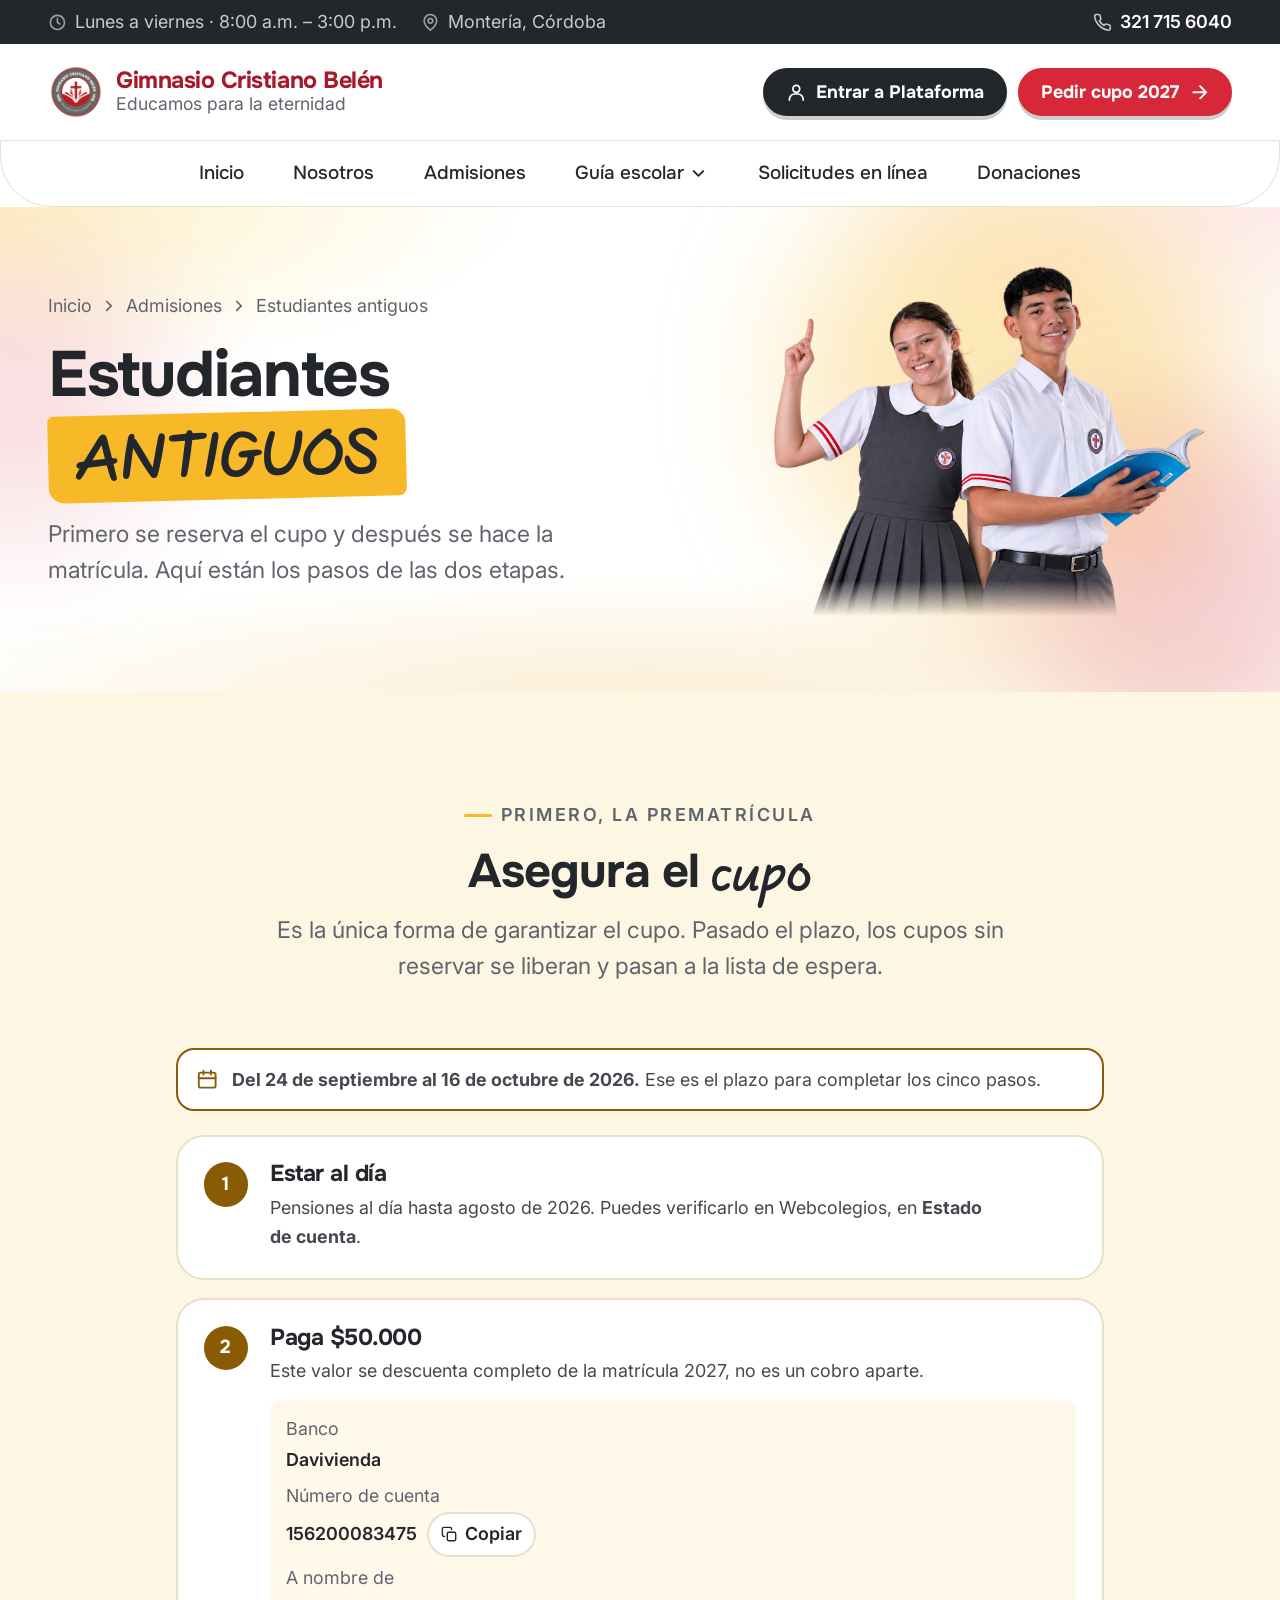
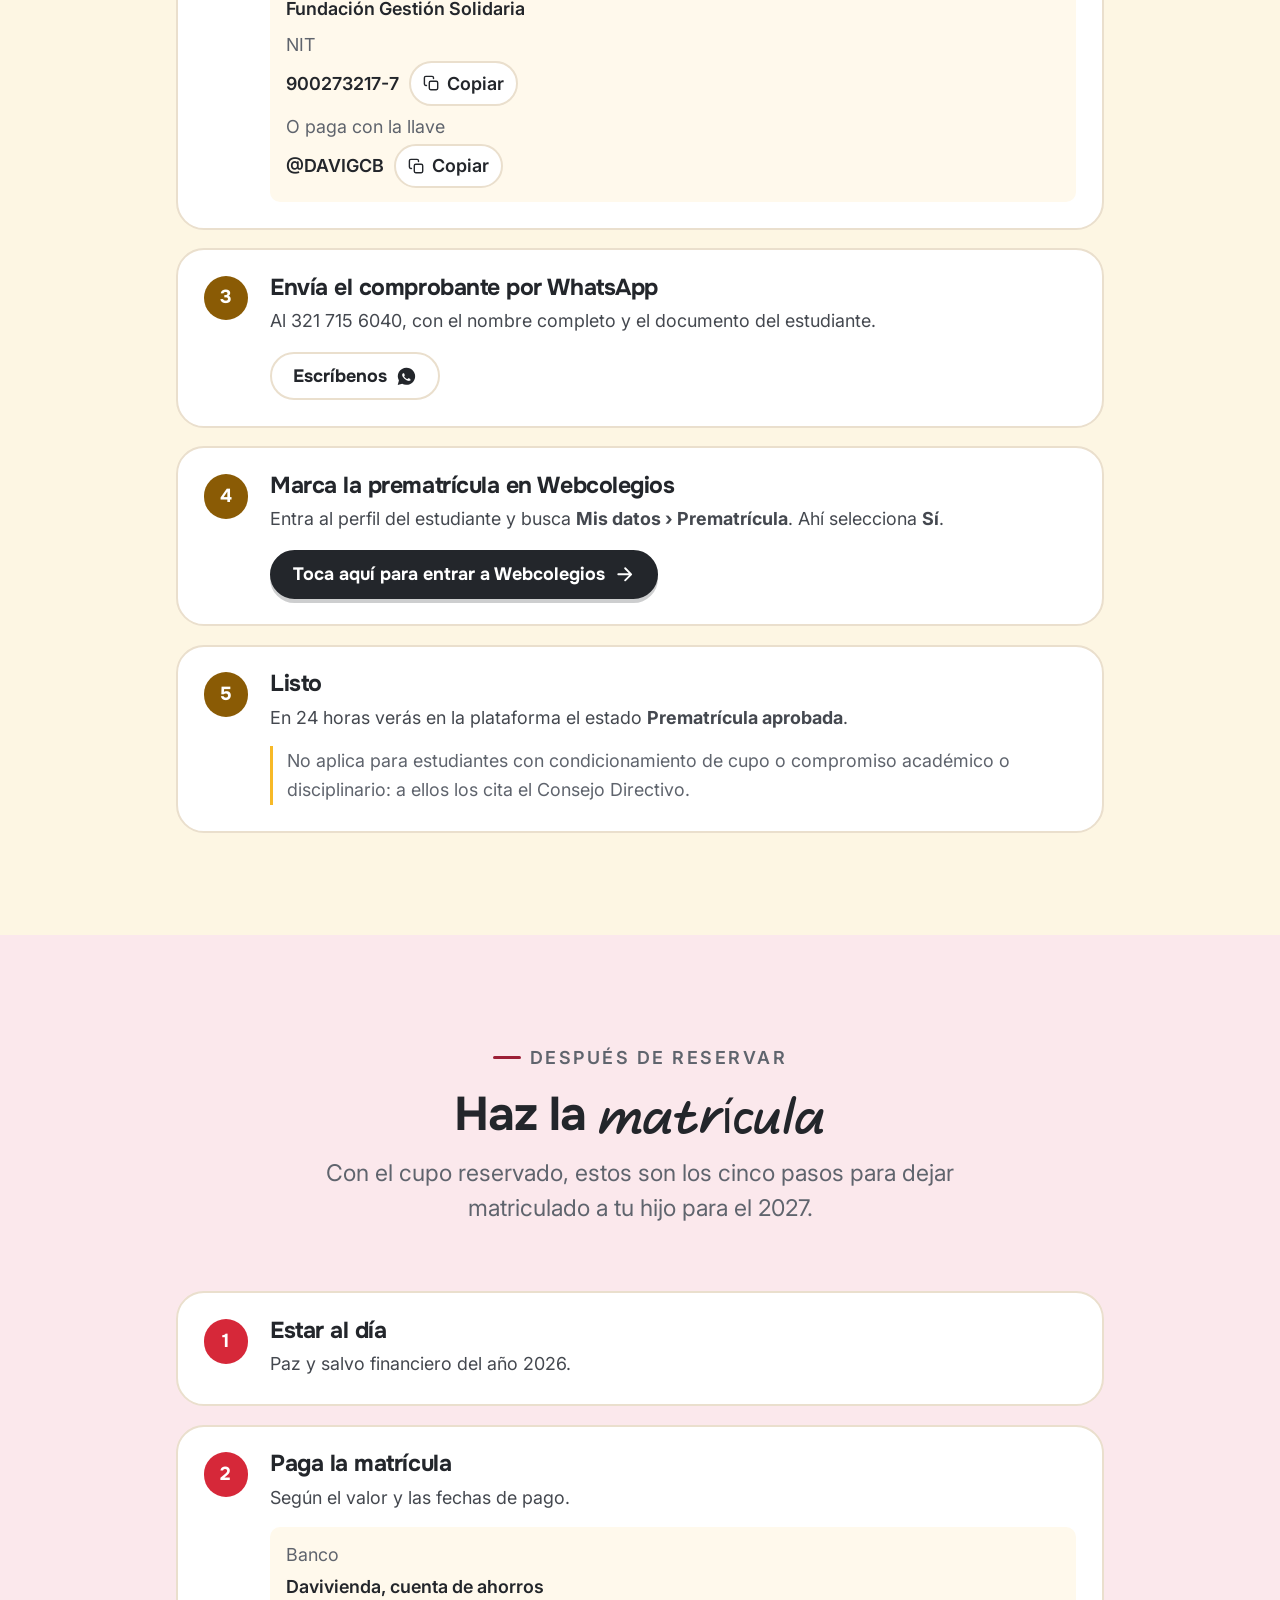
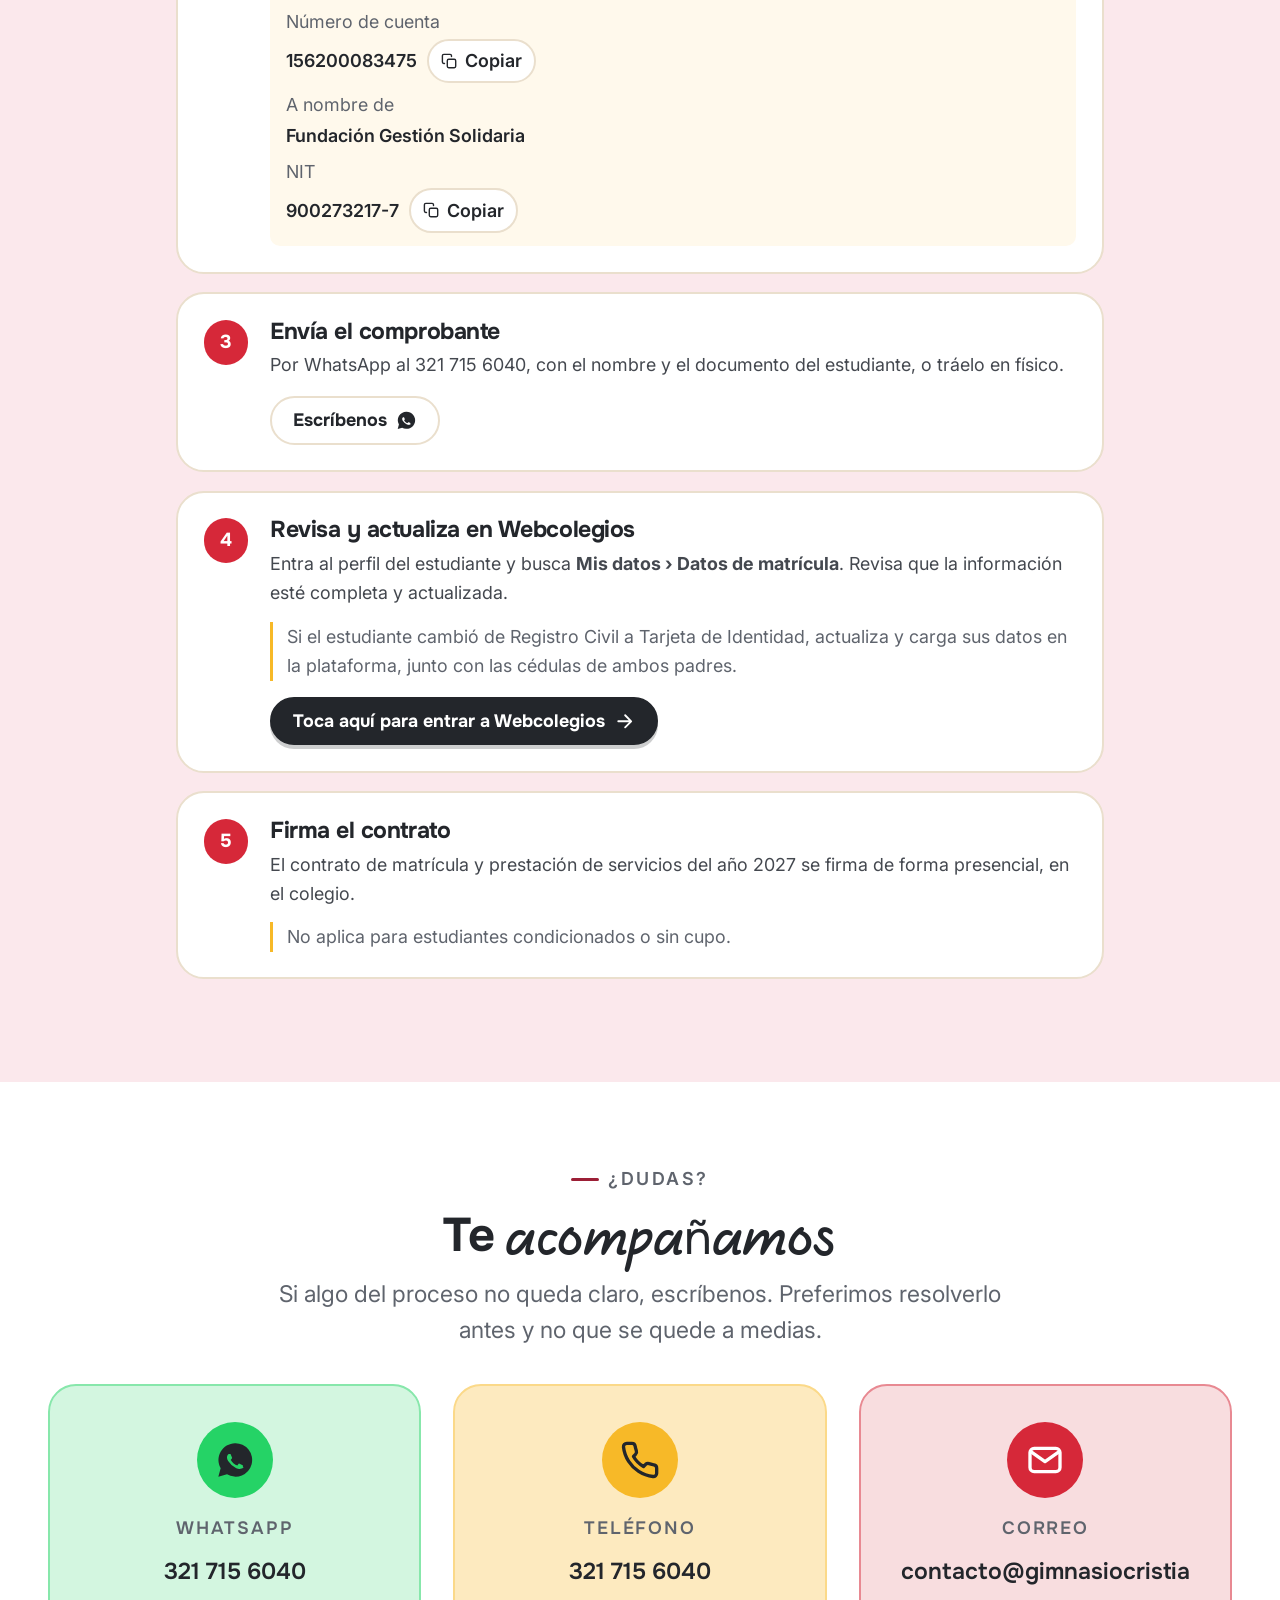
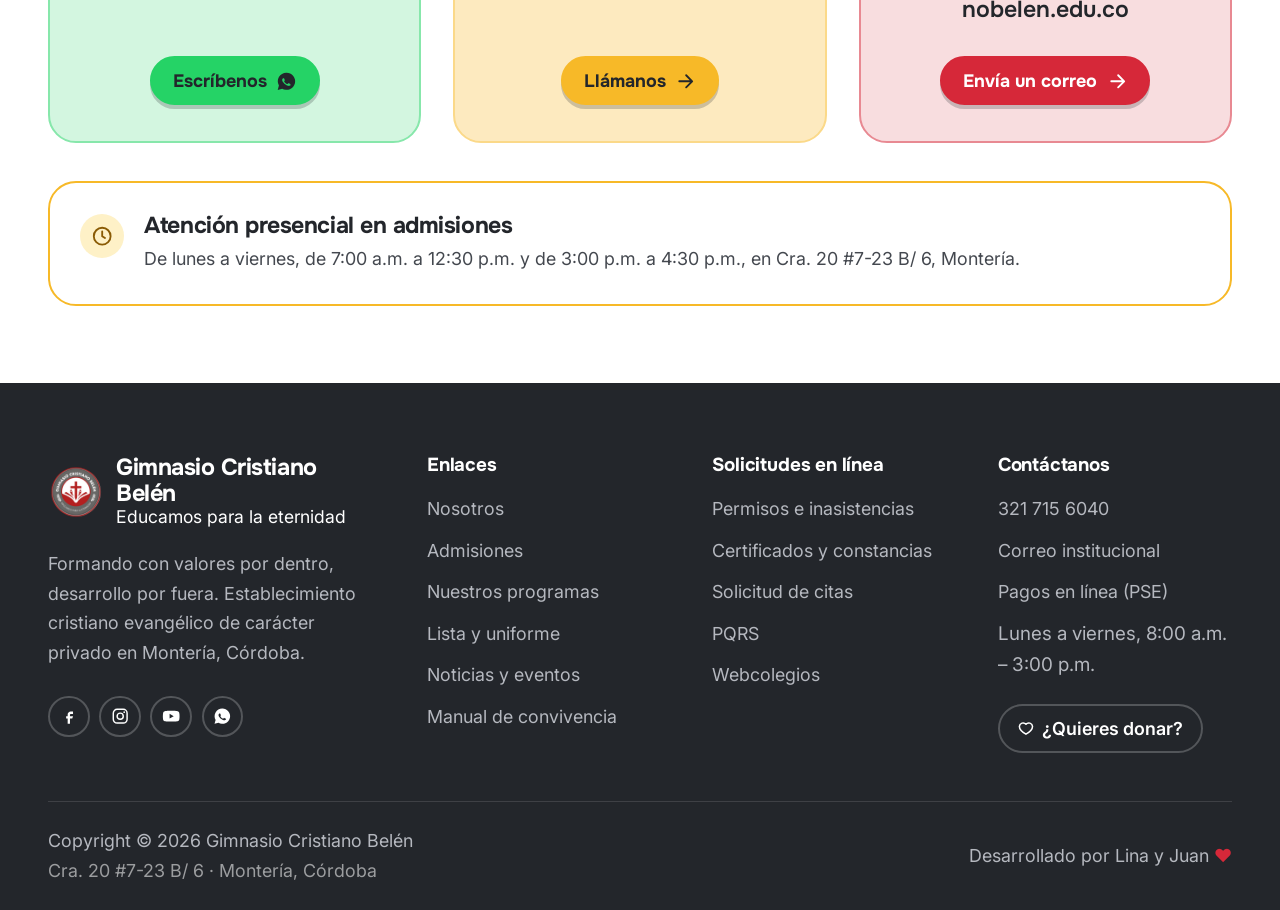
==== commit 1a047e5b: "Admisiones antiguos: pasos de la matrícula tras la reserva de cupo La página solo cubría la prematrí" ====
--- a/admisiones-antiguos.html
+++ b/admisiones-antiguos.html
@@ -4,14 +4,14 @@
 <meta charset="utf-8">
 <meta name="viewport" content="width=device-width, initial-scale=1">
 <title>Estudiantes antiguos — Admisiones — Gimnasio Cristiano Belén</title>
-<meta name="description" content="Preinscripción para estudiantes antiguos del Gimnasio Cristiano Belén: los cinco pasos para asegurar el cupo y el plazo para completarlos.">
+<meta name="description" content="Estudiantes antiguos del Gimnasio Cristiano Belén: los pasos para reservar el cupo 2027, el plazo para hacerlo y los pasos de la matrícula.">
 <meta name="theme-color" content="#d62839">
 <link rel="icon" href="assets/img/logo_colegio_belen-256.png" type="image/png">
 
 <meta property="og:type" content="website">
 <meta property="og:locale" content="es_CO">
 <meta property="og:title" content="Estudiantes antiguos — Admisiones">
-<meta property="og:description" content="Cinco pasos para asegurar el cupo de tu hijo, y hasta cuándo hay plazo.">
+<meta property="og:description" content="Cómo reservar el cupo de tu hijo, hasta cuándo hay plazo y cómo hacer la matrícula.">
 <meta property="og:image" content="assets/img/estudiantesecundarios.png">
 
 <link rel="preconnect" href="https://fonts.googleapis.com">
@@ -158,7 +158,8 @@
       </h1>
 
       <p class="lede reveal" style="--i:2">
-        Cinco pasos para asegurar el cupo de tu hijo.
+        Primero se reserva el cupo y después se hace la matrícula. Aquí
+        están los pasos de las dos etapas.
       </p>
     </div>
 
@@ -177,7 +178,7 @@
 <section class="section section--amarillo" id="antiguos">
   <div class="shell">
     <div class="section__head reveal">
-      <p class="eyebrow eyebrow--mostaza">Estudiantes antiguos</p>
+      <p class="eyebrow eyebrow--mostaza">Primero, la prematrícula</p>
       <h2>Asegura el <span class="hand">cupo</span></h2>
       <p class="lede">
         Es la única forma de garantizar el cupo. Pasado el plazo, los
@@ -295,6 +296,125 @@
 </section>
 
 <!-- ============================================================
+     MATRÍCULA
+
+     Segunda etapa, después de reservar el cupo. Pasos tomados de la
+     circular de matrícula para estudiantes regulares/antiguos.
+
+     REVISAR — el saludo de esa circular dice «matrícula para el 2026»,
+     pero el contrato que se firma es el de 2027 y el paz y salvo es
+     del año 2026: aquí se publica como matrícula 2027. Tampoco trae
+     los valores ni las fechas de pago; el paso 2 remite a ellos sin
+     darlos.
+     ============================================================ -->
+<section class="section section--turquesa" id="matricula">
+  <div class="shell">
+    <div class="section__head reveal">
+      <p class="eyebrow eyebrow--turquesa">Después de reservar</p>
+      <h2>Haz la <span class="hand">matrícula</span></h2>
+      <p class="lede">
+        Con el cupo reservado, estos son los cinco pasos para dejar
+        matriculado a tu hijo para el 2027.
+      </p>
+    </div>
+
+    <ol class="ruta reveal">
+      <li class="ruta__paso">
+        <span class="ruta__num" aria-hidden="true"></span>
+        <div class="ruta__cuerpo">
+          <h3>Estar al día</h3>
+          <p>Paz y salvo financiero del año 2026.</p>
+        </div>
+      </li>
+
+      <li class="ruta__paso">
+        <span class="ruta__num" aria-hidden="true"></span>
+        <div class="ruta__cuerpo">
+          <h3>Paga la matrícula</h3>
+          <p>Según el valor y las fechas de pago.</p>
+          <dl class="dato">
+            <div><dt>Banco</dt><dd>Davivienda, cuenta de ahorros</dd></div>
+            <div>
+              <dt>Número de cuenta</dt>
+              <dd class="dato__valor">156200083475
+                <button class="copiar" type="button" data-copiar="156200083475">
+                  <svg viewBox="0 0 24 24" fill="none" stroke="currentColor" stroke-width="2" stroke-linecap="round" stroke-linejoin="round" aria-hidden="true"><rect x="9" y="9" width="12" height="12" rx="2"/><path d="M5 15H4a2 2 0 0 1-2-2V4a2 2 0 0 1 2-2h9a2 2 0 0 1 2 2v1"/></svg>
+                  <span class="copiar__texto" aria-live="polite">Copiar</span>
+                  <span class="sr-only">&nbsp;el número de cuenta</span>
+                </button>
+              </dd>
+            </div>
+            <div><dt>A nombre de</dt><dd>Fundación Gestión Solidaria</dd></div>
+            <div>
+              <dt>NIT</dt>
+              <dd class="dato__valor">900273217-7
+                <button class="copiar" type="button" data-copiar="900273217-7">
+                  <svg viewBox="0 0 24 24" fill="none" stroke="currentColor" stroke-width="2" stroke-linecap="round" stroke-linejoin="round" aria-hidden="true"><rect x="9" y="9" width="12" height="12" rx="2"/><path d="M5 15H4a2 2 0 0 1-2-2V4a2 2 0 0 1 2-2h9a2 2 0 0 1 2 2v1"/></svg>
+                  <span class="copiar__texto" aria-live="polite">Copiar</span>
+                  <span class="sr-only">&nbsp;el NIT</span>
+                </button>
+              </dd>
+            </div>
+          </dl>
+        </div>
+      </li>
+
+      <li class="ruta__paso">
+        <span class="ruta__num" aria-hidden="true"></span>
+        <div class="ruta__cuerpo">
+          <h3>Envía el comprobante</h3>
+          <p>
+            Por WhatsApp al 321 715 6040, con el nombre y el documento
+            del estudiante, o tráelo en físico.
+          </p>
+          <p class="ruta__acciones">
+            <a class="btn btn--claro btn--sm" href="https://wa.me/message/7YWCVETQ3TKVC1" target="_blank" rel="noopener">
+              Escríbenos
+              <svg viewBox="0 0 24 24" fill="currentColor" aria-hidden="true"><path d="M12 2a10 10 0 0 0-8.6 15L2 22l5.2-1.4A10 10 0 1 0 12 2Zm5.3 14.1c-.2.6-1.3 1.2-1.8 1.2-.5.1-1 .1-1.7-.1-.4-.1-.9-.3-1.5-.6a11.3 11.3 0 0 1-4.4-4c-.3-.5-.7-1.2-.7-2.2s.5-1.5.7-1.7c.2-.2.4-.3.6-.3h.5c.2 0 .4 0 .5.4l.7 1.7c.1.1.1.3 0 .5l-.3.4-.3.3c-.1.1-.2.3 0 .5.2.3.7 1.1 1.4 1.8.9.8 1.7 1 2 1.2.2.1.4.1.5-.1l.7-.8c.2-.2.3-.2.5-.1l1.6.8c.2.1.4.2.4.3.1.2.1.6 0 1Z"/></svg>
+            </a>
+          </p>
+        </div>
+      </li>
+
+      <li class="ruta__paso">
+        <span class="ruta__num" aria-hidden="true"></span>
+        <div class="ruta__cuerpo">
+          <h3>Revisa y actualiza en Webcolegios</h3>
+          <p>
+            Entra al perfil del estudiante y busca
+            <strong>Mis datos › Datos de matrícula</strong>. Revisa que la
+            información esté completa y actualizada.
+          </p>
+          <p class="ruta__aviso">
+            Si el estudiante cambió de Registro Civil a Tarjeta de
+            Identidad, actualiza y carga sus datos en la plataforma, junto
+            con las cédulas de ambos padres.
+          </p>
+          <p class="ruta__acciones">
+            <a class="btn btn--ink btn--sm" href="https://www.servidor2.webcolegios.com/cristianobelen" target="_blank" rel="noopener">
+              Toca aquí para entrar a Webcolegios
+              <svg class="arrow" viewBox="0 0 24 24" fill="none" stroke="currentColor" stroke-width="2.2" stroke-linecap="round" stroke-linejoin="round" aria-hidden="true"><path d="M5 12h14M13 5l7 7-7 7"/></svg>
+            </a>
+          </p>
+        </div>
+      </li>
+
+      <li class="ruta__paso">
+        <span class="ruta__num" aria-hidden="true"></span>
+        <div class="ruta__cuerpo">
+          <h3>Firma el contrato</h3>
+          <p>
+            El contrato de matrícula y prestación de servicios del año
+            2027 se firma de forma presencial, en el colegio.
+          </p>
+          <p class="ruta__aviso">No aplica para estudiantes condicionados o sin cupo.</p>
+        </div>
+      </li>
+    </ol>
+  </div>
+</section>
+
+<!-- ============================================================
      DUDAS
 
      REVISAR — el horario presencial de la circular de admisiones
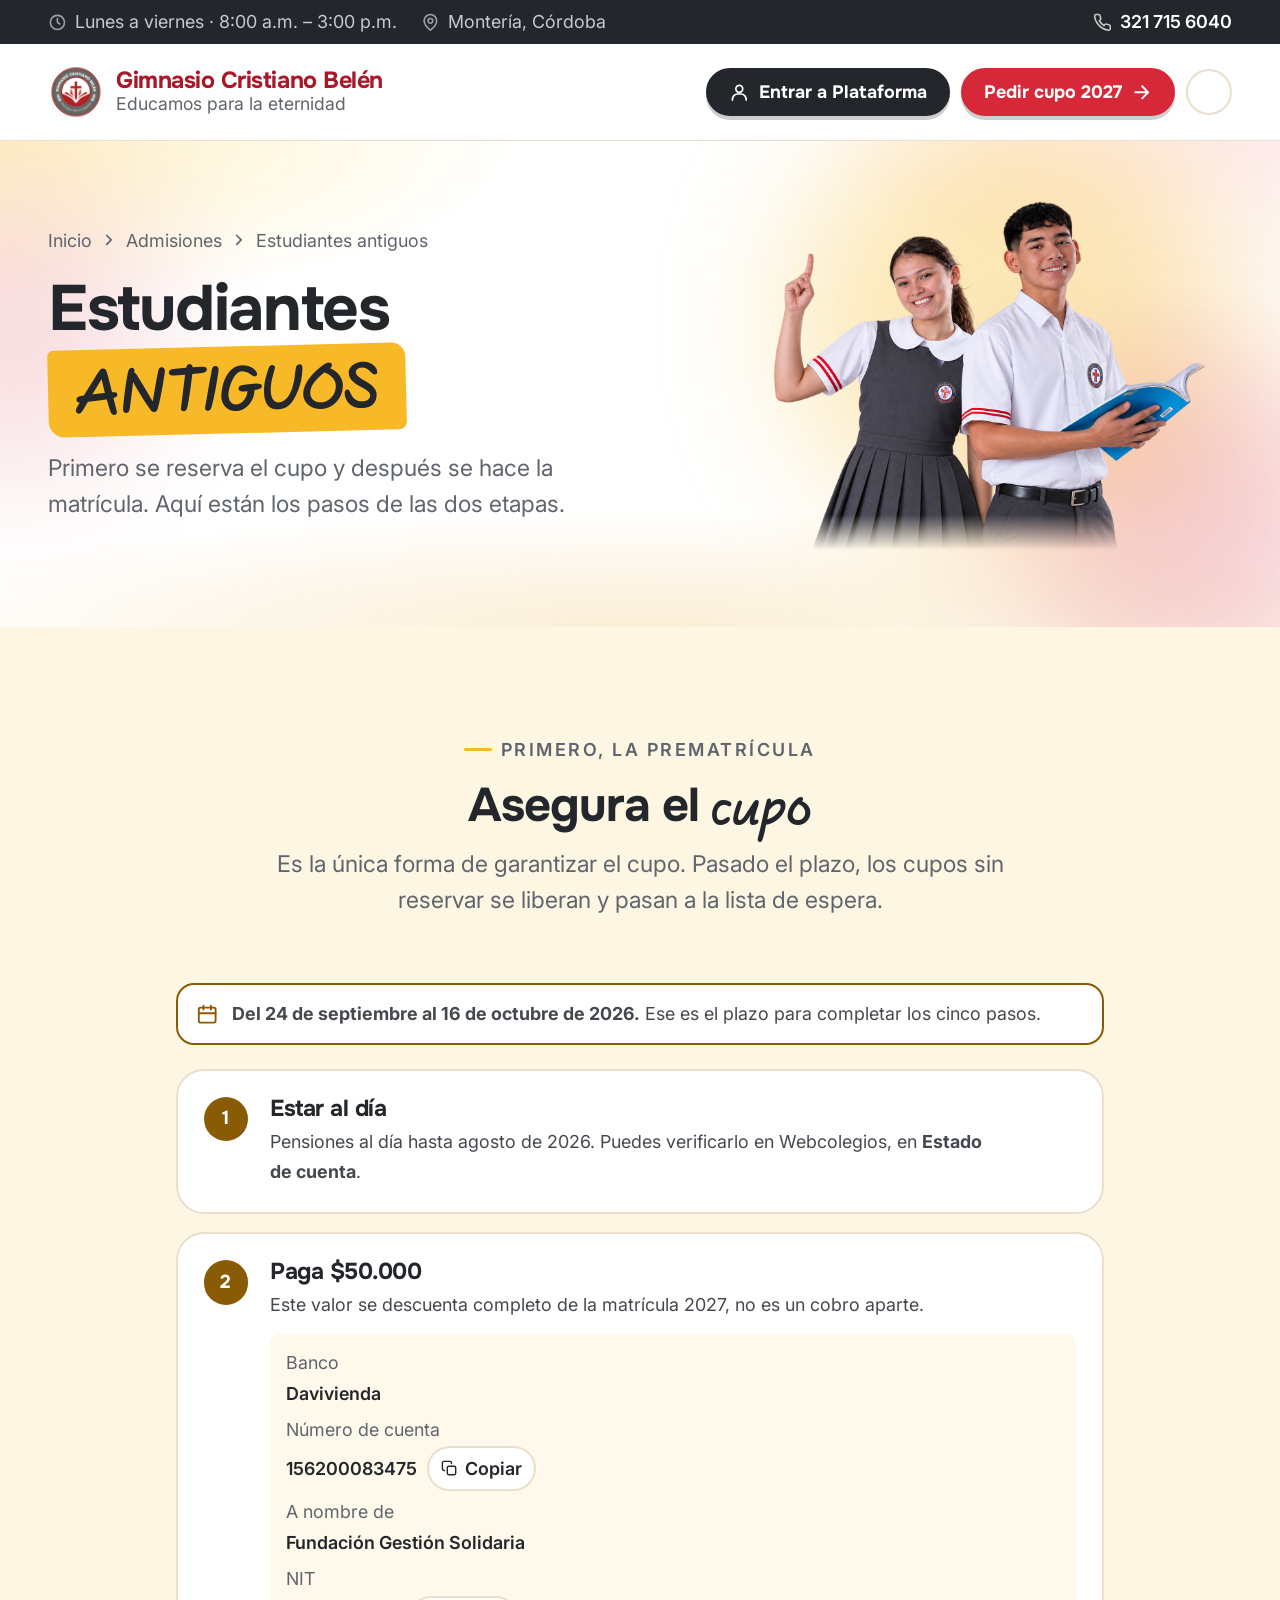
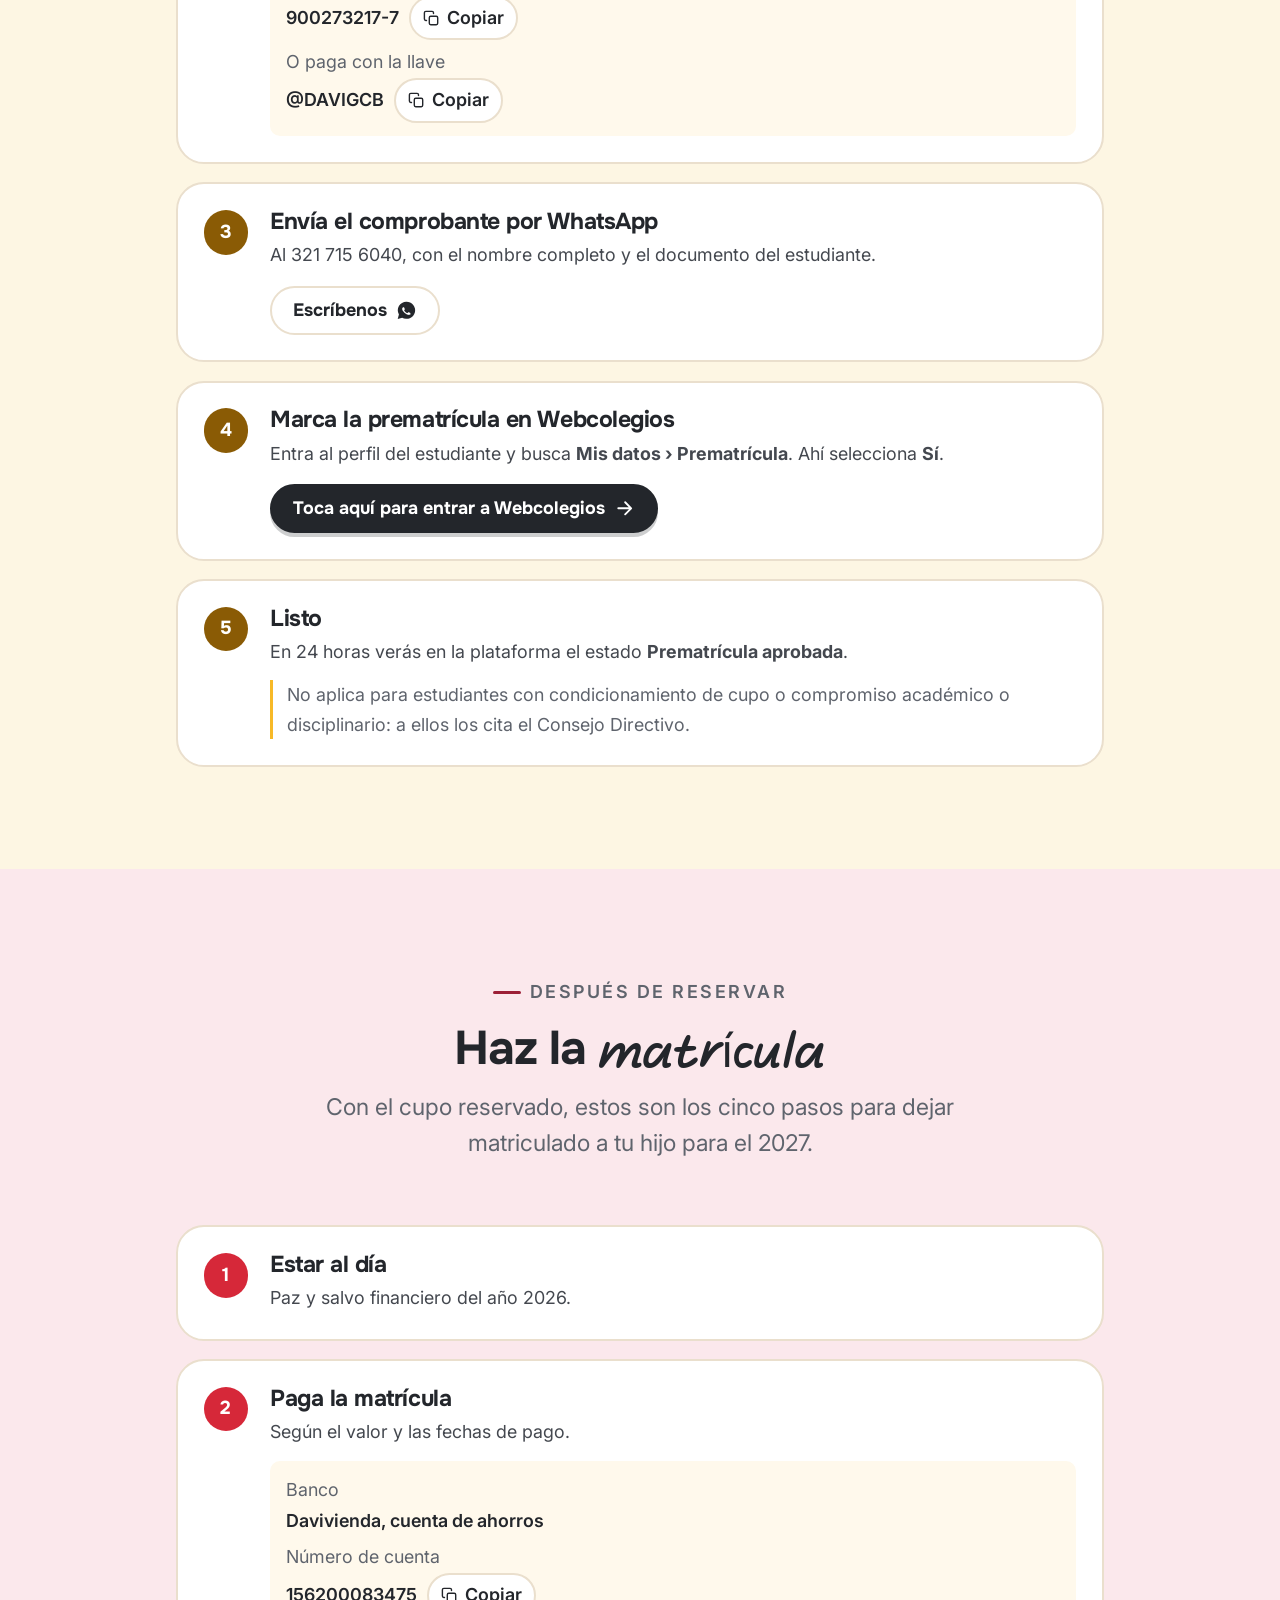
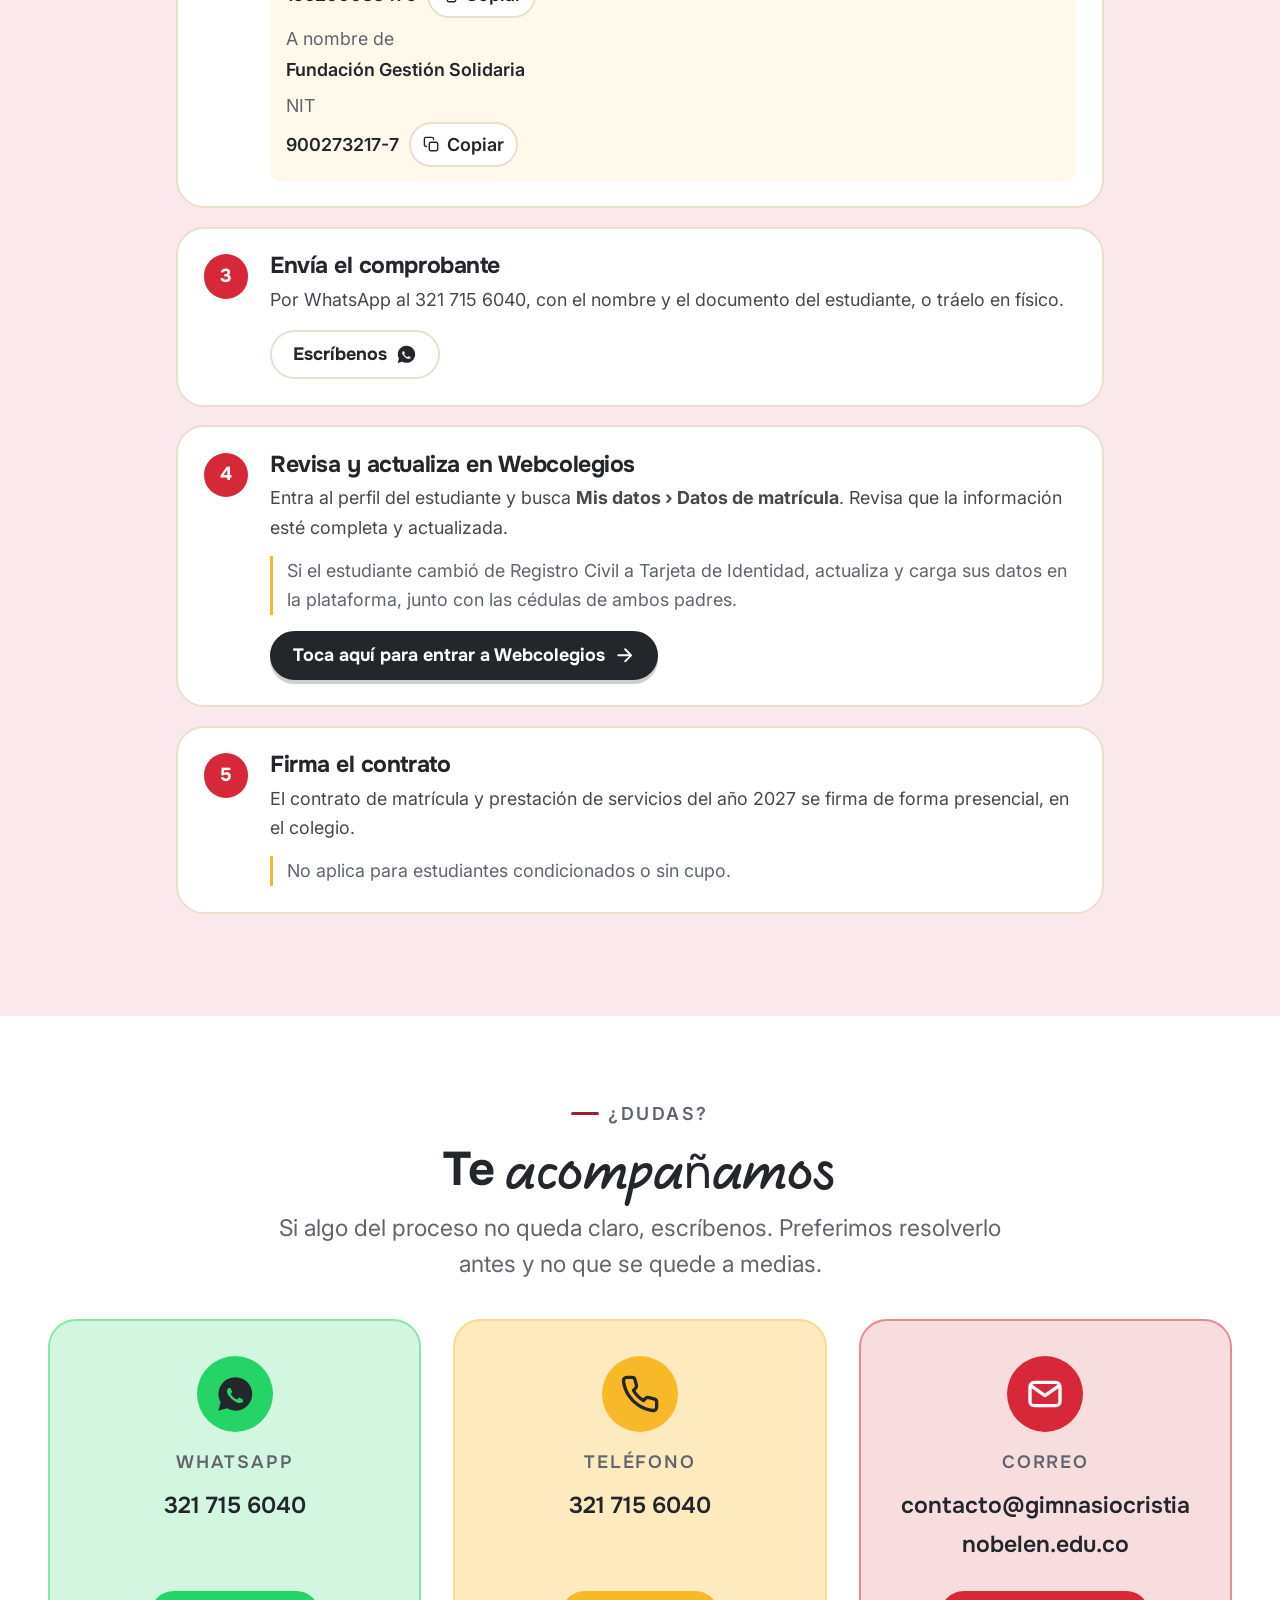
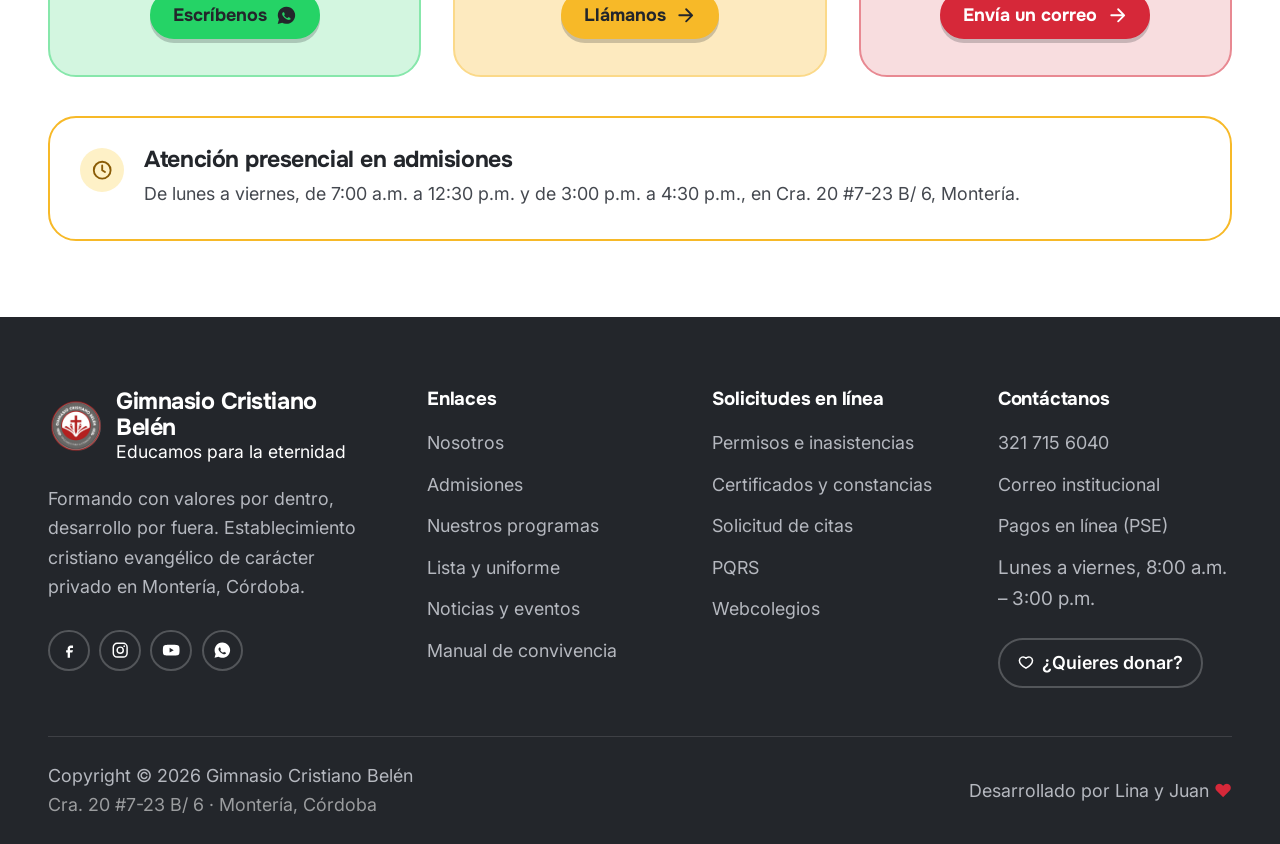
==== commit 52d63496: "Página de preguntas frecuentes y enlace en el menú Página nueva con las nueve preguntas de fechas y " ====
--- a/admisiones-antiguos.html
+++ b/admisiones-antiguos.html
@@ -106,6 +106,7 @@
         </li>
         <li class="menu__item"><a class="menu__link" href="solicitudes.html">Solicitudes en línea</a></li>
         <li class="menu__item"><a class="menu__link" href="donaciones.html">Donaciones</a></li>
+<li class="menu__item"><a class="menu__link" href="preguntas-frecuentes.html">Preguntas frecuentes <svg class="menu__icono" viewBox="0 0 24 24" fill="none" stroke="currentColor" stroke-width="2" stroke-linecap="round" stroke-linejoin="round" aria-hidden="true"><circle cx="12" cy="12" r="9"/><path d="M9.5 9.3a2.6 2.6 0 0 1 5 .9c0 1.7-2.5 2.2-2.5 3.8M12 17.2h.01"/></svg></a></li>
       </ul>
     </div>
   </nav>
@@ -127,6 +128,7 @@
   </details>
   <a href="solicitudes.html">Solicitudes en línea</a>
   <a href="donaciones.html">Donaciones</a>
+  <a href="preguntas-frecuentes.html">Preguntas frecuentes</a>
   <div class="mobile-menu__foot">
     <a class="btn btn--block btn--latido" href="admisiones.html">Toca aquí para pedir un cupo</a>
     <a class="btn btn--ink btn--block" href="https://www.servidor2.webcolegios.com/cristianobelen" target="_blank" rel="noopener">Toca aquí para entrar a la Plataforma</a>
--- a/assets/css/layout.css
+++ b/assets/css/layout.css
@@ -198,6 +198,9 @@
   transition: transform 0.25s var(--ease);
 }
 .menu__item.is-open .caret { transform: rotate(180deg); }
+
+/* Icono que acompaña a un enlace del menú, a la derecha del texto. */
+.menu__icono { width: 1.15em; height: 1.15em; flex: none; }
 
 .dropdown {
   position: absolute;
@@ -271,7 +274,9 @@
 .burger[aria-expanded="true"] span:nth-child(2) { opacity: 0; }
 .burger[aria-expanded="true"] span:nth-child(3) { transform: translateY(-7px) rotate(-45deg); }
 
-@media (max-width: 1080px) {
+/* Con siete enlaces el menú necesita unos 1250 px: por debajo de eso se
+   sale por la derecha, así que la hamburguesa entra antes. */
+@media (max-width: 1280px) {
   .burger { display: flex; }
   .navbar { display: none; }
   /* Sin barra de menú, la línea de cierre la lleva la franja superior. */
@@ -690,7 +695,6 @@
 .wave--verde path    { fill: var(--verde-tint); }
 .wave--mostaza path  { fill: var(--mostaza-tint); }
 .wave--rojo path     { fill: var(--rojo-tint); }
-.wave--amarillo-vivo path { fill: color-mix(in srgb, var(--mostaza) 30%, var(--surface)); }
 
 /* Onda de salida: la curva blanca solo se ve si detrás queda el color de
    la sección que termina, y el div de la onda es transparente. Este
@@ -699,7 +703,6 @@
 .wave--desde-turquesa { background: var(--turquesa-tint); }
 .wave--desde-amarillo { background: var(--amarillo-suave); }
 .wave--desde-azul     { background: var(--azul-tint); }
-.wave--desde-amarillo-vivo { background: color-mix(in srgb, var(--mostaza) 30%, var(--surface)); }
 
 /* ============================================================
    SOBRE EL COLEGIO
@@ -1187,6 +1190,12 @@
 
 .faq__a > div { overflow: hidden; }
 .faq__a p { padding: 0 1.4rem 1.3rem; color: var(--muted); }
+/* Las respuestas con varias fechas o valores van en lista. */
+.faq__a ul { margin: 0; padding: 0 1.4rem 1.3rem 2.6rem; color: var(--muted); }
+.faq__a li + li { margin-top: 0.35rem; }
+
+/* Enlace a la página con todas las preguntas, bajo la lista del inicio. */
+.faq__mas { margin: 0.4rem 0 0; }
 .faq__a a { color: var(--turquesa-ink); }
 
 @media (max-width: 900px) {
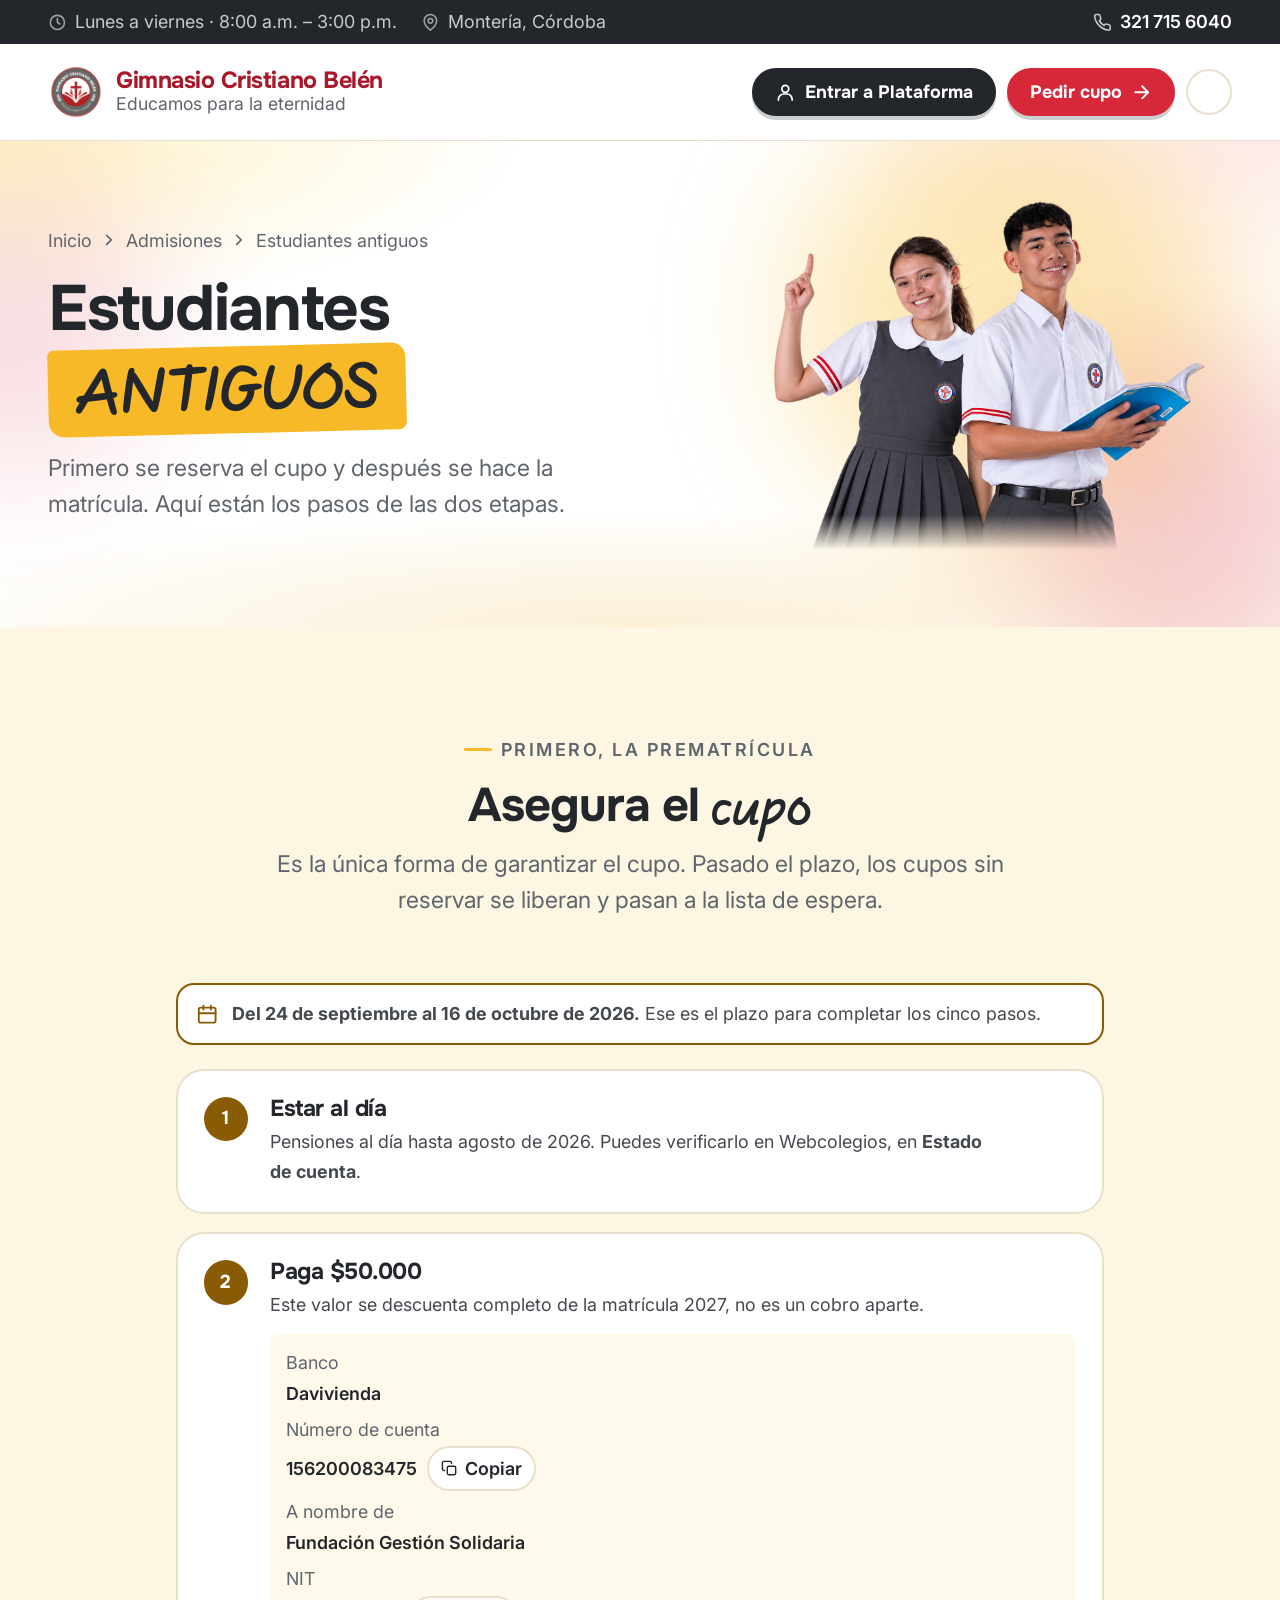
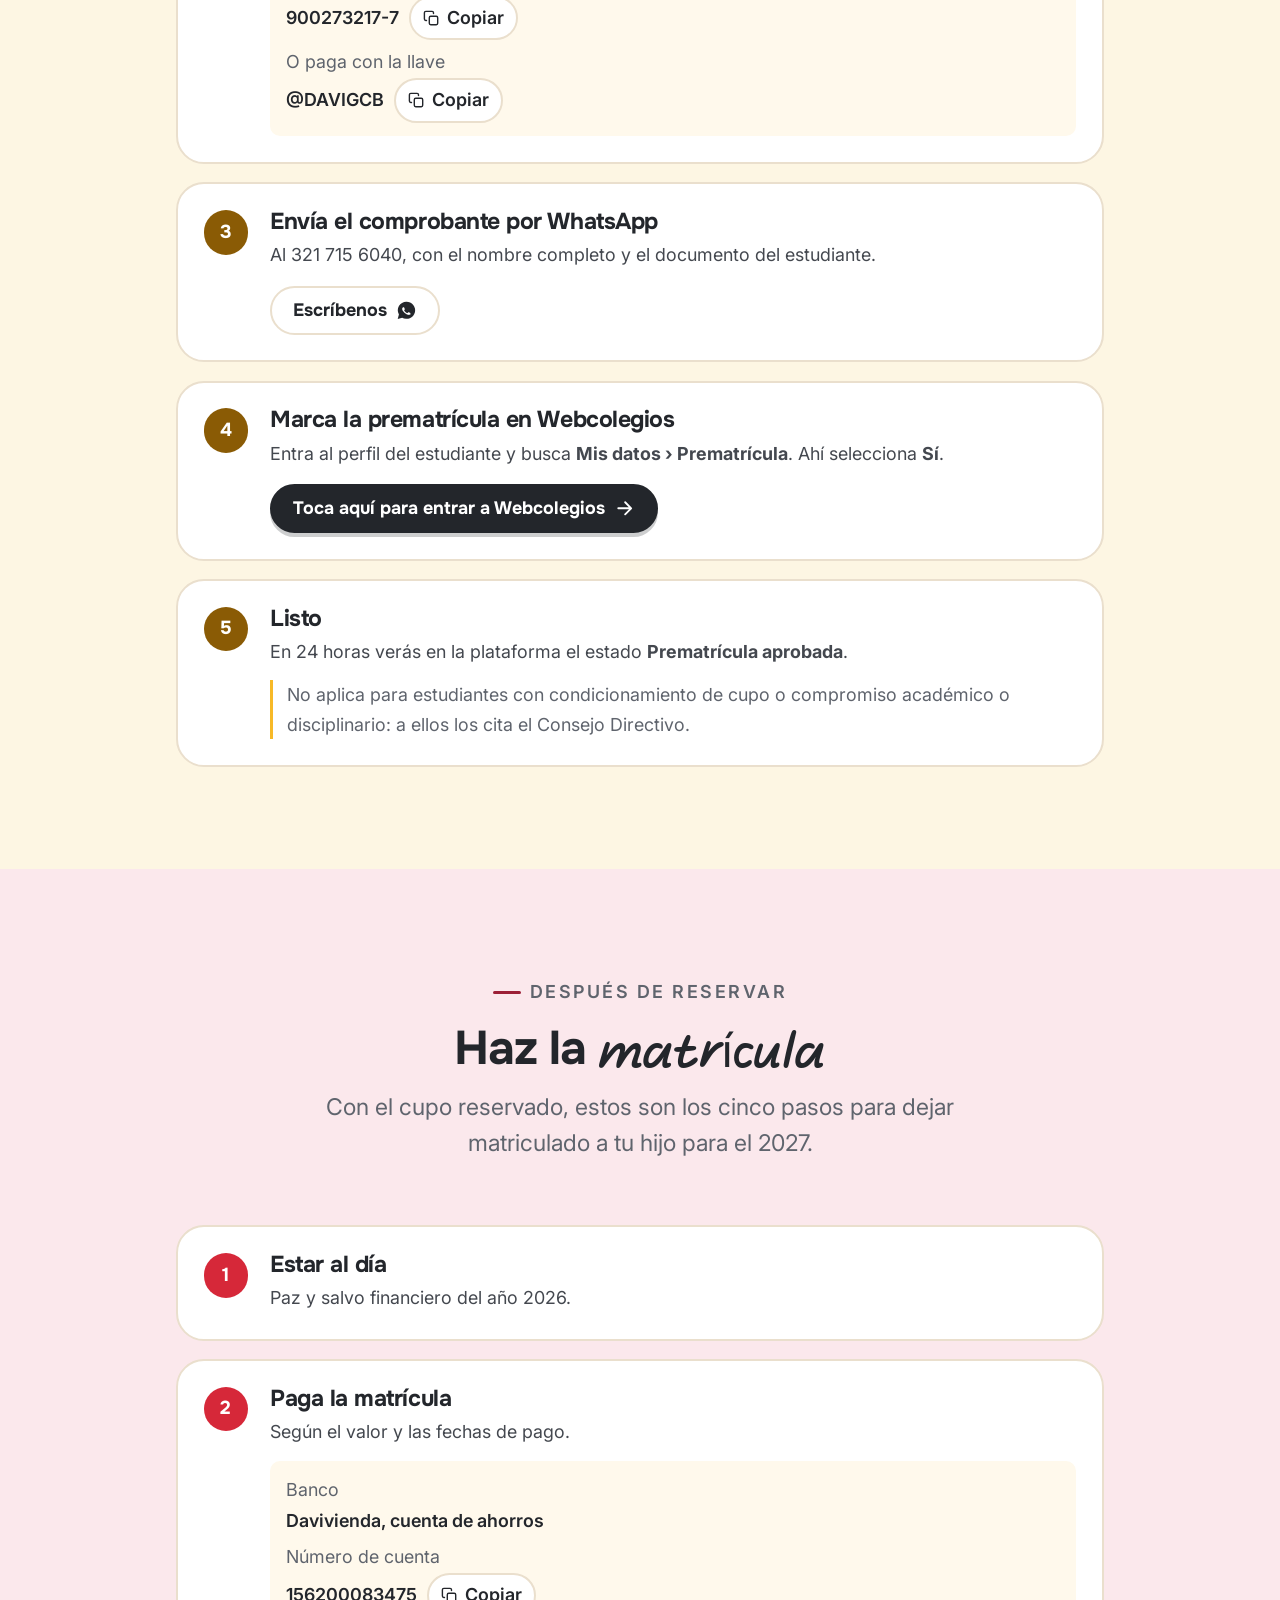
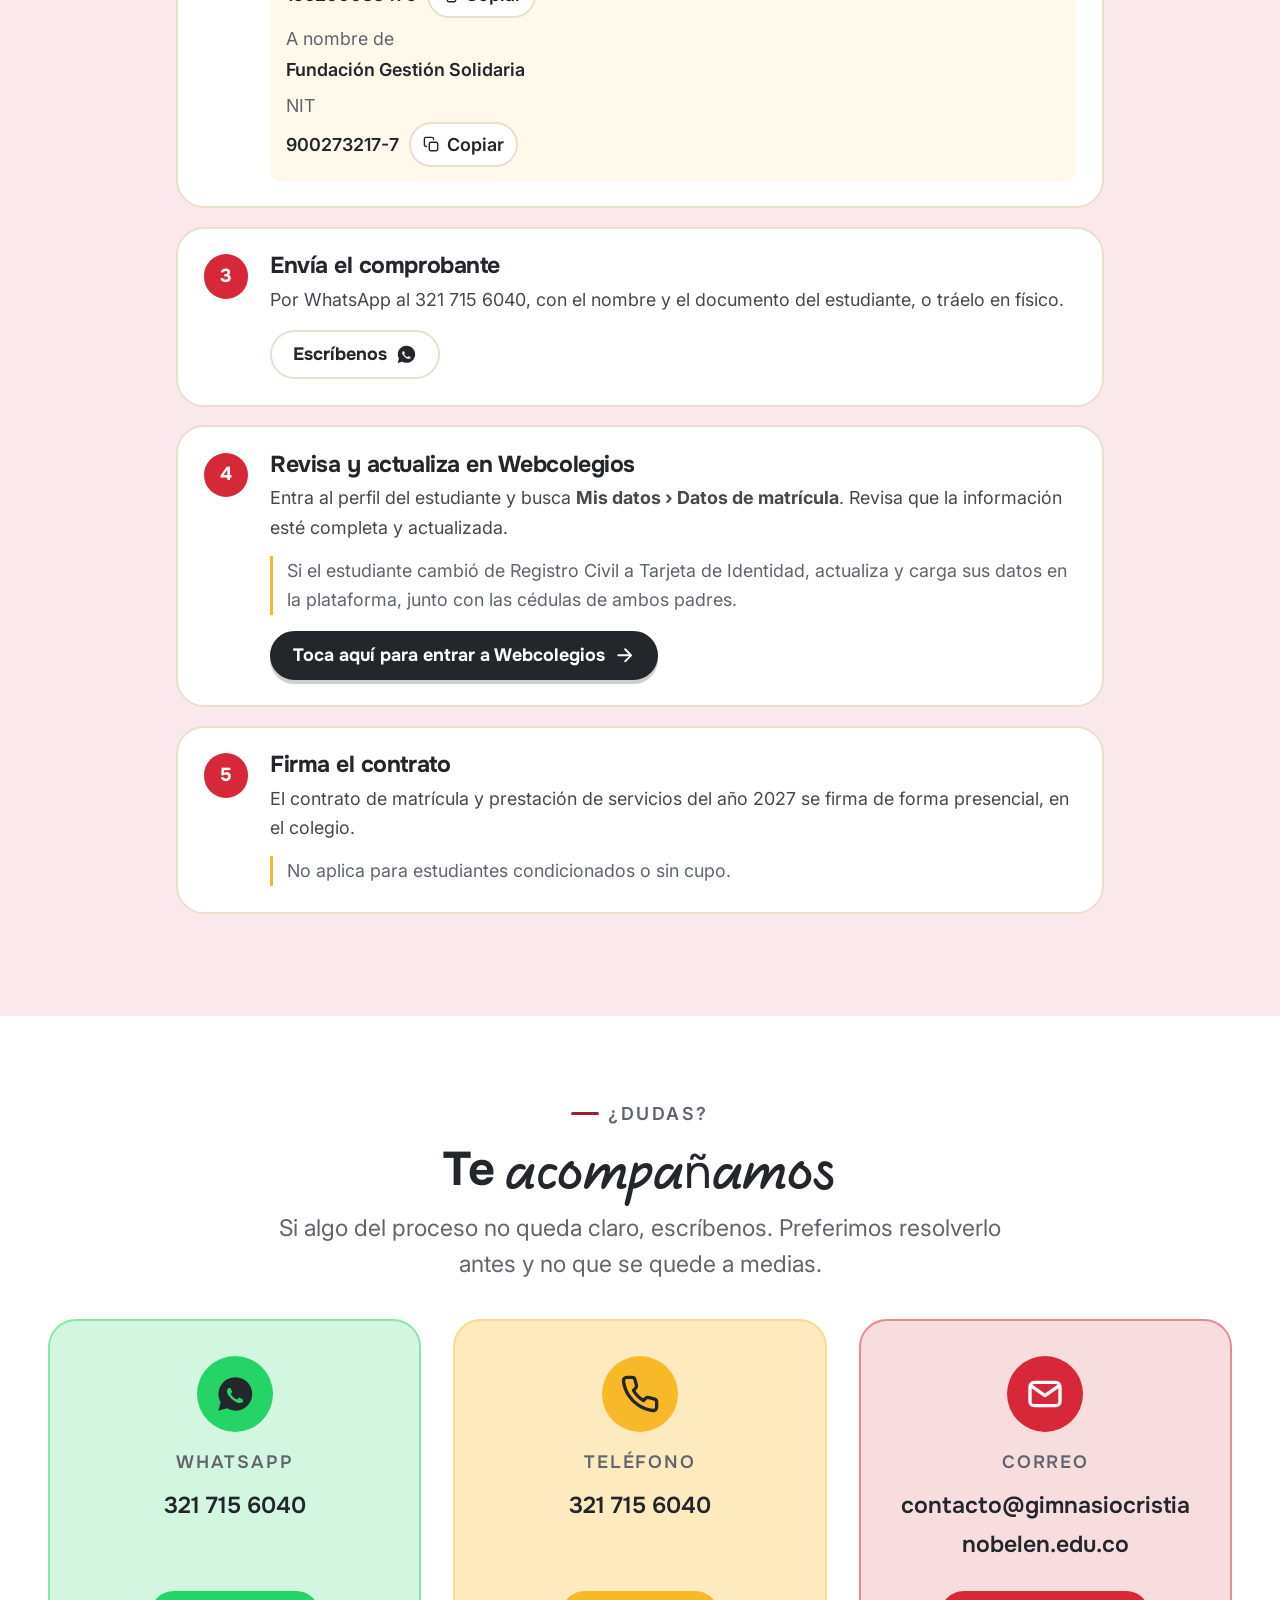
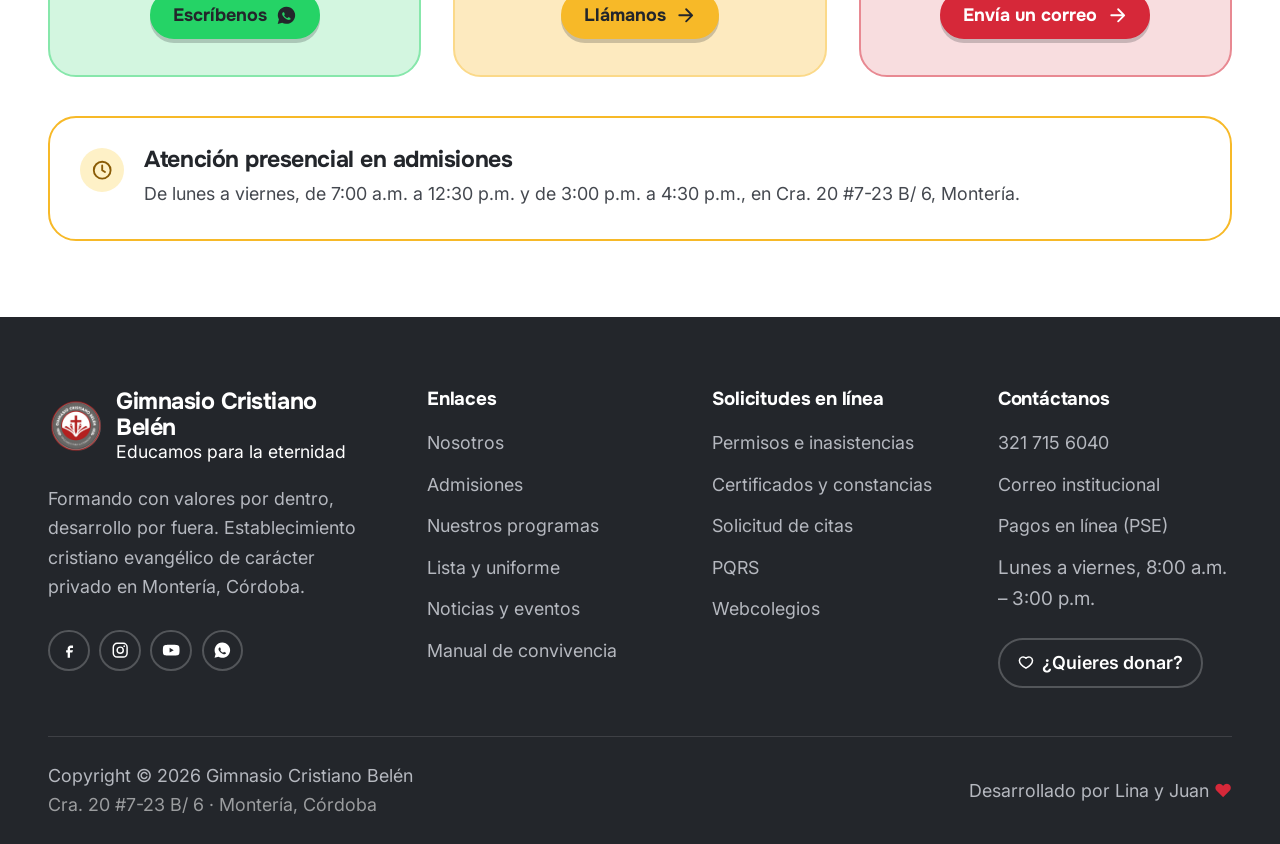
==== commit 1e6f39e9: "Enlace activo del menú, velo del hero y el año fuera del botón de cupo Menú. Tres páginas de «Guía e" ====
--- a/admisiones-antiguos.html
+++ b/admisiones-antiguos.html
@@ -71,7 +71,7 @@
         Entrar a Plataforma
       </a>
       <a class="btn btn--sm" href="index.html#admisiones">
-        Pedir cupo 2027
+        Pedir cupo
         <svg class="arrow" viewBox="0 0 24 24" fill="none" stroke="currentColor" stroke-width="2.2" stroke-linecap="round" stroke-linejoin="round" aria-hidden="true"><path d="M5 12h14M13 5l7 7-7 7"/></svg>
       </a>
       <button class="burger" type="button" aria-expanded="false" aria-controls="menu-movil" aria-label="Abrir el menú">
@@ -87,7 +87,7 @@
         <!-- Página actual: se marca a mano. initScrollSpy() solo observa
              enlaces que empiezan por "#", así que no lo sobrescribe. -->
         <li class="menu__item"><a class="menu__link" href="nosotros.html">Nosotros</a></li>
-        <li class="menu__item"><a class="menu__link" href="admisiones.html">Admisiones</a></li>
+        <li class="menu__item"><a class="menu__link" href="admisiones.html" aria-current="page">Admisiones</a></li>
         <li class="menu__item menu__item--has-menu">
           <button class="menu__link" type="button" aria-expanded="false">
             Guía escolar
@@ -115,7 +115,7 @@
 <div class="mobile-menu" id="menu-movil">
   <a href="index.html">Inicio</a>
   <a href="nosotros.html">Nosotros</a>
-  <a href="admisiones.html">Admisiones</a>
+  <a href="admisiones.html" aria-current="page">Admisiones</a>
   <details>
     <summary>Guía escolar</summary>
     <div class="mobile-menu__sub">
--- a/assets/css/base.css
+++ b/assets/css/base.css
@@ -120,8 +120,6 @@
 .section--verde    { background: var(--verde-tint); }
 .section--azul     { background: var(--azul-tint); }
 .section--amarillo { background: var(--amarillo-suave); }
-/* El mismo paso que --rojo-vivo, en amarillo. */
-.section--amarillo-vivo { background: color-mix(in srgb, var(--mostaza) 30%, var(--surface)); }
 
 .skip {
   position: absolute;
--- a/assets/css/layout.css
+++ b/assets/css/layout.css
@@ -237,6 +237,13 @@
 
 .dropdown a:hover { background: var(--rojo-tint-suave); color: var(--rojo-ink); }
 
+/* La página abierta, dentro del desplegable que la contiene. */
+.dropdown a[aria-current="page"] {
+  background: var(--rojo-tint-suave);
+  color: var(--rojo-ink);
+  font-weight: 600;
+}
+
 .dropdown hr { margin: 0.5rem 0.85rem; border: 0; border-top: 1px solid var(--line-soft); }
 
 .dropdown__head {
@@ -342,6 +349,14 @@
    principales. */
 .mobile-menu__sub a:not(.btn) { font-size: var(--step-0); font-weight: 400; color: var(--muted); }
 
+/* Mismo realce que en el menú de escritorio. */
+.mobile-menu a[aria-current="page"]:not(.btn),
+.mobile-menu__sub a[aria-current="page"]:not(.btn),
+.mobile-menu summary[aria-current="page"] {
+  color: var(--rojo-ink);
+  font-weight: 600;
+}
+
 .mobile-menu__foot { display: grid; gap: 0.75rem; margin-top: 2rem; }
 
 /* ============================================================
@@ -540,12 +555,15 @@
   inset: 0;
   z-index: 1;
   pointer-events: none;
+  /* El blanco llega hasta pasado el texto —el párrafo más largo termina
+     cerca del 41%— y de ahí se abre: el titular se lee sobre fondo sólido
+     y el video sigue a la vista en el tercio derecho. */
   background: linear-gradient(
     to right,
     var(--surface) 0%,
-    var(--surface) 34%,
-    rgb(255 255 255 / 0.55) 45%,
-    transparent 56%
+    var(--surface) 44%,
+    rgb(255 255 255 / 0.55) 56%,
+    transparent 68%
   );
 }
 
@@ -1476,16 +1494,6 @@
   box-shadow: var(--shadow-md);
 }
 
-/* Sustituto del logo mientras no llega el archivo: las siglas en la
-   tipografía de los titulares. */
-.convenio__provisional {
-  font-family: var(--font-display);
-  font-size: var(--step-1);
-  font-weight: 700;
-  letter-spacing: 0.02em;
-  color: var(--muted);
-}
-
 .convenio__logo {
   width: auto;
   height: auto;
--- a/assets/css/paginas.css
+++ b/assets/css/paginas.css
@@ -1403,41 +1403,6 @@
 }
 
 /* ============================================================
-   LIENZO DE GENERACIÓN DE PDF
-
-   Solo lo usa el PDF de las láminas del calendario. Las listas
-   escolares ya no pasan por aquí: son una lámina que se abre en el
-   visor y se descarga como imagen.
-   ============================================================ */
-
-/* Lienzo donde se clona el documento para generar el PDF: ancho fijo de
-   A4 a 96 ppp, así el resultado no depende del tamaño del visor.
-
-   Se esconde sacándolo del viewport, sin recortarlo. Nada de alto cero
-   con overflow: html2canvas respeta el recorte de los contenedores y el
-   PDF salía en blanco. Y nada de tocar scrollX/scrollY en sus opciones,
-   que es lo que antes descuadraba el encuadre hacia la izquierda: por
-   defecto la librería ya parte del rectángulo real del elemento. */
-.pdf-stage {
-  position: fixed;
-  top: 0;
-  left: -10000px;
-  width: 794px;
-}
-
-/* Cada lámina ocupa una hoja completa del PDF. El generador corta el lienzo
-   por altura de página, así que dando a todas las cajas el mismo alto salen
-   encuadradas sin declarar saltos de página, que con imágenes fallan. */
-.pdf-hoja {
-  display: flex;
-  align-items: center;
-  justify-content: center;
-  background: #ffffff;
-}
-
-.pdf-hoja img { max-width: 100%; max-height: 100%; }
-
-/* ============================================================
    VISOR (modal)
    ============================================================ */
 
@@ -1762,59 +1727,6 @@
 .convo__grados { margin-top: 0.35rem; font-size: var(--step--1); color: var(--muted); }
 
 /* ============================================================
-   LÁMINAS DESCARGABLES
-   ============================================================ */
-
-.laminas {
-  display: grid;
-  grid-template-columns: repeat(auto-fill, minmax(17rem, 1fr));
-  gap: clamp(1rem, 2vw, 1.5rem);
-}
-
-.lamina {
-  display: flex;
-  flex-direction: column;
-  width: 100%;
-  padding: 0;
-  font: inherit;
-  cursor: zoom-in;
-  overflow: hidden;
-  background: var(--surface);
-  border: 2px solid var(--line);
-  border-radius: var(--r-md);
-  transition: transform 0.3s var(--ease), border-color 0.3s var(--ease),
-    box-shadow 0.3s var(--ease);
-}
-
-.lamina:hover {
-  transform: translateY(-4px);
-  border-color: var(--turquesa);
-  box-shadow: var(--shadow-md);
-}
-
-.lamina img {
-  width: 100%;
-  aspect-ratio: 4 / 3;
-  object-fit: cover;
-  object-position: top center;
-  background: var(--surface-2);
-}
-
-.lamina__name {
-  padding: 0.85rem 1rem;
-  font-size: var(--step--1);
-  font-weight: 600;
-  color: var(--ink);
-  text-align: center;
-}
-
-.laminas__pie {
-  display: flex;
-  justify-content: center;
-  margin-top: clamp(1.5rem, 3vw, 2.25rem);
-}
-
-/* ============================================================
    AVISOS
    ============================================================ */
 
@@ -2271,31 +2183,3 @@
   font-size: var(--step--1);
   color: var(--muted);
 }
-
-/* ============================================================
-   PÁGINA EN CONSTRUCCIÓN
-   Aviso de las páginas que la versión provisional aún no publica.
-   ============================================================ */
-
-.obra {
-  background:
-    radial-gradient(60% 50% at 0% 0%, var(--mostaza-tint), transparent 68%),
-    radial-gradient(55% 45% at 100% 100%, var(--rojo-tint), transparent 70%),
-    var(--surface);
-}
-
-/* Alto mínimo para que el pie no suba hasta media pantalla: el aviso
-   es corto y sin él la página quedaría casi vacía. */
-.obra__inner {
-  display: grid;
-  justify-items: center;
-  align-content: center;
-  gap: 1.25rem;
-  min-height: 52vh;
-  text-align: center;
-}
-
-.obra__title { font-size: var(--step-4); }
-.obra__inner .lede { max-width: 42rem; }
-.obra__actions { justify-content: center; margin-top: 0.75rem; }
-.obra__volver { margin-top: 0.5rem; }
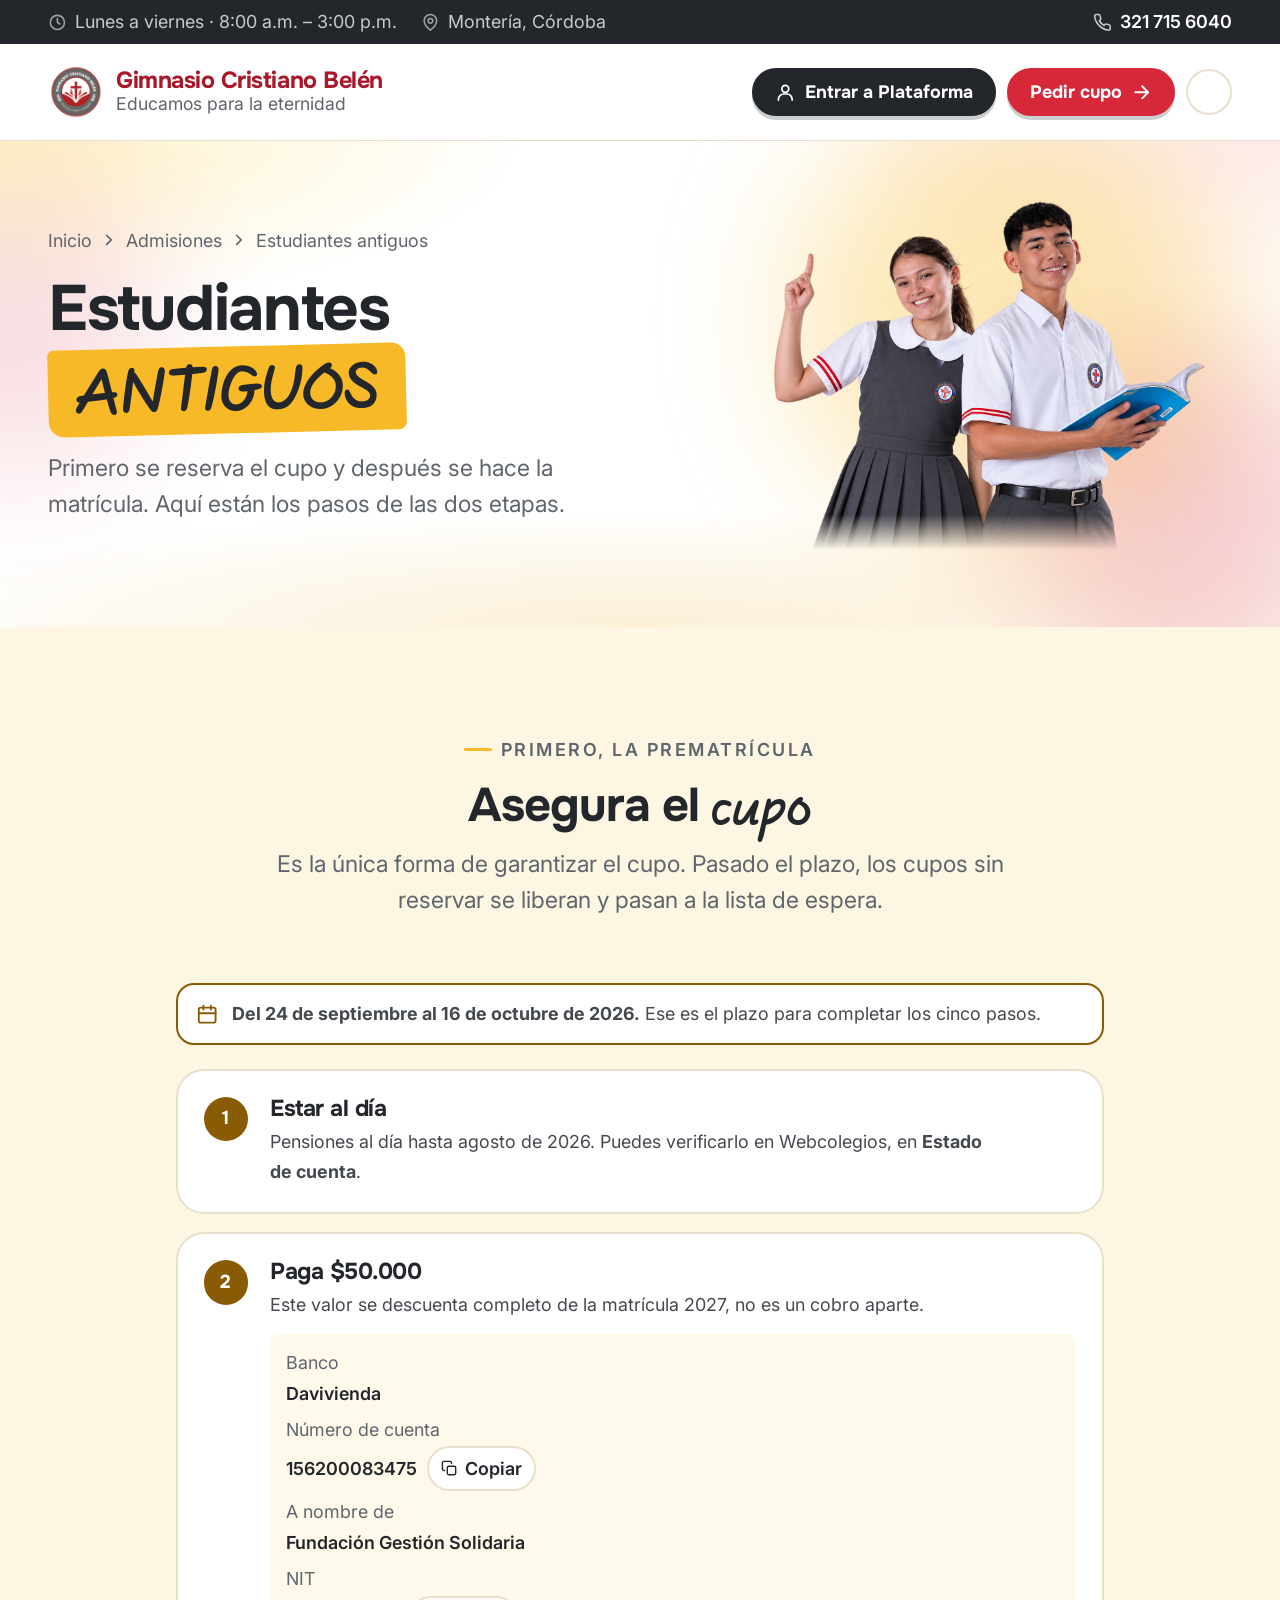
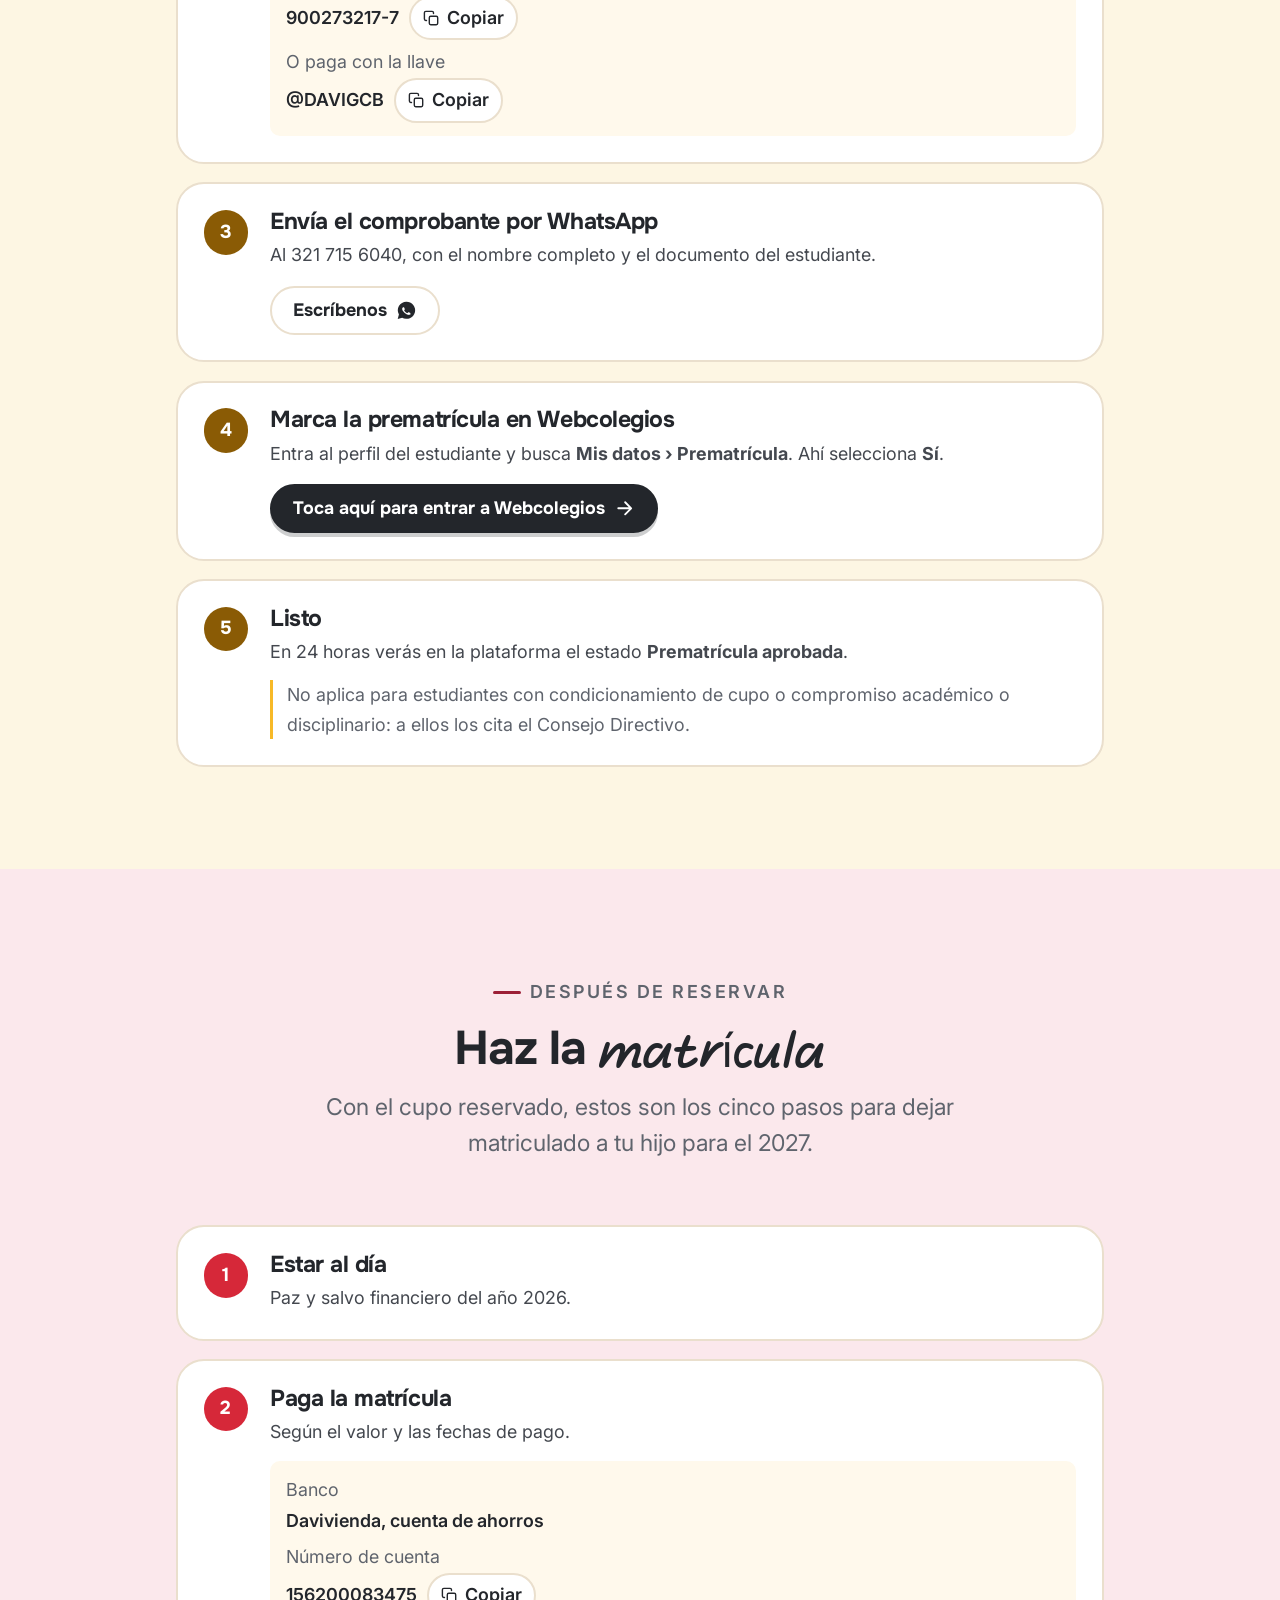
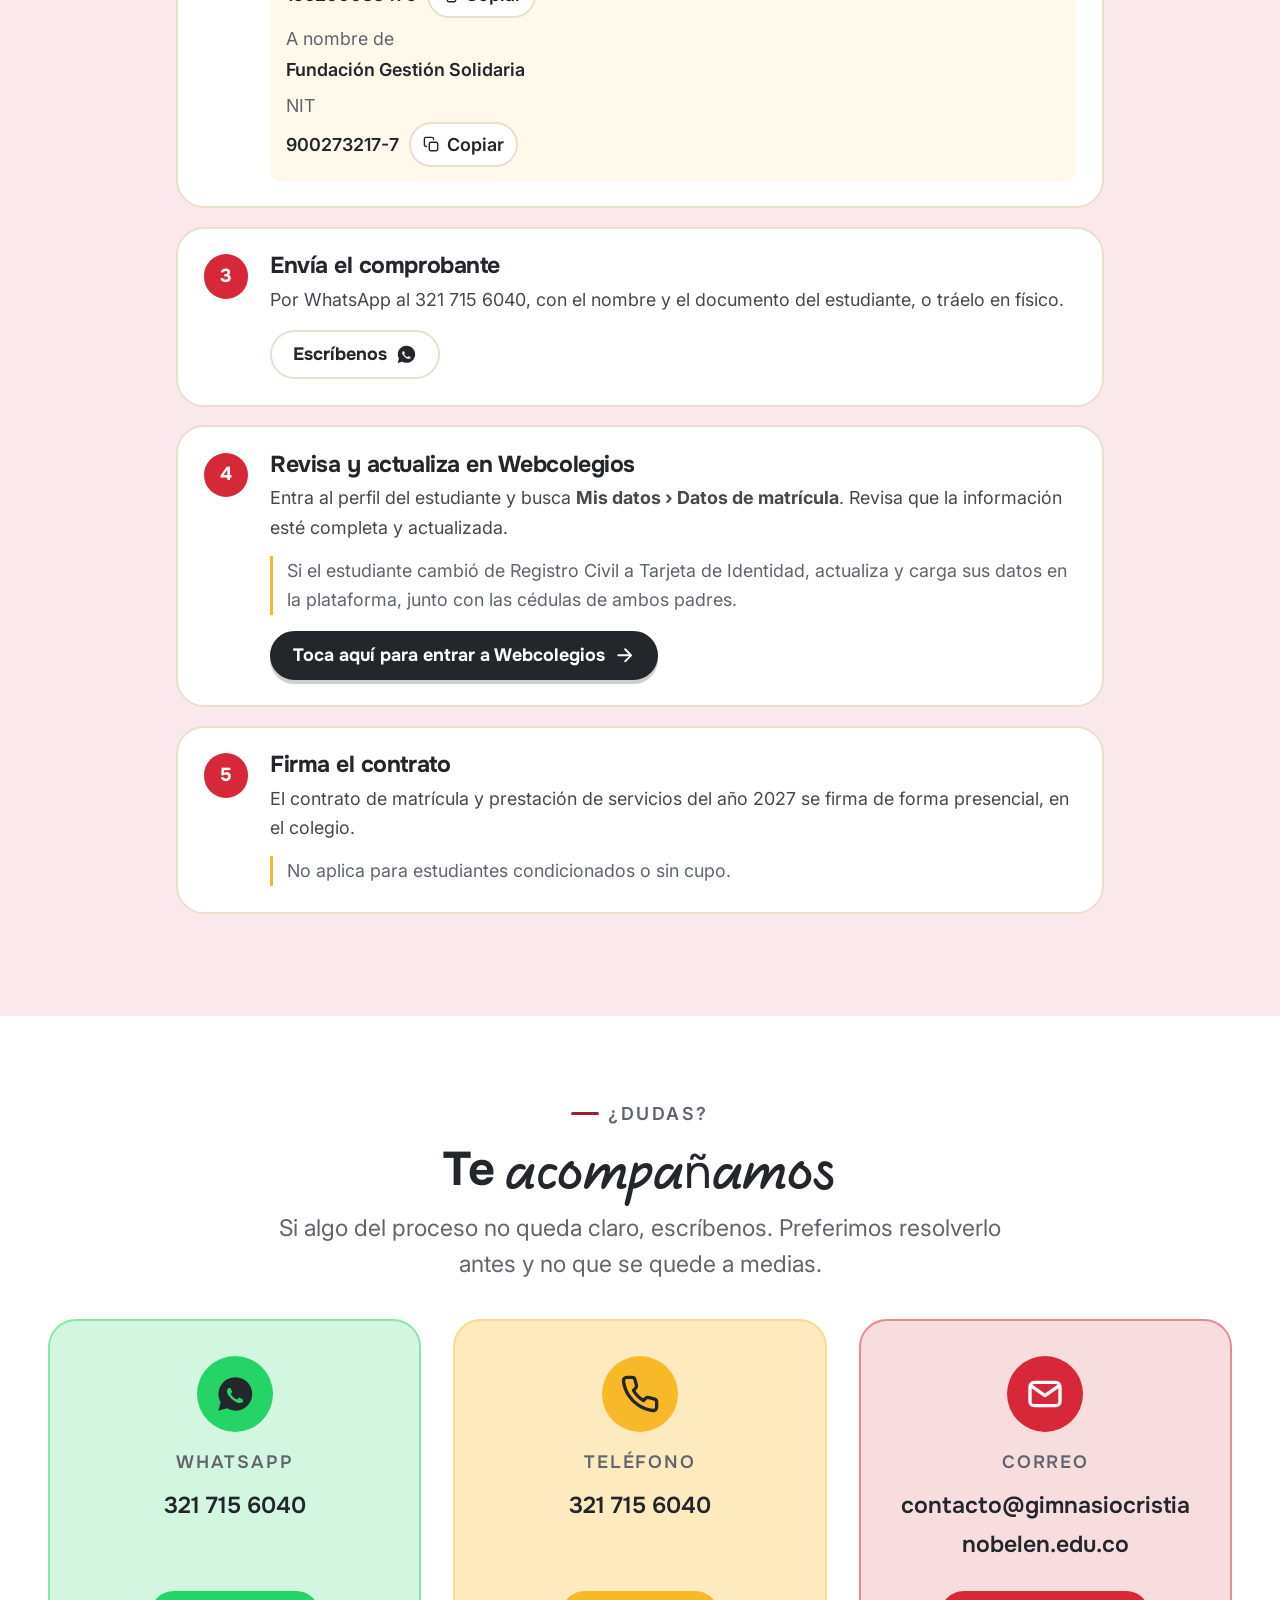
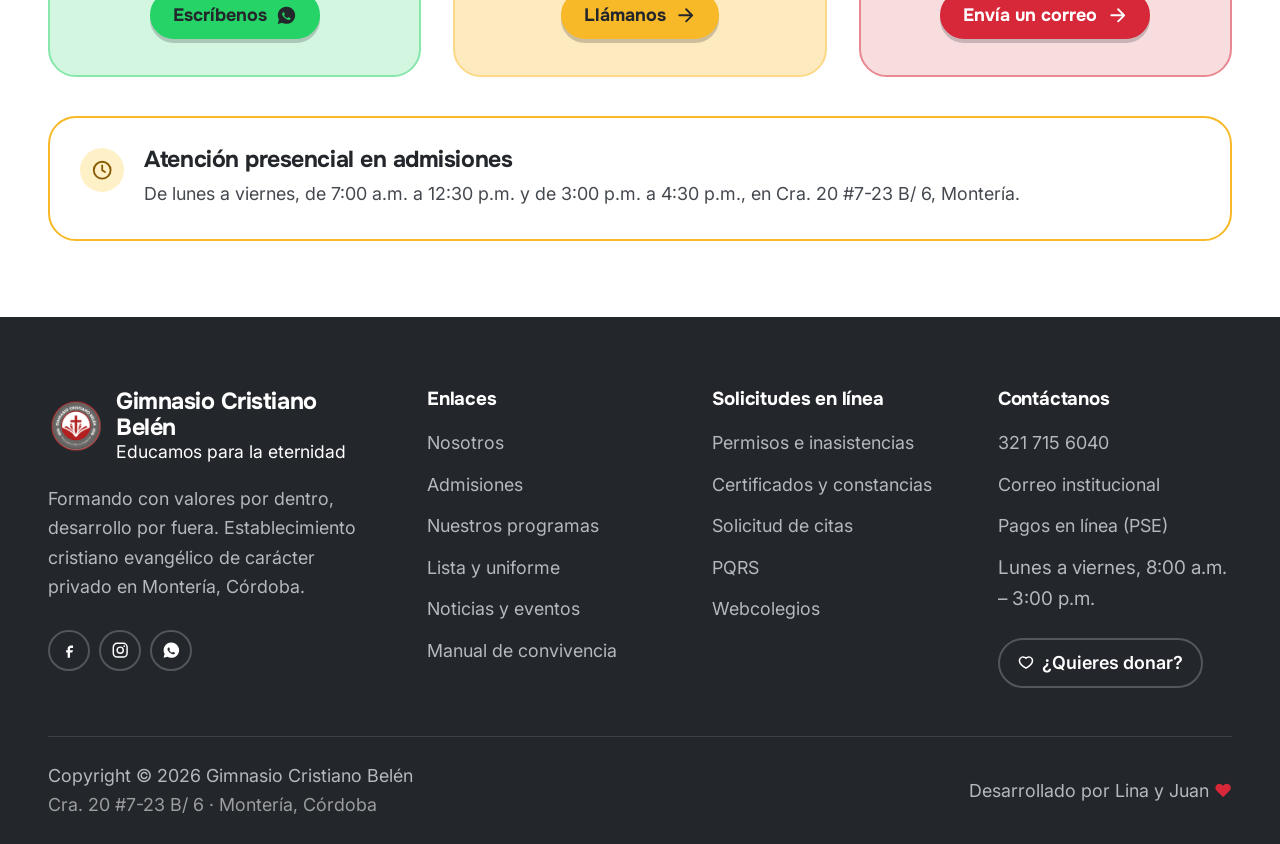
==== commit 115578da: "Redes reales en el pie y fuera el subtítulo de preguntas frecuentes Los iconos del pie seguían apunt" ====
--- a/admisiones-antiguos.html
+++ b/admisiones-antiguos.html
@@ -505,11 +505,9 @@
           Formando con valores por dentro, desarrollo por fuera. Establecimiento
           cristiano evangélico de carácter privado en Montería, Córdoba.
         </p>
-        <!-- TODO: reemplazar # por las URLs reales de las redes del colegio -->
         <div class="socials">
-          <a href="#" aria-label="Facebook"><svg viewBox="0 0 24 24" fill="currentColor" aria-hidden="true"><path d="M14 9h3V6h-3c-2.2 0-4 1.8-4 4v2H8v3h2v7h3v-7h3l1-3h-4v-2c0-.6.4-1 1-1Z"/></svg></a>
-          <a href="https://www.instagram.com/" target="_blank" rel="noopener" aria-label="Instagram"><svg viewBox="0 0 24 24" fill="none" stroke="currentColor" stroke-width="1.9" aria-hidden="true"><rect x="3" y="3" width="18" height="18" rx="5"/><circle cx="12" cy="12" r="4"/><circle cx="17.2" cy="6.8" r="1.1" fill="currentColor" stroke="none"/></svg></a>
-          <a href="#" aria-label="YouTube"><svg viewBox="0 0 24 24" fill="currentColor" aria-hidden="true"><path d="M22.5 7.5a3 3 0 0 0-2.1-2.1C18.6 5 12 5 12 5s-6.6 0-8.4.4A3 3 0 0 0 1.5 7.5 31 31 0 0 0 1.1 12c0 1.5.1 3 .4 4.5a3 3 0 0 0 2.1 2.1C5.4 19 12 19 12 19s6.6 0 8.4-.4a3 3 0 0 0 2.1-2.1c.3-1.5.4-3 .4-4.5s-.1-3-.4-4.5ZM9.9 15.1V8.9l5.4 3.1-5.4 3.1Z"/></svg></a>
+          <a href="https://www.facebook.com/gimnasiocristianobelen" target="_blank" rel="noopener" aria-label="Facebook"><svg viewBox="0 0 24 24" fill="currentColor" aria-hidden="true"><path d="M14 9h3V6h-3c-2.2 0-4 1.8-4 4v2H8v3h2v7h3v-7h3l1-3h-4v-2c0-.6.4-1 1-1Z"/></svg></a>
+          <a href="https://www.instagram.com/gimnasiocristianobelen/" target="_blank" rel="noopener" aria-label="Instagram"><svg viewBox="0 0 24 24" fill="none" stroke="currentColor" stroke-width="1.9" aria-hidden="true"><rect x="3" y="3" width="18" height="18" rx="5"/><circle cx="12" cy="12" r="4"/><circle cx="17.2" cy="6.8" r="1.1" fill="currentColor" stroke="none"/></svg></a>
           <a href="https://wa.me/message/7YWCVETQ3TKVC1" target="_blank" rel="noopener" aria-label="WhatsApp"><svg viewBox="0 0 24 24" fill="currentColor" aria-hidden="true"><path d="M12 2a10 10 0 0 0-8.6 15L2 22l5.2-1.4A10 10 0 1 0 12 2Zm5.3 14.1c-.2.6-1.3 1.2-1.8 1.2-.5.1-1 .1-1.7-.1-.4-.1-.9-.3-1.5-.6a11.3 11.3 0 0 1-4.4-4c-.3-.5-.7-1.2-.7-2.2s.5-1.5.7-1.7c.2-.2.4-.3.6-.3h.5c.2 0 .4 0 .5.4l.7 1.7c.1.1.1.3 0 .5l-.3.4-.3.3c-.1.1-.2.3 0 .5.2.3.7 1.1 1.4 1.8.9.8 1.7 1 2 1.2.2.1.4.1.5-.1l.7-.8c.2-.2.3-.2.5-.1l1.6.8c.2.1.4.2.4.3.1.2.1.6 0 1Z"/></svg></a>
         </div>
       </div>
--- a/assets/css/layout.css
+++ b/assets/css/layout.css
@@ -190,7 +190,11 @@
 .menu__link:hover,
 .menu__item.is-open > .menu__link { background: var(--rojo-tint-suave); color: var(--rojo-ink); }
 
-.menu__link[aria-current="page"] { color: var(--rojo-ink); font-weight: 600; }
+.menu__link[aria-current="page"] {
+  background: var(--rojo-tint-suave);
+  color: var(--rojo-ink);
+  font-weight: 600;
+}
 
 .caret {
   width: 1em;
@@ -353,6 +357,7 @@
 .mobile-menu a[aria-current="page"]:not(.btn),
 .mobile-menu__sub a[aria-current="page"]:not(.btn),
 .mobile-menu summary[aria-current="page"] {
+  background: var(--rojo-tint-suave);
   color: var(--rojo-ink);
   font-weight: 600;
 }
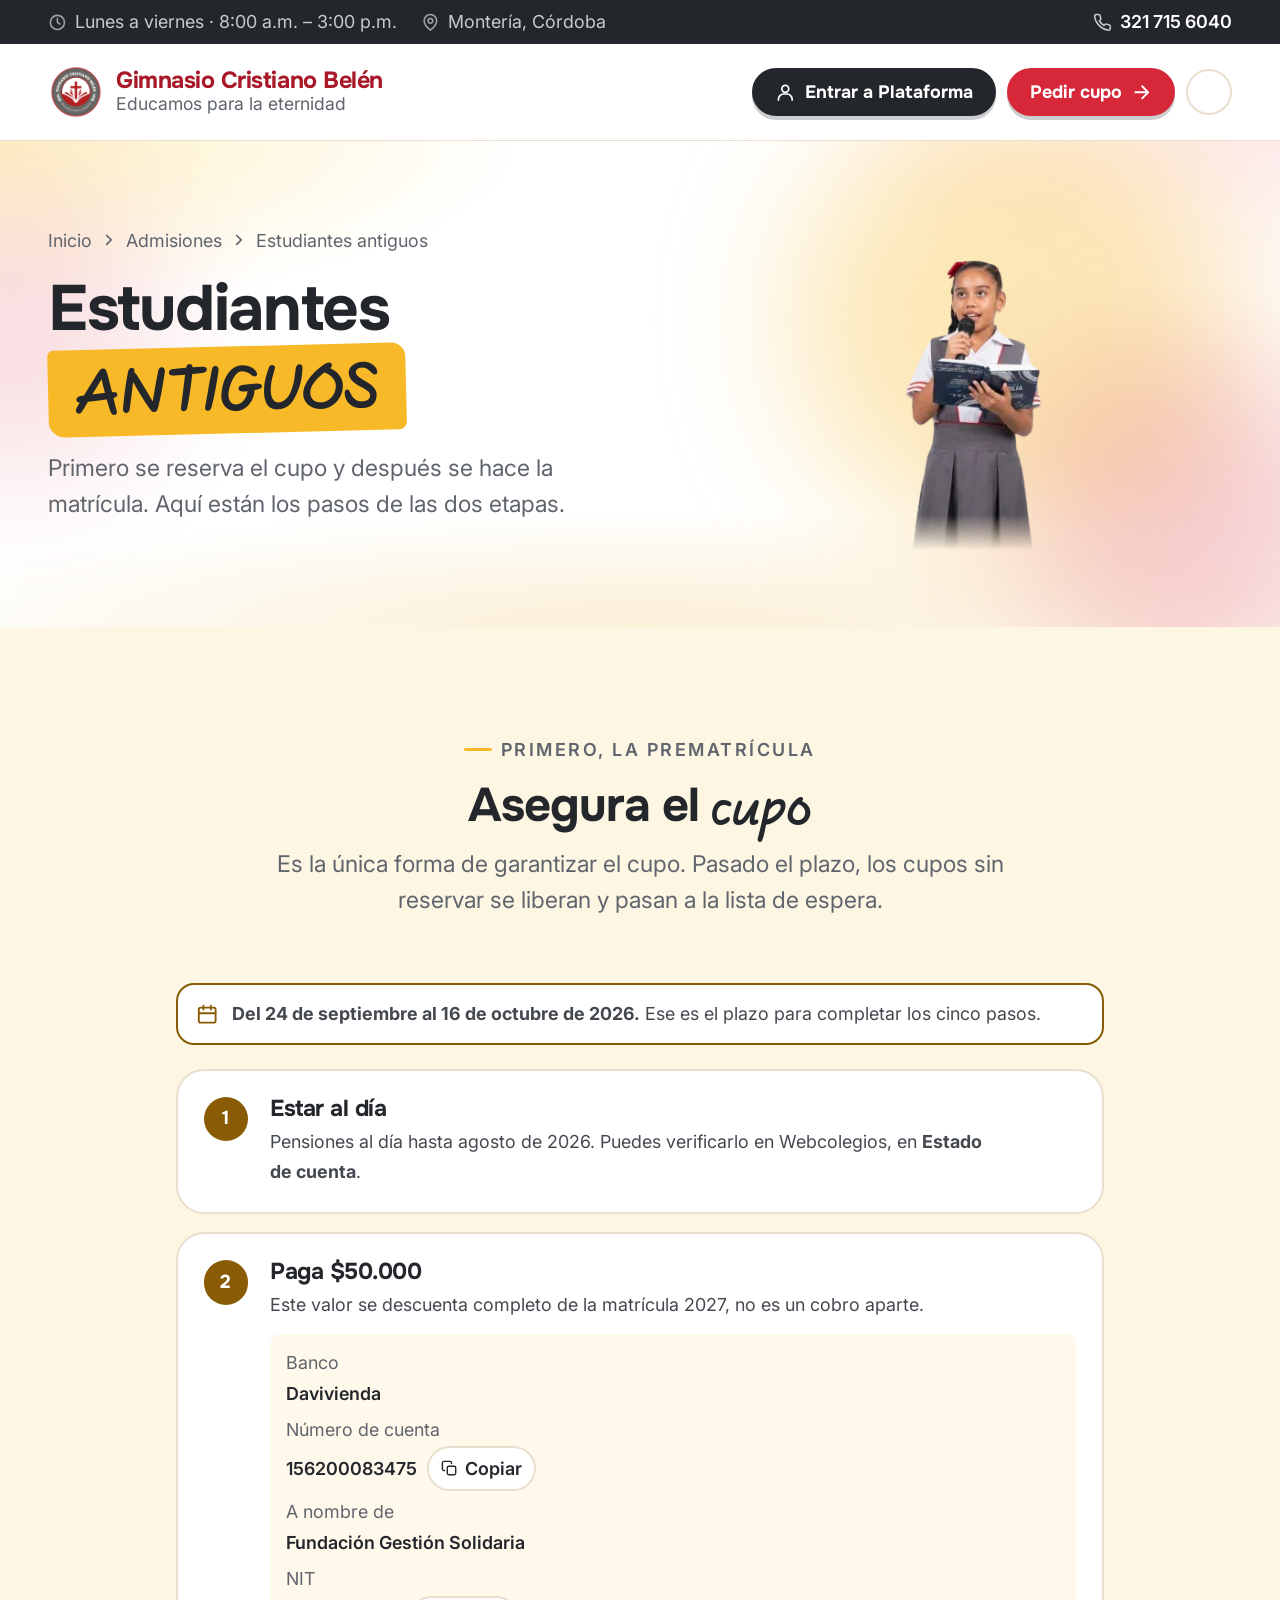
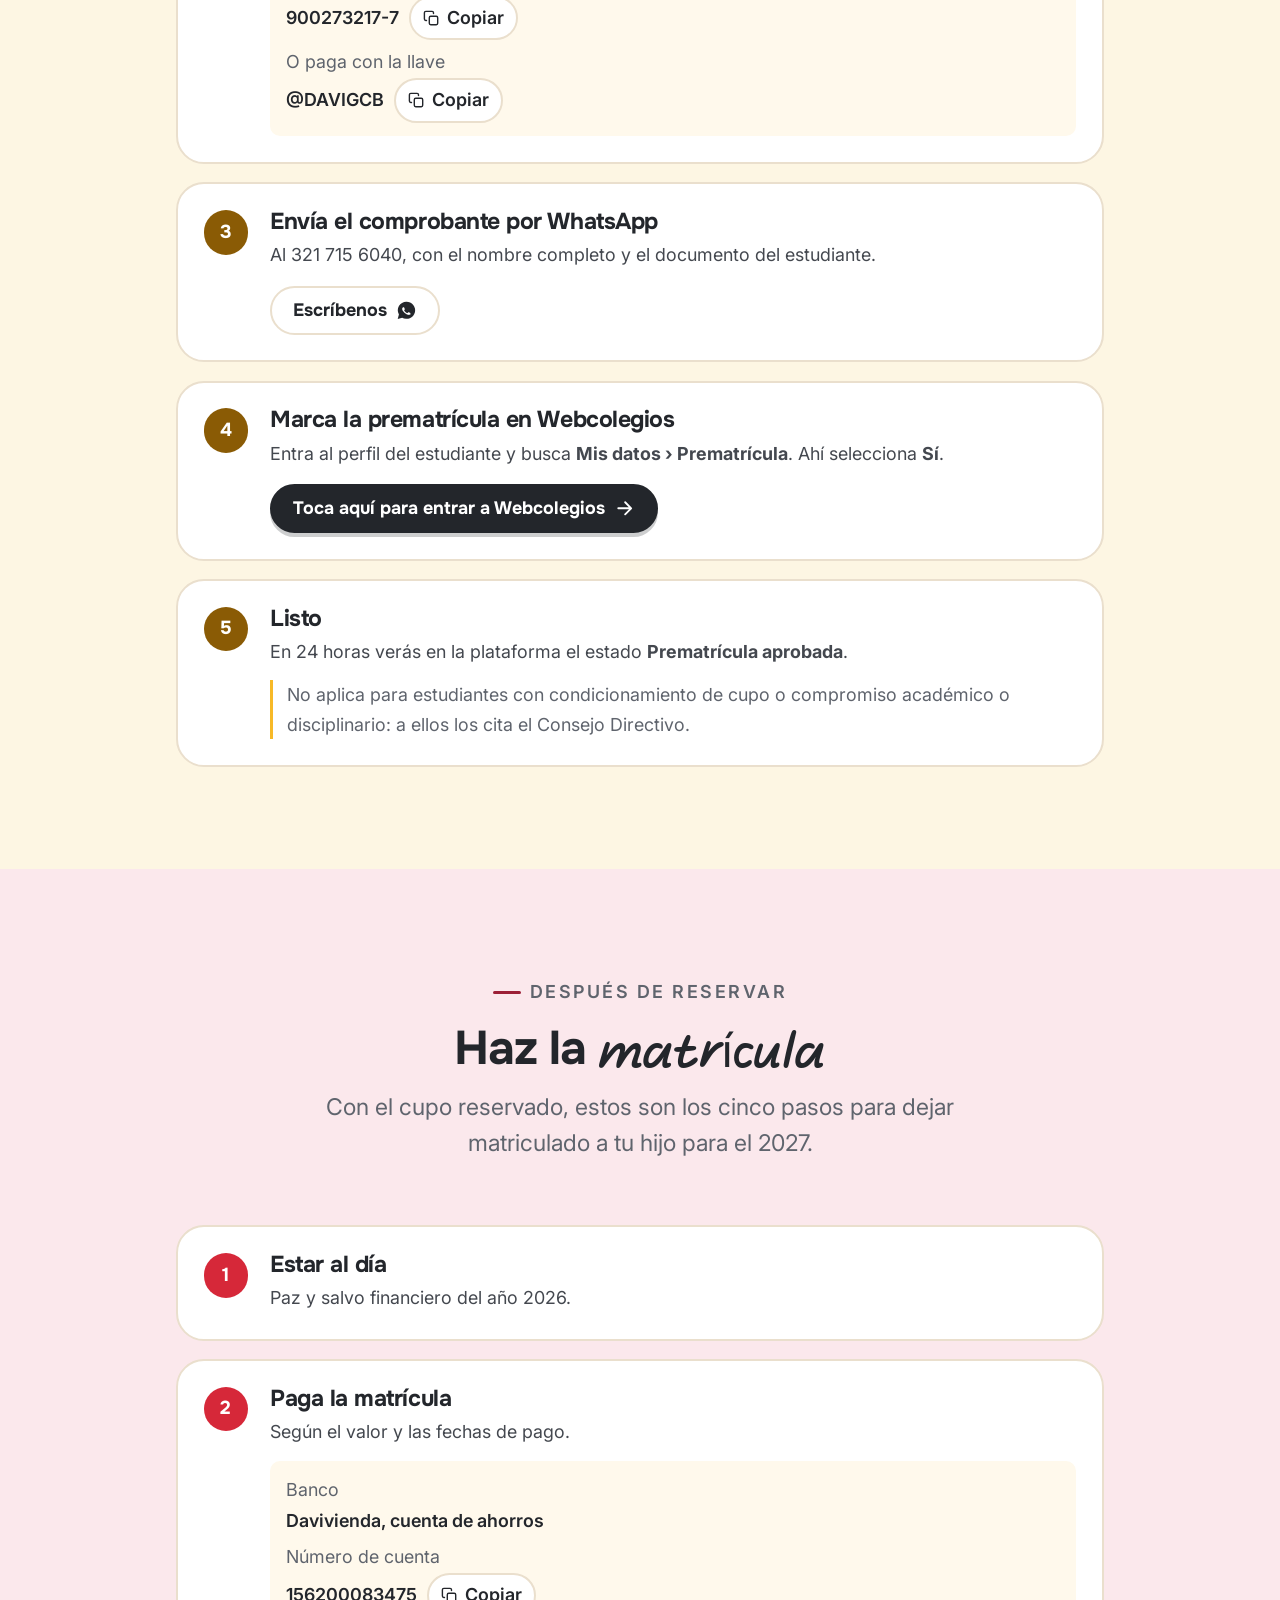
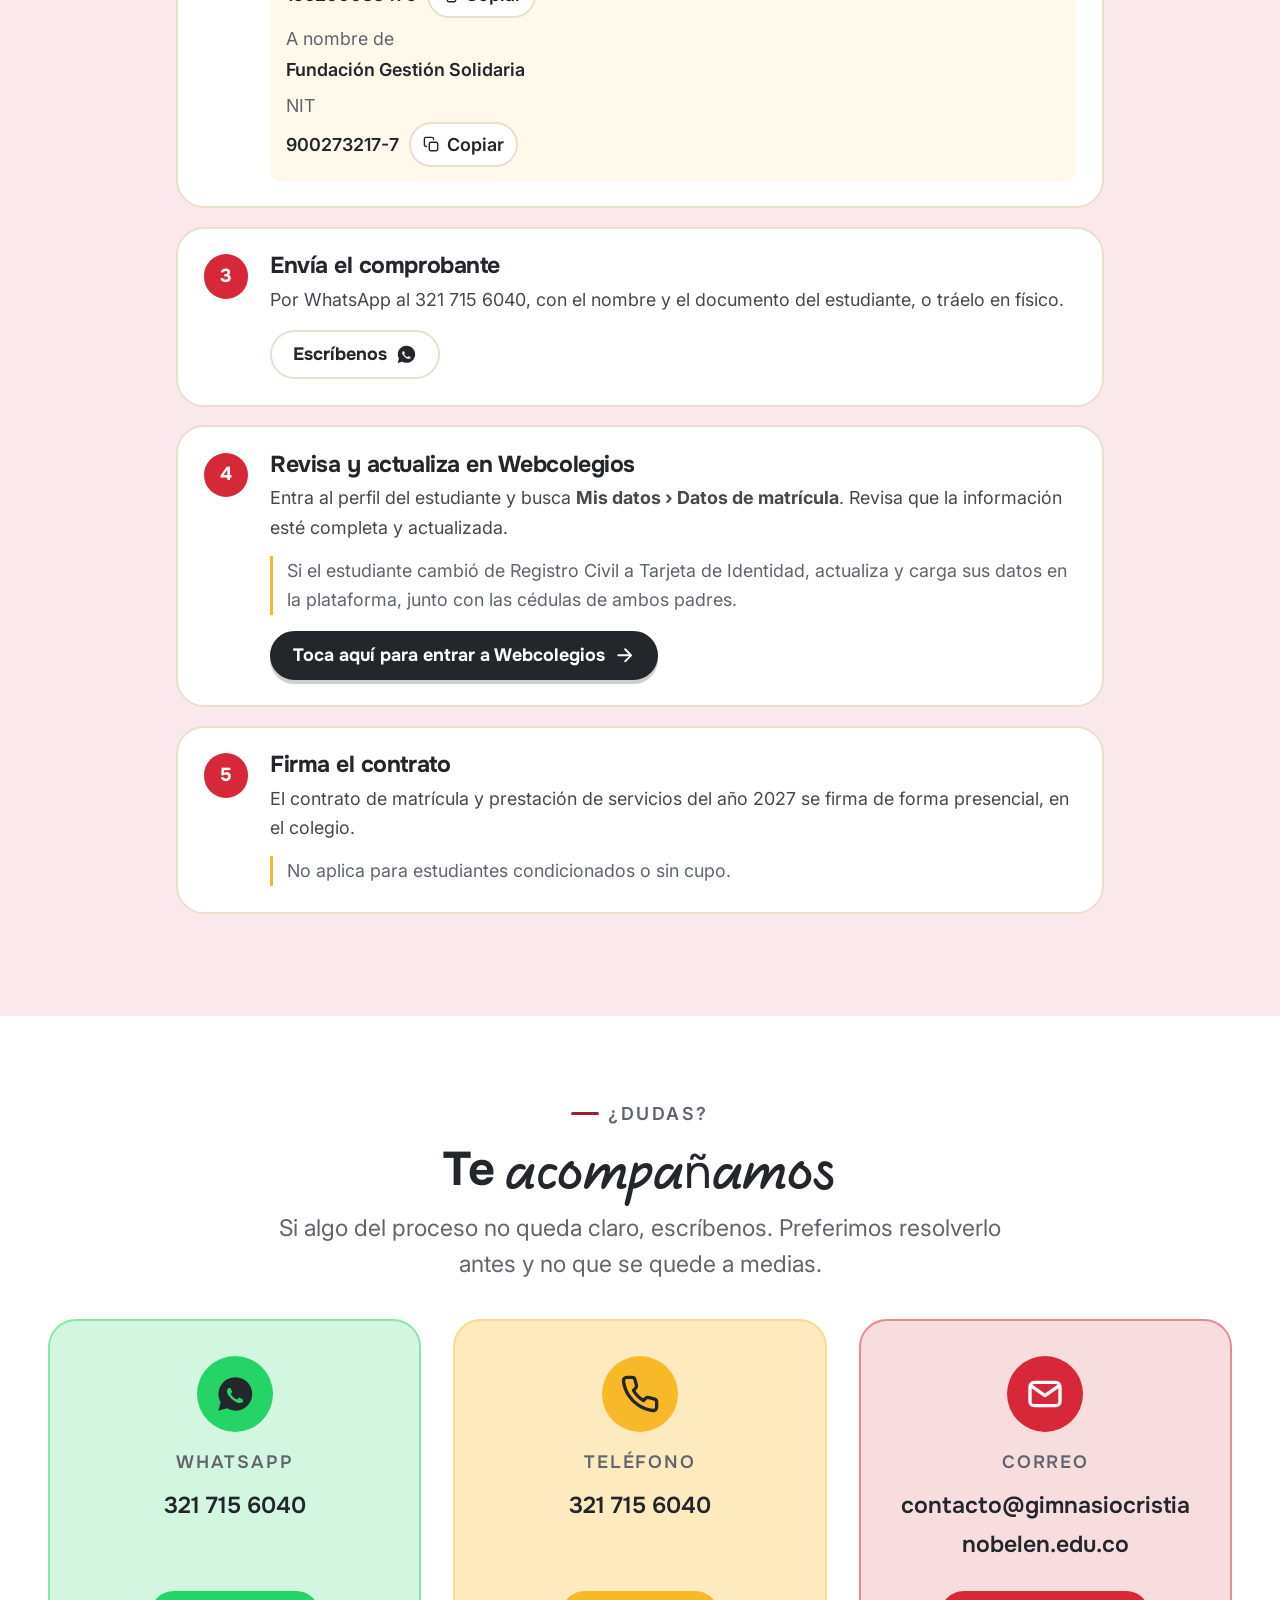
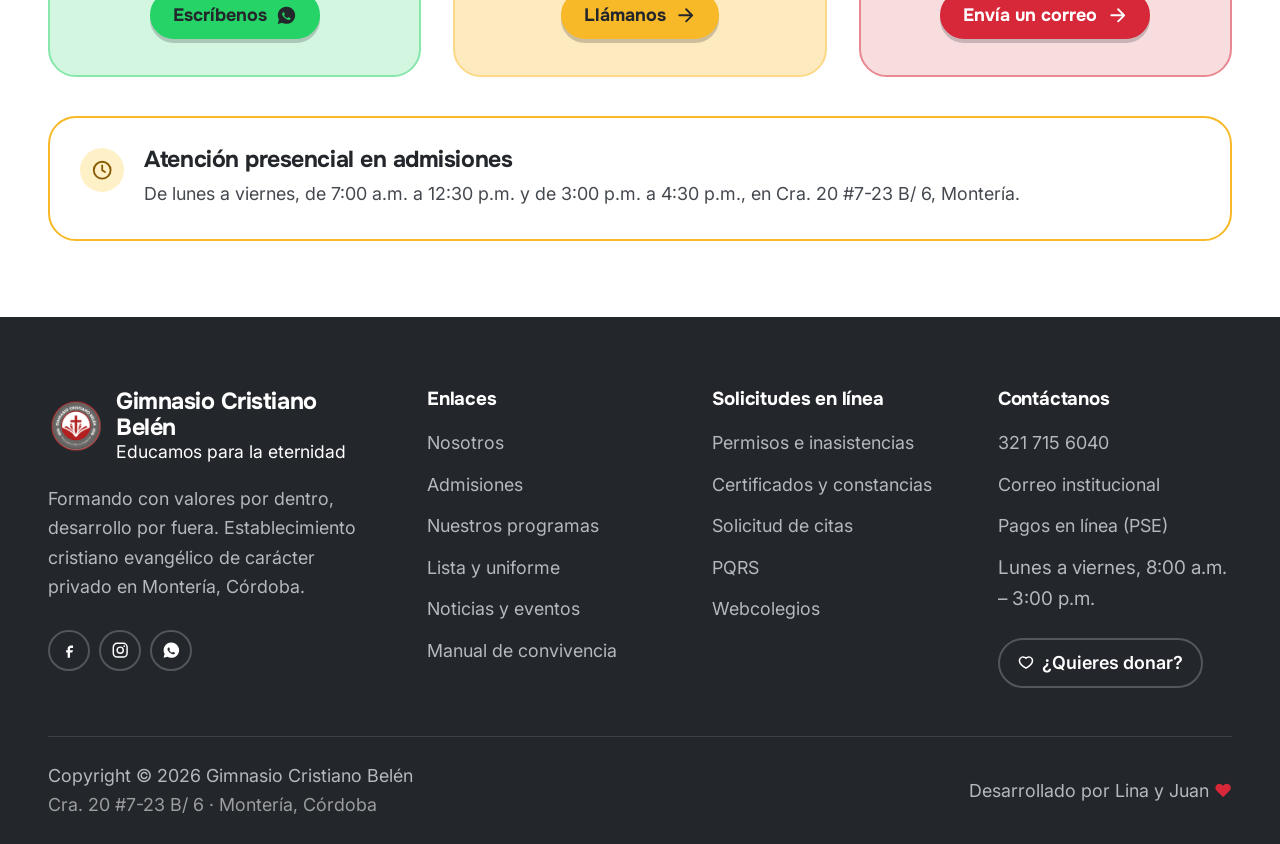
==== commit 9587cff8: "fix/images" ====
--- a/admisiones-antiguos.html
+++ b/admisiones-antiguos.html
@@ -166,7 +166,7 @@
     </div>
 
     <div class="pagehead__media reveal-img" style="--i:2">
-      <img src="assets/img/estudiantesecundarios.png" alt="Estudiantes de secundaria del Gimnasio Cristiano Belén" width="1536" height="1024" fetchpriority="high" decoding="async">
+      <img src="assets/img/primaria-estudiante.png" alt="Estudiante de primaria del Gimnasio Cristiano Belén leyendo la Biblia frente al micrófono" width="576" height="384" fetchpriority="high" decoding="async">
     </div>
   </div>
 </section>
--- a/assets/css/layout.css
+++ b/assets/css/layout.css
@@ -1038,111 +1038,46 @@
 }
 
 /* ============================================================
-   TESTIMONIOS
+   VIDA BELENISTA EN VIDEO
    ============================================================ */
 
-.testimonials {
+/* Tres reels de Instagram. El alto lo fija embed.js según el video, así
+   que solo se controla el ancho de cada columna. Instagram pone su propio
+   min-width de 326px y márgenes al blockquote: se anulan para que el
+   reproductor llene la columna sin desbordarla. Los reels no miden
+   todos lo mismo, así que se centran en vertical. */
+.reels {
   display: grid;
   grid-template-columns: repeat(3, 1fr);
   gap: clamp(1.25rem, 2.5vw, 2rem);
-}
-
-.testimonial {
-  position: relative;
-  display: flex;
-  flex-direction: column;
+  align-items: center;
+}
+
+.reel { min-width: 0; }
+
+.reel .instagram-media,
+.reel iframe {
+  min-width: 0 !important;
+  width: 100% !important;
+  max-width: 100% !important;
+  margin: 0 !important;
+  border-radius: var(--r-lg) !important;
+  box-shadow: var(--shadow-md) !important;
+}
+
+/* Mientras carga, o si embed.js no llega, el blockquote es una tarjeta
+   con el enlace al reel. */
+.reel blockquote.instagram-media {
+  display: grid;
+  place-items: center;
+  aspect-ratio: 9 / 16;
+  padding: 1.5rem;
   background: var(--surface);
-  border-radius: var(--r-lg);
-  overflow: hidden;
-  box-shadow: var(--shadow-md);
-  transition: transform 0.3s var(--ease);
-}
-
-/* Al pasar el cursor se amplía la tarjeta entera, no la foto de dentro. */
-.testimonial:hover { transform: scale(1.025); }
-
-.testimonial__media { position: relative; aspect-ratio: 3 / 4; background: var(--ink); }
-
-.testimonial__media img {
-  width: 100%;
-  height: 100%;
-  object-fit: cover;
-}
-
-/* Botón de reproducción sin velo: antes llevaba un degradado oscuro
-   encima de toda la foto. */
-.testimonial__play {
-  position: absolute;
-  inset: 0;
-  display: grid;
-  place-items: center;
-  background: none;
-}
-
-.testimonial__play span {
-  display: grid;
-  place-items: center;
-  width: 3.5rem;
-  height: 3.5rem;
-  background: var(--surface);
-  border-radius: var(--r-full);
-  transition: transform 0.3s var(--ease-back);
-}
-
-.testimonial__play:hover span { transform: scale(1.12); }
-.testimonial__play svg {
-  width: 40%;
-  height: 40%;
-  fill: var(--rojo);
-  transform: translateX(4%);
-}
-
-/* El video sustituye a la foto dentro de la propia tarjeta: ocupa el
-   mismo hueco y el botón desaparece al arrancar. */
-.testimonial__video {
-  position: absolute;
-  inset: 0;
-  width: 100%;
-  height: 100%;
-  object-fit: cover;
-  background: var(--ink);
-}
-
-.testimonial__media.is-playing .testimonial__play { display: none; }
-
-.testimonial__foot {
-  display: flex;
-  align-items: center;
-  justify-content: space-between;
-  gap: 1rem;
-  padding: 1.1rem 1.25rem;
-}
-
-.testimonial__name {
-  display: block;
-  font-family: var(--font-display);
-  font-weight: 600;
-  color: var(--ink);
-  line-height: 1.25;
-}
-
-.testimonial__grade { display: block; font-size: var(--step--1); color: var(--muted); }
-
-.testimonial__seal {
-  display: grid;
-  place-items: center;
-  width: 2.4rem;
-  height: 2.4rem;
-  flex: none;
-  border-radius: var(--r-full);
-  background: var(--verde-tint);
-  color: var(--verde-ink);
-}
-
-.testimonial__seal svg { width: 1.2rem; height: 1.2rem; }
+  text-align: center;
+}
 
 @media (max-width: 900px) {
-  .testimonials { grid-template-columns: 1fr; max-width: 24rem; margin-inline: auto; }
+  .reels { grid-template-columns: 1fr; max-width: 24rem; margin-inline: auto; }
 }
 
 /* ============================================================
--- a/assets/css/paginas.css
+++ b/assets/css/paginas.css
@@ -123,8 +123,8 @@
   gap: clamp(1.25rem, 2.5vw, 2rem);
 }
 
-/* Las dos tarjetas se estiran hasta igualar la columna del equipo, que
-   con la foto cuadrada es más alta. Con `align-content: start` se
+/* Las dos tarjetas se estiran hasta igualar la columna del equipo
+   cuando esta es más alta. Con `align-content: start` se
    quedaban arriba y dejaban un hueco vacío debajo de «Visión». */
 .purpose__cards {
   display: grid;
@@ -226,17 +226,19 @@
 /* El margen inferior es lo que separa el texto de la foto. */
 .team__intro { margin-top: 0.85rem; margin-bottom: 1.75rem; }
 
-/* Foto de grupo del cuerpo docente. Parte de un cuadrado y crece con
-   `flex: 1` si la tarjeta se estira hasta la altura de la columna de al
-   lado: el alto sobrante se lo queda la foto y no queda hueco vacío. El
-   recorte lo hace `object-fit`, así que sirve cualquier foto sin
-   reencuadrarla. */
+/* Foto de grupo del cuerpo docente. Parte de 4:3, la proporción de la
+   foto, porque en un cuadrado se cortaban los profes de los extremos; y
+   crece con `flex: 1` si la tarjeta se estira hasta la altura de la
+   columna de al lado: el alto sobrante se lo queda la foto y no queda
+   hueco vacío. Si al crecer hay que recortar, se sacrifica el techo, no
+   las caras: el encuadre va anclado abajo. */
 .team__foto {
   flex: 1 1 auto;
   width: 100%;
   min-height: 0;
-  aspect-ratio: 1 / 1;
+  aspect-ratio: 4 / 3;
   object-fit: cover;
+  object-position: center bottom;
   border-radius: var(--r-md);
   box-shadow: var(--shadow-sm);
 }
@@ -693,13 +695,6 @@
 .tramite--mostaza  .tramite__icon { background: var(--mostaza-tint);  color: var(--mostaza-ink); }
 .tramite--verde    .tramite__icon { background: var(--verde-tint);    color: var(--verde-ink); }
 .tramite--morado   .tramite__icon { background: var(--morado-tint);   color: var(--morado-ink); }
-
-/* Trámite cuyo formulario todavía no tiene URL publicada. */
-.btn[disabled] {
-  opacity: 0.55;
-  cursor: not-allowed;
-  pointer-events: none;
-}
 
 /* ============================================================
    PASOS  (solicitudes.html)
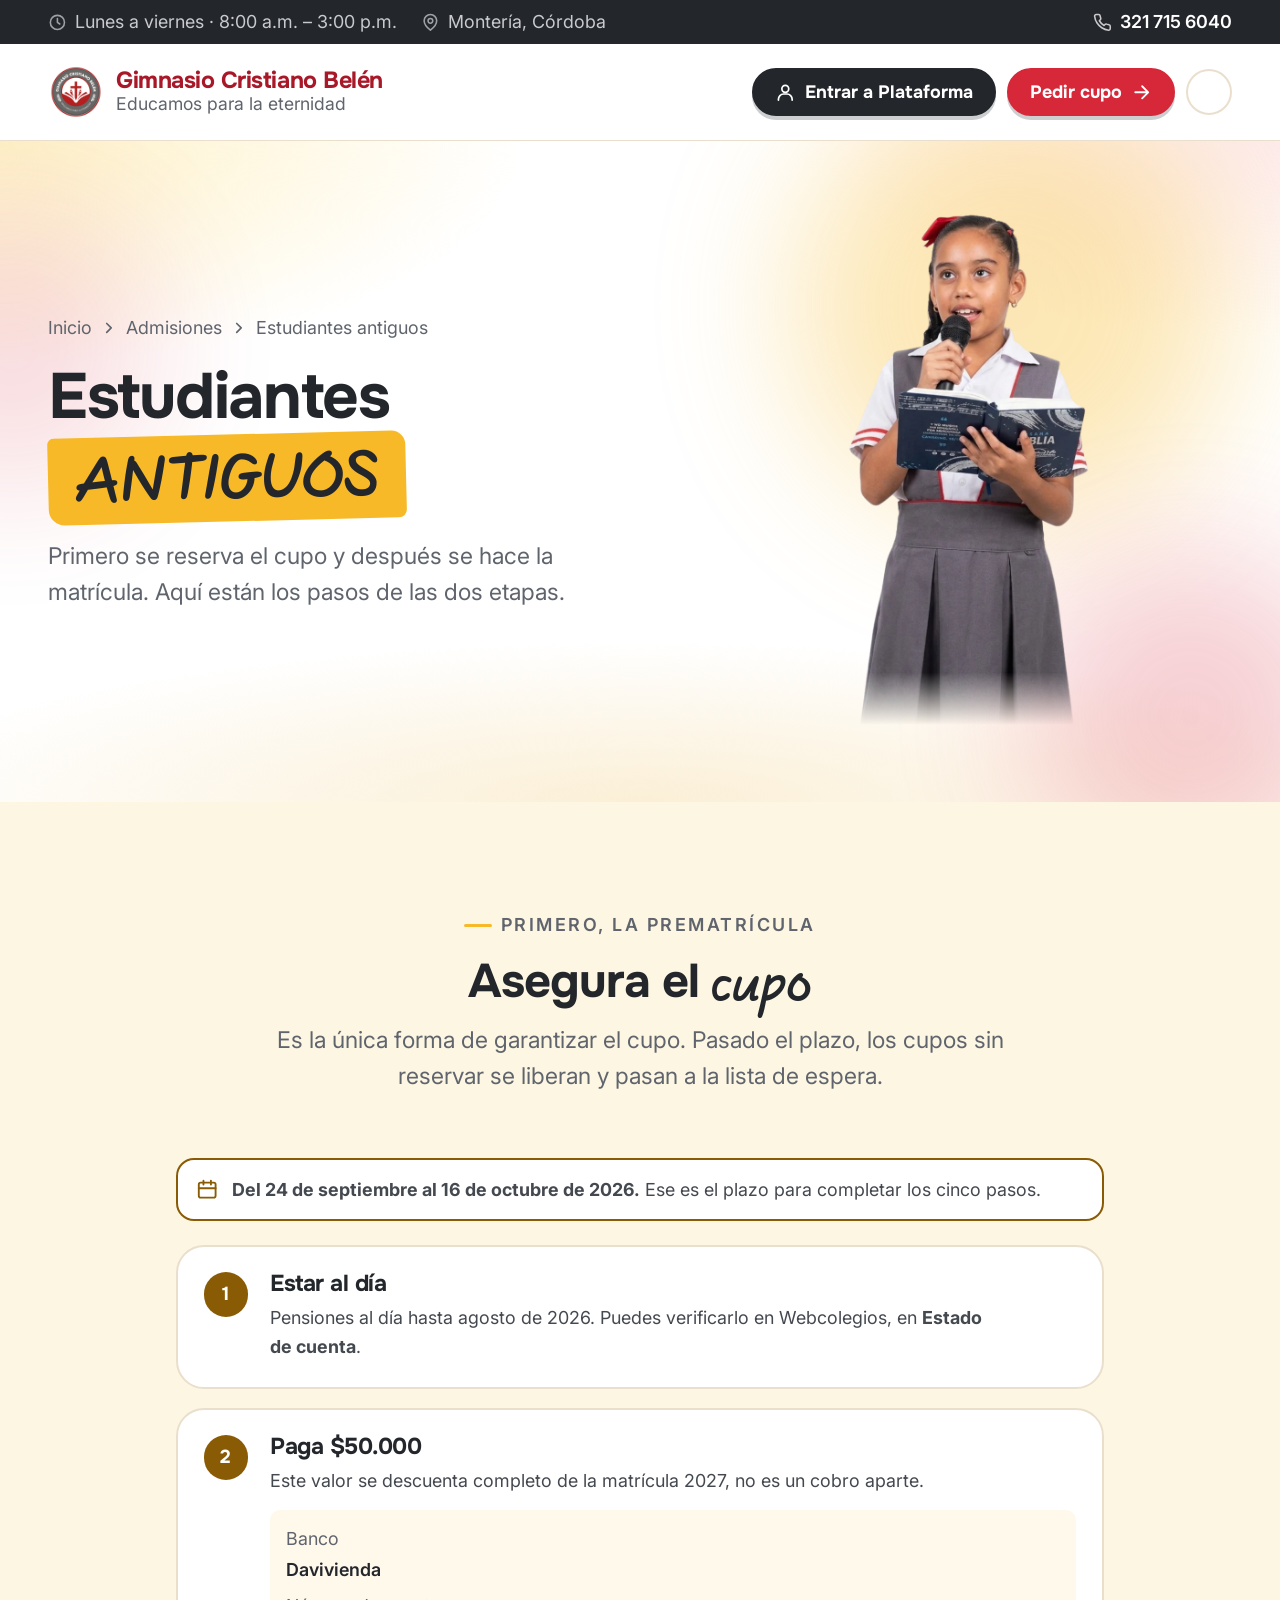
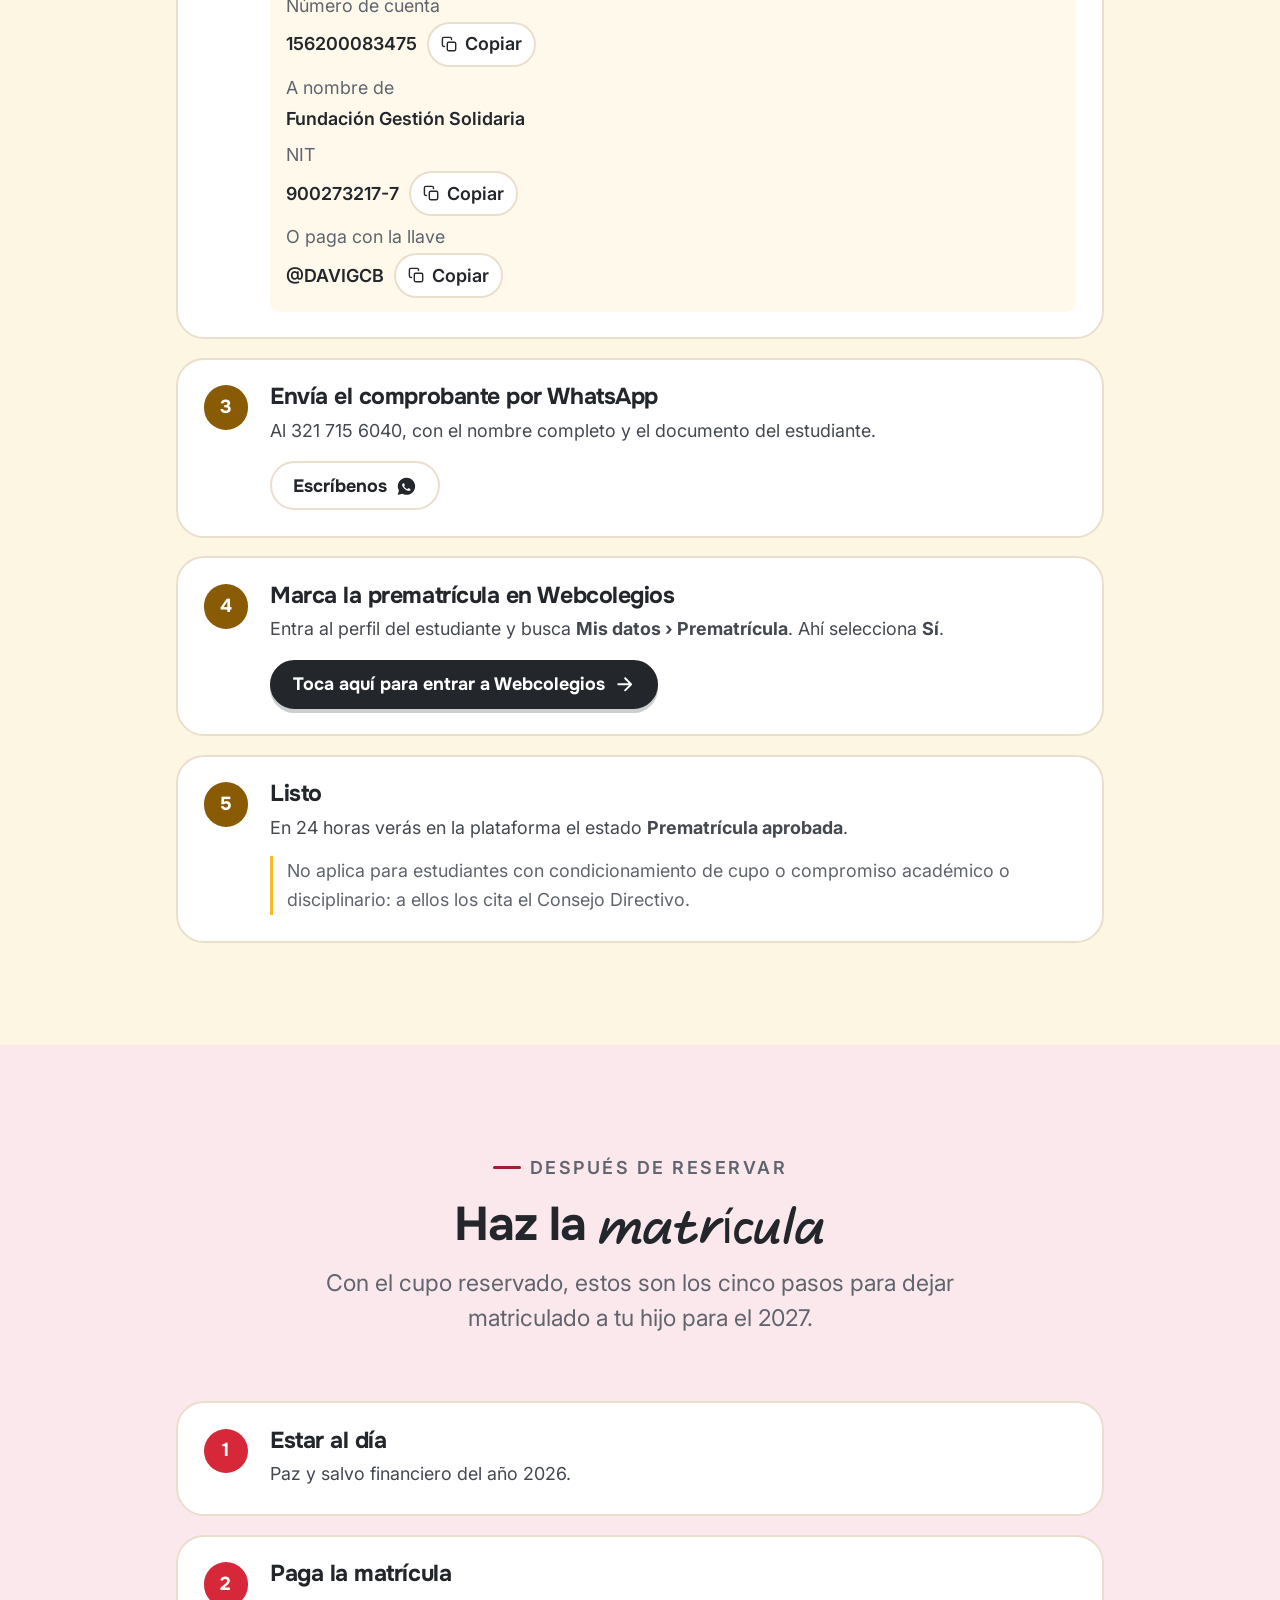
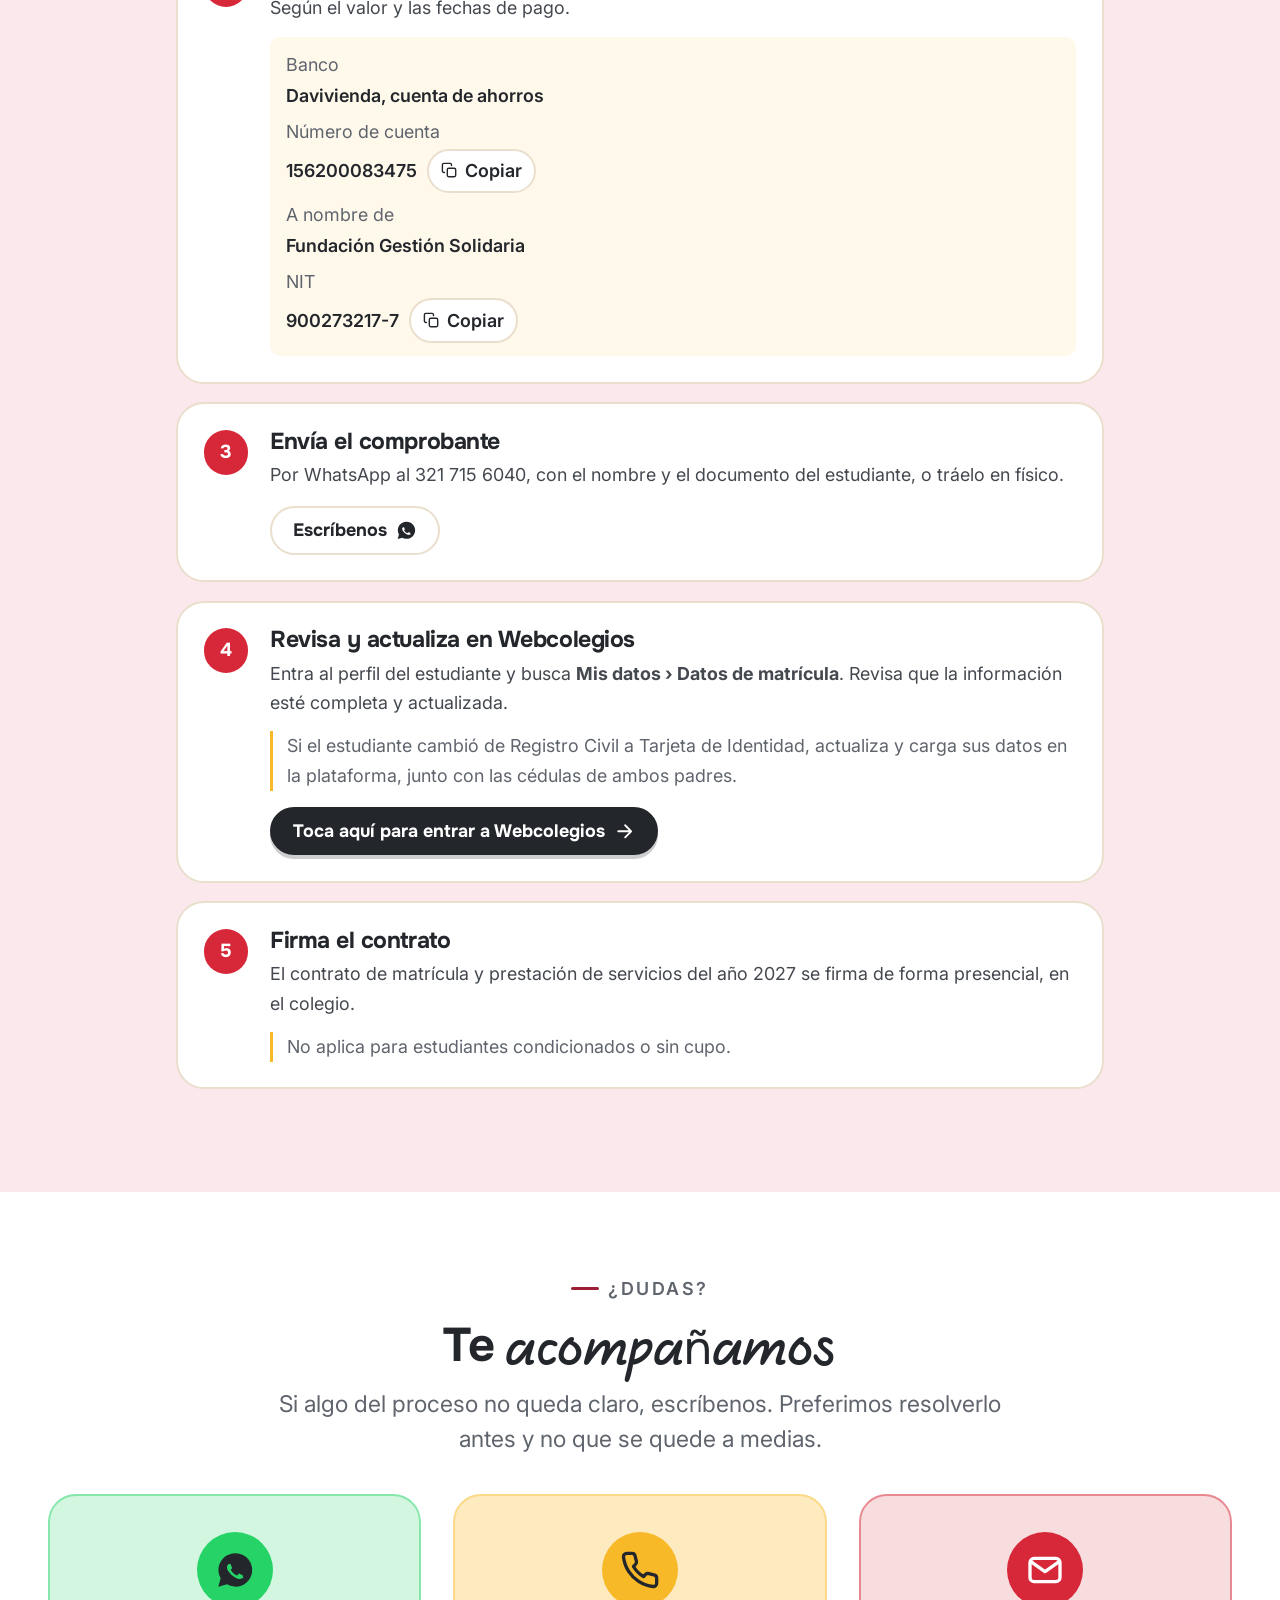
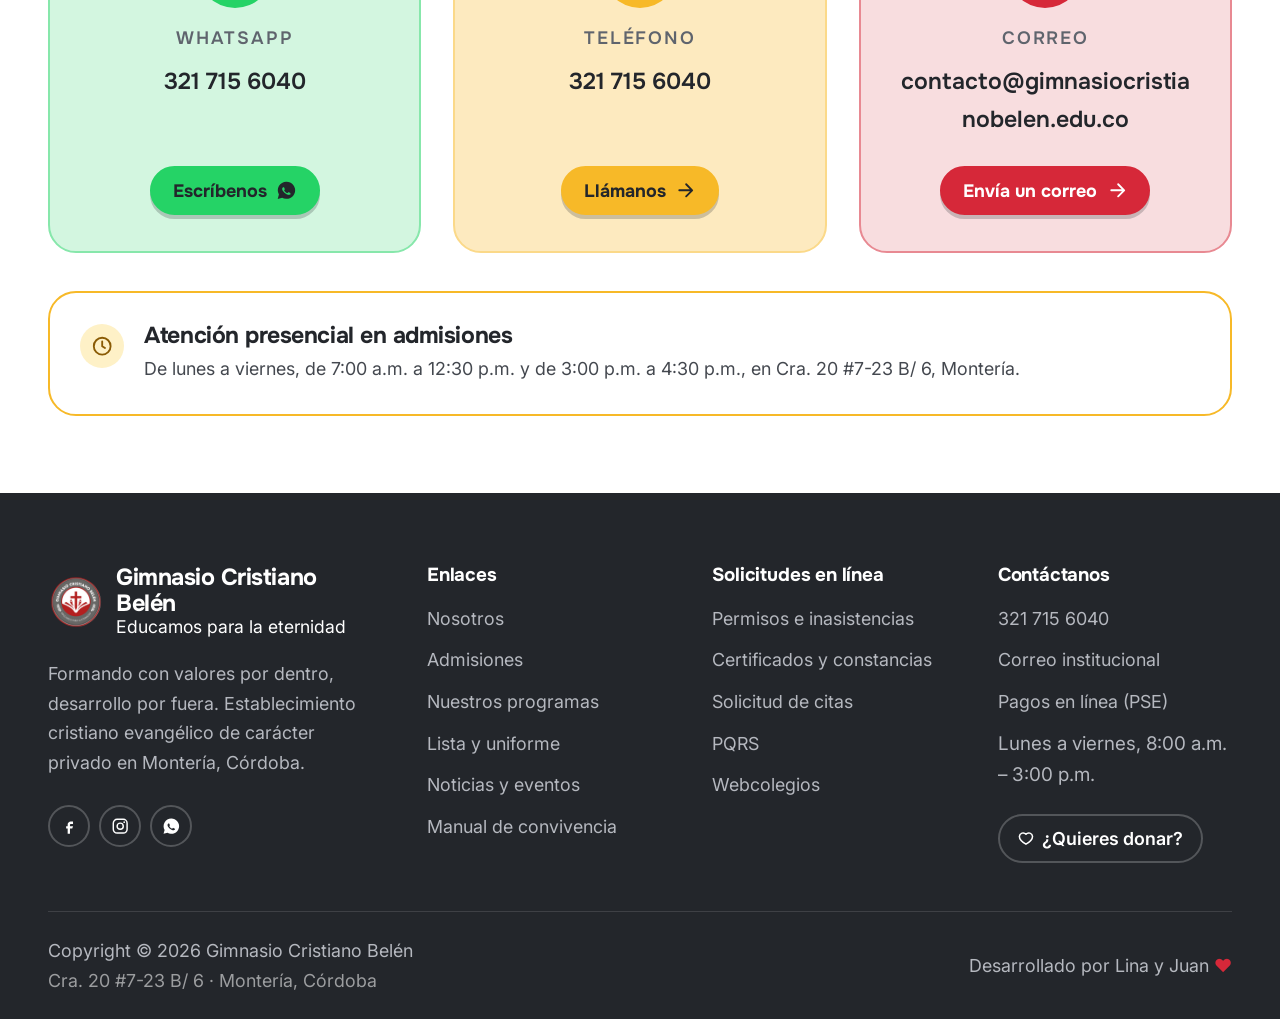
==== commit ee91fc4d: "Fotos nuevas en alta calidad en todas las páginas y reels como tarjetas propias Las fotos de estudia" ====
--- a/admisiones-antiguos.html
+++ b/admisiones-antiguos.html
@@ -166,7 +166,7 @@
     </div>
 
     <div class="pagehead__media reveal-img" style="--i:2">
-      <img src="assets/img/primaria-estudiante.png" alt="Estudiante de primaria del Gimnasio Cristiano Belén leyendo la Biblia frente al micrófono" width="576" height="384" fetchpriority="high" decoding="async">
+      <img src="assets/img/primaria-estudiante.webp" alt="Estudiante de primaria del Gimnasio Cristiano Belén leyendo la Biblia frente al micrófono" width="1154" height="1154" fetchpriority="high" decoding="async">
     </div>
   </div>
 </section>
--- a/assets/css/layout.css
+++ b/assets/css/layout.css
@@ -1041,43 +1041,101 @@
    VIDA BELENISTA EN VIDEO
    ============================================================ */
 
-/* Tres reels de Instagram. El alto lo fija embed.js según el video, así
-   que solo se controla el ancho de cada columna. Instagram pone su propio
-   min-width de 326px y márgenes al blockquote: se anulan para que el
-   reproductor llene la columna sin desbordarla. Los reels no miden
-   todos lo mismo, así que se centran en vertical. */
+/* Tres reels de Instagram como tarjetas propias: portada vertical 9:16,
+   botón de play y pie con el título. Todas miden lo mismo porque la
+   proporción la fija la caja, no el video. El enlace abre el reel en
+   Instagram. */
 .reels {
   display: grid;
   grid-template-columns: repeat(3, 1fr);
   gap: clamp(1.25rem, 2.5vw, 2rem);
-  align-items: center;
-}
-
-.reel { min-width: 0; }
-
-.reel .instagram-media,
-.reel iframe {
-  min-width: 0 !important;
-  width: 100% !important;
-  max-width: 100% !important;
-  margin: 0 !important;
-  border-radius: var(--r-lg) !important;
-  box-shadow: var(--shadow-md) !important;
-}
-
-/* Mientras carga, o si embed.js no llega, el blockquote es una tarjeta
-   con el enlace al reel. */
-.reel blockquote.instagram-media {
+}
+
+.reel {
+  position: relative;
+  display: block;
+  aspect-ratio: 9 / 16;
+  overflow: hidden;
+  border-radius: var(--r-lg);
+  background: var(--ink);
+  box-shadow: var(--shadow-md);
+  color: #fff;
+  text-decoration: none;
+  transition: transform 0.3s var(--ease);
+}
+
+.reel:hover { transform: scale(1.025); }
+.reel:focus-visible { outline: 3px solid var(--ink); outline-offset: 4px; }
+
+.reel__poster {
+  position: absolute;
+  inset: 0;
+  width: 100%;
+  height: 100%;
+  object-fit: cover;
+}
+
+.reel__play {
+  position: absolute;
+  top: 42%;
+  left: 50%;
   display: grid;
   place-items: center;
-  aspect-ratio: 9 / 16;
-  padding: 1.5rem;
+  width: 4rem;
+  height: 4rem;
+  border-radius: var(--r-full);
   background: var(--surface);
-  text-align: center;
-}
+  box-shadow: var(--shadow-md);
+  transform: translate(-50%, -50%);
+  transition: transform 0.3s var(--ease-back);
+}
+
+.reel:hover .reel__play { transform: translate(-50%, -50%) scale(1.12); }
+
+.reel__play svg {
+  width: 40%;
+  height: 40%;
+  fill: var(--rojo);
+  transform: translateX(4%);
+}
+
+/* Pie sobre un degradado oscuro para que el texto se lea encima de
+   cualquier portada. */
+.reel__foot {
+  position: absolute;
+  inset: auto 0 0;
+  display: grid;
+  gap: 0.35rem;
+  padding: 3.5rem 1.25rem 1.25rem;
+  background: linear-gradient(to top, rgb(0 0 0 / 0.78), rgb(0 0 0 / 0.45) 60%, transparent);
+}
+
+.reel__title {
+  font-family: var(--font-display);
+  font-size: var(--step-1);
+  font-weight: 600;
+  line-height: 1.2;
+}
+
+.reel__cta {
+  font-size: var(--step--1);
+  text-decoration: underline;
+  text-underline-offset: 3px;
+}
+
+/* Raya de color de marca en el borde inferior de cada tarjeta. */
+.reel::after {
+  content: "";
+  position: absolute;
+  inset: auto 0 0;
+  height: 6px;
+}
+.reel--rojo::after     { background: var(--rojo); }
+.reel--turquesa::after { background: var(--turquesa); }
+.reel--mostaza::after  { background: var(--mostaza); }
 
 @media (max-width: 900px) {
-  .reels { grid-template-columns: 1fr; max-width: 24rem; margin-inline: auto; }
+  .reels { grid-template-columns: 1fr; max-width: 22rem; margin-inline: auto; }
 }
 
 /* ============================================================
